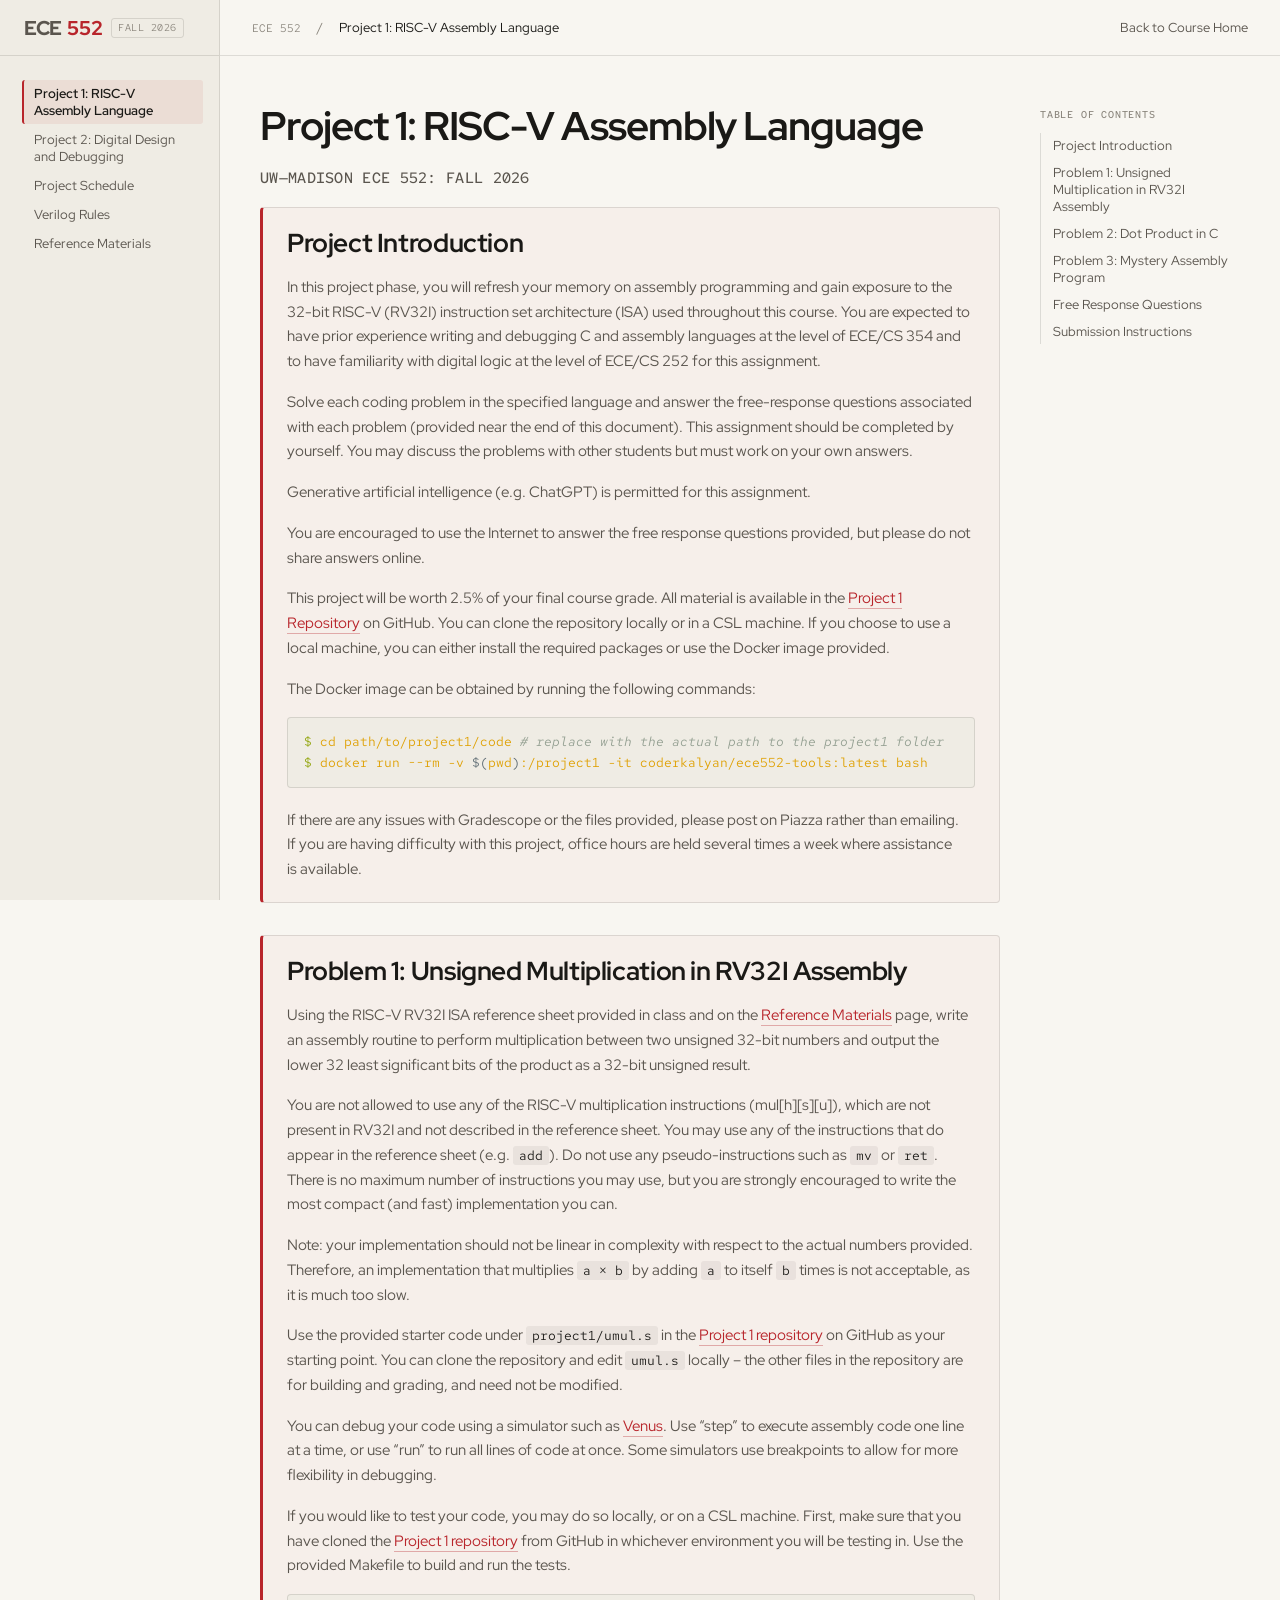
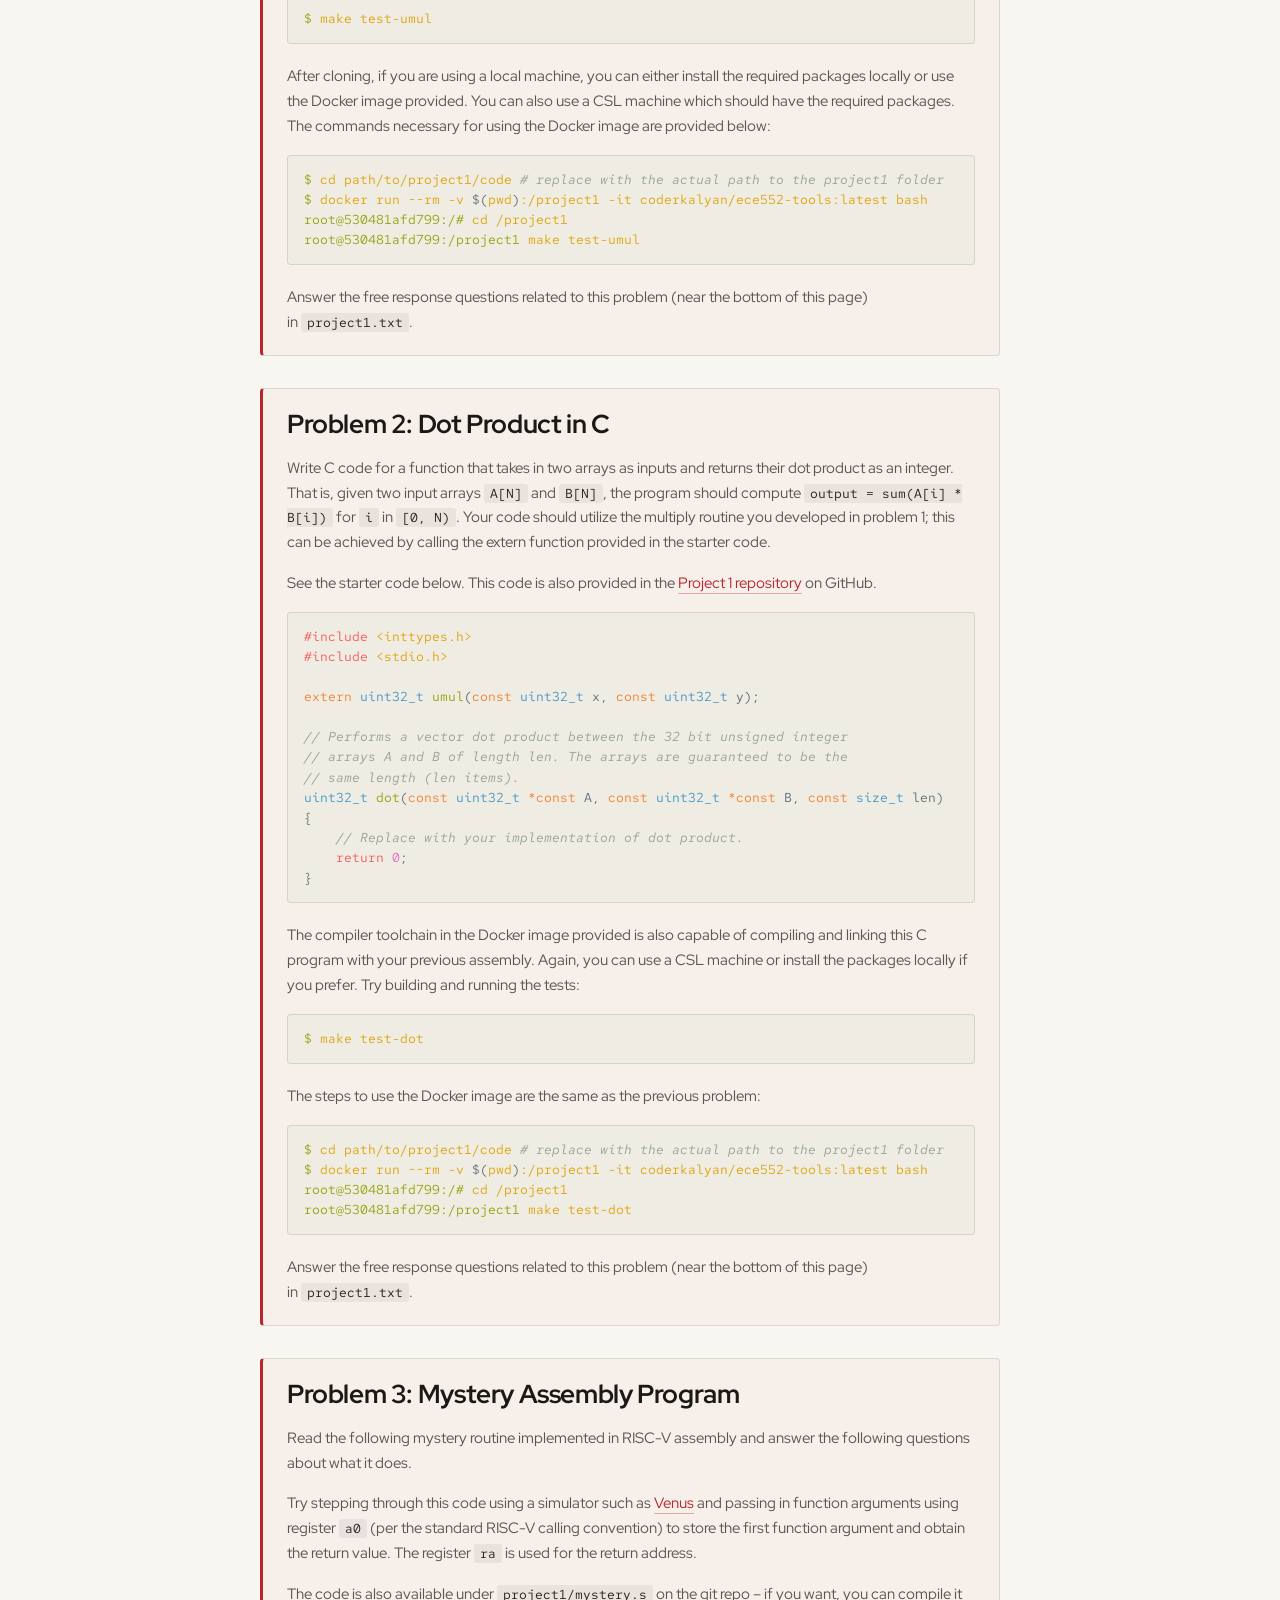
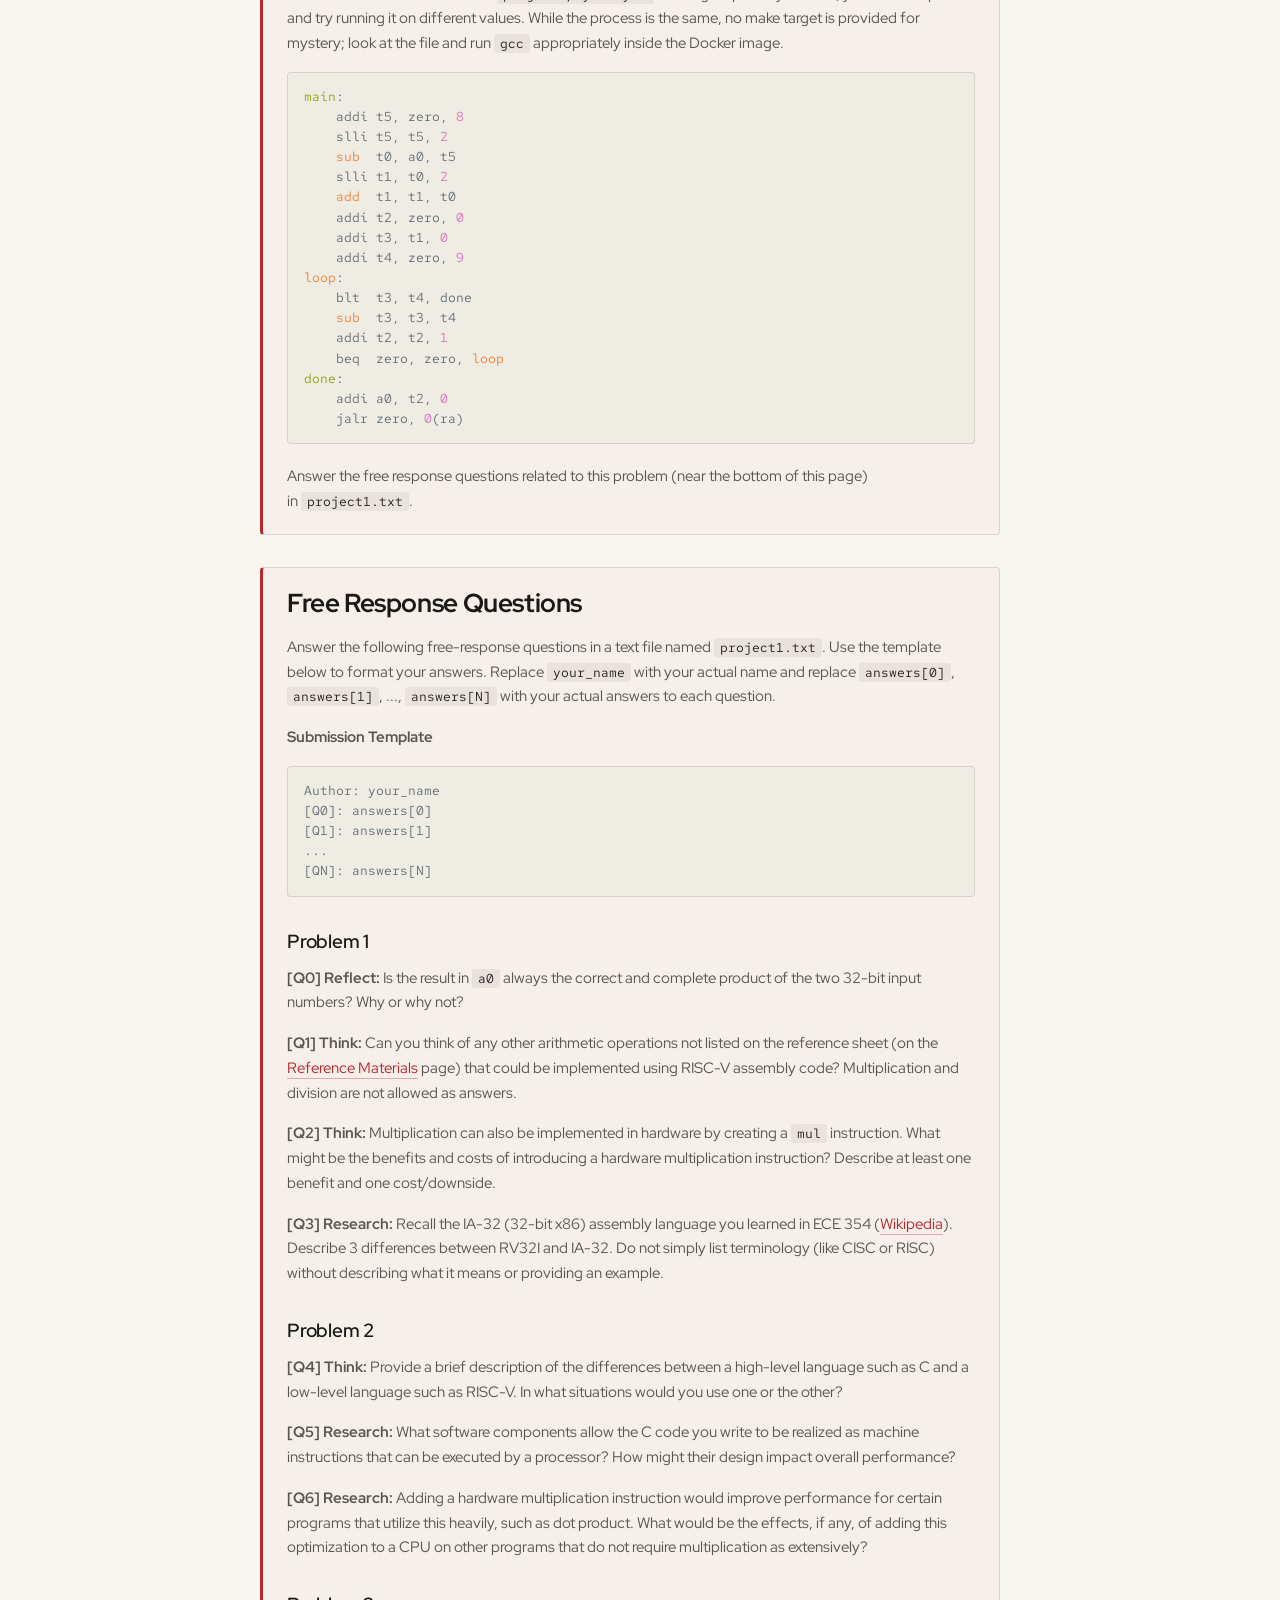
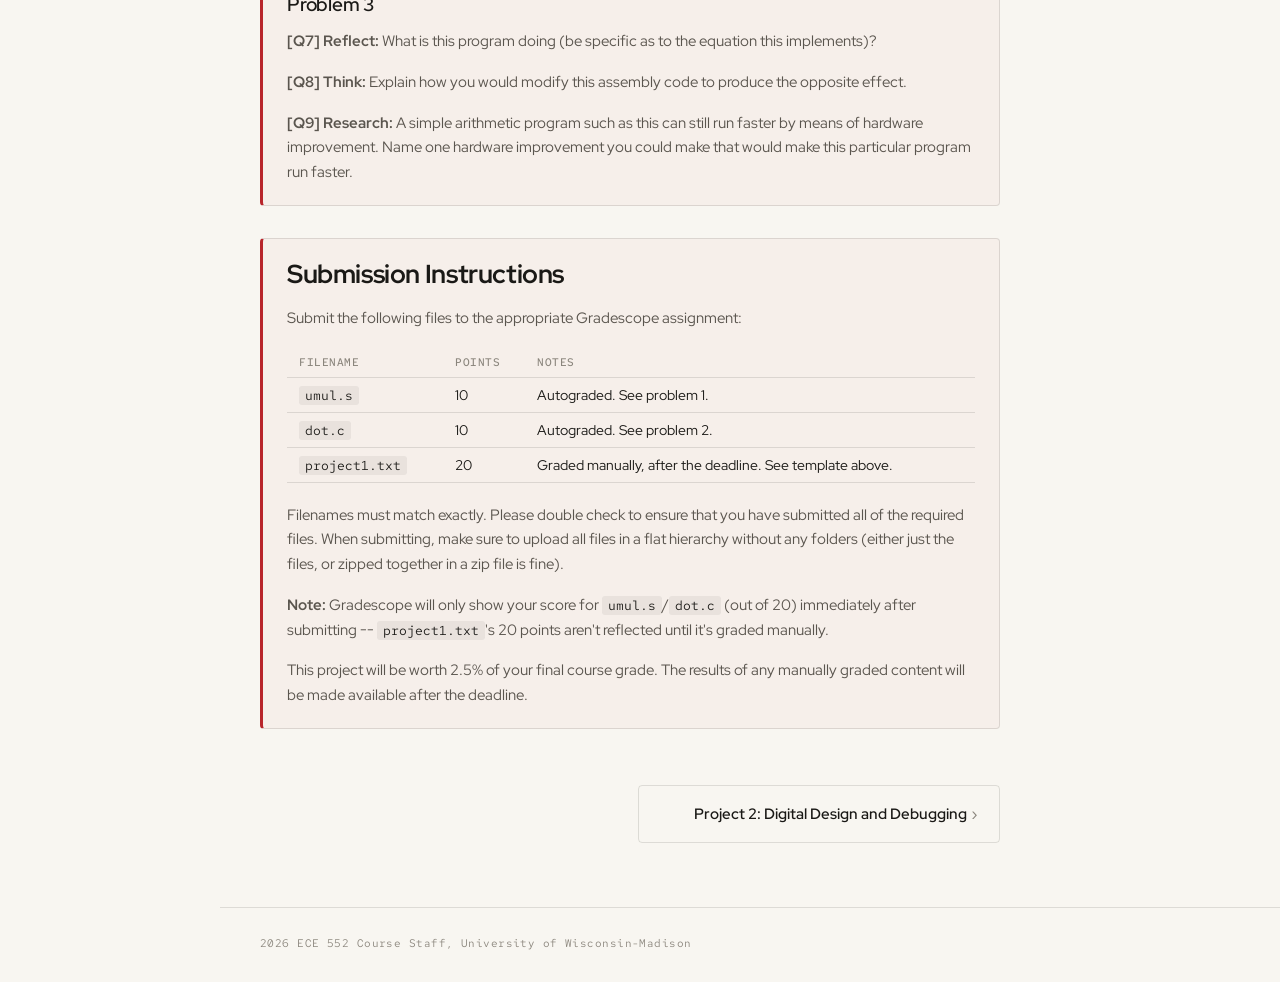
==== project1/index.html @ 8eda38bb "Deploy from riscv32i-arch-course-site@b72f153393881d9b7162bbdcd47a2f769a0eafea" ====
<!doctype html>
<html lang="en">
    <head>
        <meta charset="utf-8">
        <meta name="viewport" content="width=device-width, initial-scale=1.0">
        <title>Project 1: RISC-V Assembly Language</title>
        <link rel="stylesheet" href="/styles/site.css">

        <link rel="preconnect" href="https://fonts.googleapis.com">
        <link rel="preconnect" href="https://fonts.gstatic.com" crossorigin>
        <link href="https://fonts.googleapis.com/css2?family=Red+Hat+Display:ital,wght@0,300;0,400;0,500;0,600;0,700;0,800;1,500;1,600&family=Red+Hat+Mono:wght@300;400;500;600&display=swap" rel="stylesheet">
    </head>

    <body>
        <div class="wa-docs-shell">
            <aside class="wa-docs-rail">
                
                <div class="wa-docs-rail-head">
                    <a class="wa-wordmark" href="/"><span class="wisc">ECE</span><span class="arch">552</span></a>
                    <span class="wa-docs-rail-version">Fall 2026</span>
                </div>

                
                <button type="button" class="wa-docs-disclosure-summary" aria-expanded="false" aria-controls="wa-docs-rail-nav" data-disclosure>
                    <span class="wa-docs-disclosure-label">Project 1: RISC-V Assembly Language</span>
                    <span class="wa-docs-disclosure-icon" aria-hidden="true">+</span>
                </button>

                <nav id="wa-docs-rail-nav" class="wa-docs-rail-nav" aria-label="Project 1: RISC-V Assembly Language" data-mobile-hidden>
                    
                    
                    <a class="wa-docs-rail-link is-active" href="/project1/">Project 1: RISC-V Assembly Language</a>
                    
                    <a class="wa-docs-rail-link" href="/project2/">Project 2: Digital Design and Debugging</a>
                    
                    <a class="wa-docs-rail-link" href="/schedule/">Project Schedule</a>
                    <a class="wa-docs-rail-link" href="/rules/">Verilog Rules</a>
                    <a class="wa-docs-rail-link" href="/html/reference.html">Reference Materials</a>
                </nav>
            </aside>

            <main class="wa-docs-main">
                <div class="wa-docs-topbar">
                    <div class="wa-docs-breadcrumb">
                        
                        <span class="crumb-mono">ECE 552</span>
                        <span class="crumb-sep" aria-hidden="true">/</span>
                        
                        <span class="crumb-cur">Project 1: RISC-V Assembly Language</span>
                    </div>
                    
                    <div class="wa-docs-topbar-right">
                        <a class="wa-docs-topbar-link" href="/">Back to Course Home</a>
                    </div>
                    
                </div>

                <div class="wa-docs-content">
                    <article class="wa-docs-article">
                        
                        <h1 class="wa-docs-h1">Project 1: RISC-V Assembly Language</h1>
                        <p class="wa-docs-page-tag">UW—Madison ECE 552: Fall 2026</p>

                        <div class="instructions-box">
<h2 id="project-introduction" tabindex="-1">Project Introduction</h2>
<p>In this project phase, you will refresh your memory on assembly programming and gain exposure to the 32-bit RISC-V (RV32I) instruction set architecture (ISA) used throughout this course. You are expected to have prior experience writing and debugging C and assembly languages at the level of ECE/CS 354 and to have familiarity with digital logic at the level of ECE/CS 252 for this assignment.</p>
<p>Solve each coding problem in the specified language and answer the free-response questions associated with each problem (provided near the end of this document). This assignment should be completed by yourself. You may discuss the problems with other students but must work on your own answers.</p>
<p>Generative artificial intelligence (e.g. ChatGPT) is permitted for this assignment.</p>
<p>You are encouraged to use the Internet to answer the free response questions provided, but please do not share answers online.</p>
<p>This project will be worth 2.5% of your final course grade. All material is available in the <a href="https://github.com/wiscarch/riscv32i-arch-course-starter-fa26/tree/main/project1">Project 1 Repository</a> on GitHub. You can clone the repository locally or in a CSL machine. If you choose to use a local machine, you can either install the required packages or use the Docker image provided.</p>
<p>The Docker image can be obtained by running the following commands:</p>
<pre class="shiki everforest-light" style="background-color:#efece4;color:#5c6a72" tabindex="0"><code><span class="line"><span style="color:#8DA101">$</span><span style="color:#DFA000"> cd</span><span style="color:#DFA000"> path/to/project1/code</span><span style="color:#939F91;font-style:italic"> # replace with the actual path to the project1 folder</span></span>
<span class="line"><span style="color:#8DA101">$</span><span style="color:#DFA000"> docker</span><span style="color:#DFA000"> run</span><span style="color:#DFA000"> --rm</span><span style="color:#DFA000"> -v</span><span style="color:#5C6A72"> $(</span><span style="color:#DFA000">pwd</span><span style="color:#5C6A72">)</span><span style="color:#DFA000">:/project1</span><span style="color:#DFA000"> -it</span><span style="color:#DFA000"> coderkalyan/ece552-tools:latest</span><span style="color:#DFA000"> bash</span></span>
<span class="line"></span></code></pre>
<p>If there are any issues with Gradescope or the files provided, please post on Piazza rather than emailing. If you are having difficulty with this project, office hours are held several times a week where assistance is available.</p>
</div>
<div class="instructions-box">
<h2 id="problem-1-unsigned-multiplication-in-rv32i-assembly" tabindex="-1">Problem 1: Unsigned Multiplication in RV32I Assembly</h2>
<p>Using the RISC-V RV32I ISA reference sheet provided in class and on the <a href="../html/reference.html">Reference Materials</a> page, write an assembly routine to perform multiplication between two unsigned 32-bit numbers and output the lower 32 least significant bits of the product as a 32-bit unsigned result.</p>
<p>You are not allowed to use any of the RISC-V multiplication instructions (mul[h][s][u]), which are not present in RV32I and not described in the reference sheet. You may use any of the instructions that do appear in the reference sheet (e.g. <code>add</code>). Do not use any pseudo-instructions such as <code>mv</code> or <code>ret</code>. There is no maximum number of instructions you may use, but you are strongly encouraged to write the most compact (and fast) implementation you can.</p>
<p>Note: your implementation should not be linear in complexity with respect to the actual numbers provided. Therefore, an implementation that multiplies <code>a × b</code> by adding <code>a</code> to itself <code>b</code> times is not acceptable, as it is much too slow.</p>
<p>Use the provided starter code under <code>project1/umul.s</code> in the <a href="https://github.com/wiscarch/riscv32i-arch-course-starter-fa26/tree/main/project1">Project 1 repository</a> on GitHub as your starting point. You can clone the repository and edit <code>umul.s</code> locally – the other files in the repository are for building and grading, and need not be modified.</p>
<p>You can debug your code using a simulator such as <a href="https://venus.kvakil.me/">Venus</a>. Use “step” to execute assembly code one line at a time, or use “run” to run all lines of code at once. Some simulators use breakpoints to allow for more flexibility in debugging.</p>
<p>If you would like to test your code, you may do so locally, or on a CSL machine. First, make sure that you have cloned the <a href="https://github.com/wiscarch/riscv32i-arch-course-starter-fa26/tree/main/project1">Project 1 repository</a> from GitHub in whichever environment you will be testing in. Use the provided Makefile to build and run the tests.</p>
<pre class="shiki everforest-light" style="background-color:#efece4;color:#5c6a72" tabindex="0"><code><span class="line"><span style="color:#8DA101">$</span><span style="color:#DFA000"> make</span><span style="color:#DFA000"> test-umul</span></span>
<span class="line"></span></code></pre>
<p>After cloning, if you are using a local machine, you can either install the required packages locally or use the Docker image provided. You can also use a CSL machine which should have the required packages. The commands necessary for using the Docker image are provided below:</p>
<pre class="shiki everforest-light" style="background-color:#efece4;color:#5c6a72" tabindex="0"><code><span class="line"><span style="color:#8DA101">$</span><span style="color:#DFA000"> cd</span><span style="color:#DFA000"> path/to/project1/code</span><span style="color:#939F91;font-style:italic"> # replace with the actual path to the project1 folder</span></span>
<span class="line"><span style="color:#8DA101">$</span><span style="color:#DFA000"> docker</span><span style="color:#DFA000"> run</span><span style="color:#DFA000"> --rm</span><span style="color:#DFA000"> -v</span><span style="color:#5C6A72"> $(</span><span style="color:#DFA000">pwd</span><span style="color:#5C6A72">)</span><span style="color:#DFA000">:/project1</span><span style="color:#DFA000"> -it</span><span style="color:#DFA000"> coderkalyan/ece552-tools:latest</span><span style="color:#DFA000"> bash</span></span>
<span class="line"><span style="color:#8DA101">root@530481afd799:/#</span><span style="color:#DFA000"> cd</span><span style="color:#DFA000"> /project1</span></span>
<span class="line"><span style="color:#8DA101">root@530481afd799:/project1</span><span style="color:#DFA000"> make</span><span style="color:#DFA000"> test-umul</span></span>
<span class="line"></span></code></pre>
<p>Answer the free response questions related to this problem (near the bottom of this page) in <code>project1.txt</code>.</p>
</div>
<div class="instructions-box">
<h2 id="problem-2-dot-product-in-c" tabindex="-1">Problem 2: Dot Product in C</h2>
<p>Write C code for a function that takes in two arrays as inputs and returns their dot product as an integer. That is, given two input arrays <code>A[N]</code> and <code>B[N]</code>, the program should compute <code>output = sum(A[i] * B[i])</code> for <code>i</code> in <code>[0, N)</code>. Your code should utilize the multiply routine you developed in problem 1; this can be achieved by calling the extern function provided in the starter code.</p>
<p>See the starter code below. This code is also provided in the <a href="https://github.com/wiscarch/riscv32i-arch-course-starter-fa26/tree/main/project1">Project 1 repository</a> on GitHub.</p>
<pre class="shiki everforest-light" style="background-color:#efece4;color:#5c6a72" tabindex="0"><code><span class="line"><span style="color:#F85552">#include</span><span style="color:#DFA000"> &#x3C;inttypes.h></span></span>
<span class="line"><span style="color:#F85552">#include</span><span style="color:#DFA000"> &#x3C;stdio.h></span></span>
<span class="line"></span>
<span class="line"><span style="color:#F57D26">extern</span><span style="color:#3A94C5"> uint32_t</span><span style="color:#8DA101"> umul</span><span style="color:#5C6A72">(</span><span style="color:#F57D26">const</span><span style="color:#3A94C5"> uint32_t</span><span style="color:#5C6A72"> x, </span><span style="color:#F57D26">const</span><span style="color:#3A94C5"> uint32_t</span><span style="color:#5C6A72"> y);</span></span>
<span class="line"></span>
<span class="line"><span style="color:#939F91;font-style:italic">// Performs a vector dot product between the 32 bit unsigned integer</span></span>
<span class="line"><span style="color:#939F91;font-style:italic">// arrays A and B of length len. The arrays are guaranteed to be the</span></span>
<span class="line"><span style="color:#939F91;font-style:italic">// same length (len items).</span></span>
<span class="line"><span style="color:#3A94C5">uint32_t</span><span style="color:#8DA101"> dot</span><span style="color:#5C6A72">(</span><span style="color:#F57D26">const</span><span style="color:#3A94C5"> uint32_t</span><span style="color:#F57D26"> *const</span><span style="color:#5C6A72"> A, </span><span style="color:#F57D26">const</span><span style="color:#3A94C5"> uint32_t</span><span style="color:#F57D26"> *const</span><span style="color:#5C6A72"> B, </span><span style="color:#F57D26">const</span><span style="color:#3A94C5"> size_t</span><span style="color:#5C6A72"> len)</span></span>
<span class="line"><span style="color:#5C6A72">{</span></span>
<span class="line"><span style="color:#939F91;font-style:italic">    // Replace with your implementation of dot product.</span></span>
<span class="line"><span style="color:#F85552">    return</span><span style="color:#DF69BA"> 0</span><span style="color:#5C6A72">;</span></span>
<span class="line"><span style="color:#5C6A72">}</span></span>
<span class="line"></span></code></pre>
<p>The compiler toolchain in the Docker image provided is also capable of compiling and linking this C program with your previous assembly. Again, you can use a CSL machine or install the packages locally if you prefer. Try building and running the tests:</p>
<pre class="shiki everforest-light" style="background-color:#efece4;color:#5c6a72" tabindex="0"><code><span class="line"><span style="color:#8DA101">$</span><span style="color:#DFA000"> make</span><span style="color:#DFA000"> test-dot</span></span>
<span class="line"></span></code></pre>
<p>The steps to use the Docker image are the same as the previous problem:</p>
<pre class="shiki everforest-light" style="background-color:#efece4;color:#5c6a72" tabindex="0"><code><span class="line"><span style="color:#8DA101">$</span><span style="color:#DFA000"> cd</span><span style="color:#DFA000"> path/to/project1/code</span><span style="color:#939F91;font-style:italic"> # replace with the actual path to the project1 folder</span></span>
<span class="line"><span style="color:#8DA101">$</span><span style="color:#DFA000"> docker</span><span style="color:#DFA000"> run</span><span style="color:#DFA000"> --rm</span><span style="color:#DFA000"> -v</span><span style="color:#5C6A72"> $(</span><span style="color:#DFA000">pwd</span><span style="color:#5C6A72">)</span><span style="color:#DFA000">:/project1</span><span style="color:#DFA000"> -it</span><span style="color:#DFA000"> coderkalyan/ece552-tools:latest</span><span style="color:#DFA000"> bash</span></span>
<span class="line"><span style="color:#8DA101">root@530481afd799:/#</span><span style="color:#DFA000"> cd</span><span style="color:#DFA000"> /project1</span></span>
<span class="line"><span style="color:#8DA101">root@530481afd799:/project1</span><span style="color:#DFA000"> make</span><span style="color:#DFA000"> test-dot</span></span>
<span class="line"></span></code></pre>
<p>Answer the free response questions related to this problem (near the bottom of this page) in <code>project1.txt</code>.</p>
</div>
<div class="instructions-box">
<h2 id="problem-3-mystery-assembly-program" tabindex="-1">Problem 3: Mystery Assembly Program</h2>
<p>Read the following mystery routine implemented in RISC-V assembly and answer the following questions about what it does.</p>
<p>Try stepping through this code using a simulator such as <a href="https://venus.kvakil.me/">Venus</a> and passing in function arguments using register <code>a0</code> (per the standard RISC-V calling convention) to store the first function argument and obtain the return value. The register <code>ra</code> is used for the return address.</p>
<p>The code is also available under <code>project1/mystery.s</code> on the git repo – if you want, you can compile it and try running it on different values. While the process is the same, no make target is provided for mystery; look at the file and run <code>gcc</code> appropriately inside the Docker image.</p>
<pre class="shiki everforest-light" style="background-color:#efece4;color:#5c6a72" tabindex="0"><code><span class="line"><span style="color:#8DA101">main</span><span style="color:#5C6A72">:</span></span>
<span class="line"><span style="color:#5C6A72">    addi t5, zero, </span><span style="color:#DF69BA">8</span></span>
<span class="line"><span style="color:#5C6A72">    slli t5, t5, </span><span style="color:#DF69BA">2</span></span>
<span class="line"><span style="color:#F57D26">    sub</span><span style="color:#5C6A72">  t0, a0, t5</span></span>
<span class="line"><span style="color:#5C6A72">    slli t1, t0, </span><span style="color:#DF69BA">2</span></span>
<span class="line"><span style="color:#F57D26">    add</span><span style="color:#5C6A72">  t1, t1, t0</span></span>
<span class="line"><span style="color:#5C6A72">    addi t2, zero, </span><span style="color:#DF69BA">0</span></span>
<span class="line"><span style="color:#5C6A72">    addi t3, t1, </span><span style="color:#DF69BA">0</span></span>
<span class="line"><span style="color:#5C6A72">    addi t4, zero, </span><span style="color:#DF69BA">9</span></span>
<span class="line"><span style="color:#F57D26">loop</span><span style="color:#5C6A72">:</span></span>
<span class="line"><span style="color:#5C6A72">    blt  t3, t4, done</span></span>
<span class="line"><span style="color:#F57D26">    sub</span><span style="color:#5C6A72">  t3, t3, t4</span></span>
<span class="line"><span style="color:#5C6A72">    addi t2, t2, </span><span style="color:#DF69BA">1</span></span>
<span class="line"><span style="color:#5C6A72">    beq  zero, zero, </span><span style="color:#F57D26">loop</span></span>
<span class="line"><span style="color:#8DA101">done</span><span style="color:#5C6A72">:</span></span>
<span class="line"><span style="color:#5C6A72">    addi a0, t2, </span><span style="color:#DF69BA">0</span></span>
<span class="line"><span style="color:#5C6A72">    jalr zero, </span><span style="color:#DF69BA">0</span><span style="color:#5C6A72">(ra)</span></span>
<span class="line"></span></code></pre>
<p>Answer the free response questions related to this problem (near the bottom of this page) in <code>project1.txt</code>.</p>
</div>
<div class="instructions-box">
<h2 id="free-response-questions" tabindex="-1">Free Response Questions</h2>
<p>Answer the following free-response questions in a text file named <code>project1.txt</code>. Use the template below to format your answers. Replace <code>your_name</code> with your actual name and replace <code>answers[0]</code>, <code>answers[1]</code>, ..., <code>answers[N]</code> with your actual answers to each question.</p>
<p><strong>Submission Template</strong></p>
<pre class="shiki everforest-light" style="background-color:#efece4;color:#5c6a72" tabindex="0"><code><span class="line"><span>Author: your_name</span></span>
<span class="line"><span>[Q0]: answers[0]</span></span>
<span class="line"><span>[Q1]: answers[1]</span></span>
<span class="line"><span>...</span></span>
<span class="line"><span>[QN]: answers[N]</span></span>
<span class="line"><span></span></span></code></pre>
<h3 id="problem-1" tabindex="-1">Problem 1</h3>
<p><strong>[Q0] Reflect:</strong> Is the result in <code>a0</code> always the correct and complete product of the two 32-bit input numbers? Why or why not?</p>
<p><strong>[Q1] Think:</strong> Can you think of any other arithmetic operations not listed on the reference sheet (on the <a href="../html/reference.html">Reference Materials</a> page) that could be implemented using RISC-V assembly code? Multiplication and division are not allowed as answers.</p>
<p><strong>[Q2] Think:</strong> Multiplication can also be implemented in hardware by creating a <code>mul</code> instruction. What might be the benefits and costs of introducing a hardware multiplication instruction? Describe at least one benefit and one cost/downside.</p>
<p><strong>[Q3] Research:</strong> Recall the IA-32 (32-bit x86) assembly language you learned in ECE 354 (<a href="https://en.wikipedia.org/wiki/IA-32">Wikipedia</a>). Describe 3 differences between RV32I and IA-32. Do not simply list terminology (like CISC or RISC) without describing what it means or providing an example.</p>
<h3 id="problem-2" tabindex="-1">Problem 2</h3>
<p><strong>[Q4] Think:</strong> Provide a brief description of the differences between a high-level language such as C and a low-level language such as RISC-V. In what situations would you use one or the other?</p>
<p><strong>[Q5] Research:</strong> What software components allow the C code you write to be realized as machine instructions that can be executed by a processor? How might their design impact overall performance?</p>
<p><strong>[Q6] Research:</strong> Adding a hardware multiplication instruction would improve performance for certain programs that utilize this heavily, such as dot product. What would be the effects, if any, of adding this optimization to a CPU on other programs that do not require multiplication as extensively?</p>
<h3 id="problem-3" tabindex="-1">Problem 3</h3>
<p><strong>[Q7] Reflect:</strong> What is this program doing (be specific as to the equation this implements)?</p>
<p><strong>[Q8] Think:</strong> Explain how you would modify this assembly code to produce the opposite effect.</p>
<p><strong>[Q9] Research:</strong> A simple arithmetic program such as this can still run faster by means of hardware improvement. Name one hardware improvement you could make that would make this particular program run faster.</p>
</div>
<div class="instructions-box">
<h2 id="submission-instructions" tabindex="-1">Submission Instructions</h2>
<p>Submit the following files to the appropriate Gradescope assignment:</p>
<div class="table-scroll"><table>
<thead>
<tr>
<th>Filename</th>
<th>Points</th>
<th>Notes</th>
</tr>
</thead>
<tbody>
<tr>
<td><code>umul.s</code></td>
<td>10</td>
<td>Autograded. See problem 1.</td>
</tr>
<tr>
<td><code>dot.c</code></td>
<td>10</td>
<td>Autograded. See problem 2.</td>
</tr>
<tr>
<td><code>project1.txt</code></td>
<td>20</td>
<td>Graded manually, after the deadline. See template above.</td>
</tr>
</tbody>
</table>
</div><p>Filenames must match exactly. Please double check to ensure that you have submitted all of the required files. When submitting, make sure to upload all files in a flat hierarchy without any folders (either just the files, or zipped together in a zip file is fine).</p>
<p><strong>Note:</strong> Gradescope will only show your score for <code>umul.s</code>/<code>dot.c</code> (out of 20) immediately after submitting -- <code>project1.txt</code>'s 20 points aren't reflected until it's graded manually.</p>
<p>This project will be worth 2.5% of your final course grade. The results of any manually graded content will be made available after the deadline.</p>
</div>


                        
                        <nav class="wa-docs-prev-next">
                            
                            
                            <a class="next" href="/project2/">Project 2: Digital Design and Debugging <span class="arrow" aria-hidden="true">&rsaquo;</span></a>
                            
                        </nav>
                        
                    </article>

                    
                    <nav class="wa-docs-toc" aria-label="Table of Contents">
                        <div class="h">Table of Contents</div>
                        <ul class="wa-docs-toc-list">
                            
                            
                            <li><a href="#project-introduction">Project Introduction</a></li>
                            
                            
                            
                            <li><a href="#problem-1-unsigned-multiplication-in-rv32i-assembly">Problem 1: Unsigned Multiplication in RV32I Assembly</a></li>
                            
                            
                            
                            <li><a href="#problem-2-dot-product-in-c">Problem 2: Dot Product in C</a></li>
                            
                            
                            
                            <li><a href="#problem-3-mystery-assembly-program">Problem 3: Mystery Assembly Program</a></li>
                            
                            
                            
                            <li>
                                <details>
                                    <summary><a href="#free-response-questions">Free Response Questions</a></summary>
                                    <ul class="wa-docs-toc-sublist">
                                    
                                        <li><a href="#problem-1">Problem 1</a></li>
                                    
                                        <li><a href="#problem-2">Problem 2</a></li>
                                    
                                        <li><a href="#problem-3">Problem 3</a></li>
                                    
                                    </ul>
                                </details>
                            </li>
                            
                            
                            
                            <li><a href="#submission-instructions">Submission Instructions</a></li>
                            
                            
                        </ul>
                    </nav>
                    
                </div>

                <footer class="wa-docs-footer">
                    <p>2026 ECE 552 Course Staff, University of Wisconsin-Madison</p>
                </footer>
            </main>
        </div>

        
        <script>
            (function () {
                var btn = document.querySelector('[data-disclosure]');
                var nav = document.getElementById('wa-docs-rail-nav');
                if (!btn || !nav) return;
                btn.addEventListener('click', function () {
                    var hidden = nav.hasAttribute('data-mobile-hidden');
                    if (hidden) {
                        nav.removeAttribute('data-mobile-hidden');
                    } else {
                        nav.setAttribute('data-mobile-hidden', '');
                    }
                    btn.setAttribute('aria-expanded', hidden ? 'true' : 'false');
                    btn.querySelector('.wa-docs-disclosure-icon').textContent = hidden ? '×' : '+';
                });
            })();
        </script>
    </body>
</html>
---- styles/site.css ----
/*
 * The ECE 552 site's stylesheet. Hand-written and shipped as-is: it is
 * passthrough-copied by eleventy.config.js, so there is no CSS build step
 * and no generated file to keep in sync.
 *
 * The design is a documentation shell -- sticky left rail of page links, a
 * breadcrumb topbar, a measured article column, and a sticky "on this page"
 * table of contents -- over a warm paper/ink palette with a Wisconsin red
 * accent. Structure is carried by hairlines and the type scale; there are
 * deliberately no cards, shadows or fills beyond the callout tints.
 *
 * Class vocabulary is shared with the markup in _includes/project.njk. Three
 * class names are not ours to rename: .instructions-box (emitted by
 * markdown-it-container for `::: instructions-box` blocks), .table-scroll
 * (emitted by the table renderer override in eleventy.config.js) and .line
 * (emitted by Shiki).
 */

/* ── design tokens ───────────────────────────────────────────── */
:root {
  --red: #b8252b;

  --ink: #1a1916;
  --ink-mute: #5a554e;
  --ink-faint: #8a857c;
  --paper: #f8f6f1;
  --paper-2: #efece4;
  --rule: rgba(26, 25, 22, 0.12);
  --rule-strong: rgba(26, 25, 22, 0.22);

  --red-tint: rgba(184, 37, 43, 0.03);
  --red-wash: rgba(184, 37, 43, 0.08);
  --red-edge: rgba(184, 37, 43, 0.35);
  --code-fill: rgba(26, 25, 22, 0.06);

  --sans: "Red Hat Display", system-ui, -apple-system, BlinkMacSystemFont, sans-serif;
  --mono: "Red Hat Mono", ui-monospace, SFMono-Regular, Menlo, monospace;

  /* Shared height of the two boxes that make up the page's header band:
     the rail's wordmark head and the main column's breadcrumb topbar. Both
     are min-height: var(--head-h) with box-sizing: border-box, so their
     bottom hairlines land on the same pixel row and read as one unbroken
     rule across the page. Neither box may set vertical padding large
     enough to grow past it. */
  --head-h: 56px;
}

* { box-sizing: border-box; }

html, body { margin: 0; padding: 0; min-height: 100%; }
html { scroll-behavior: smooth; }

body {
  background: var(--paper);
  color: var(--ink);
  font-family: var(--sans);
  -webkit-font-smoothing: antialiased;
  overflow-x: hidden;
}

a { color: inherit; }

/* ── wordmark ────────────────────────────────────────────────── */
.wa-wordmark {
  font-family: var(--sans);
  font-weight: 800;
  font-size: 20px;
  letter-spacing: -0.02em;
  line-height: 1;
  display: inline-flex;
  align-items: baseline;
  gap: 0.28em;
  text-decoration: none;
}
.wa-wordmark > .wisc { color: var(--ink-mute); }
.wa-wordmark > .arch { color: var(--red); }

/* ── docs shell ──────────────────────────────────────────────── */
.wa-docs-shell {
  width: 100%;
  min-height: 100vh;
  background: var(--paper);
  color: var(--ink);
  display: flex;
}

/* left rail */
.wa-docs-rail {
  width: 240px;
  flex-shrink: 0;
  background: var(--paper-2);
  border-right: 1px solid var(--rule);
  /* No padding-top: the rail head is the first child and has to start at
     y=0 so its bottom hairline lines up with the topbar's. */
  padding: 0 0 60px;
  position: sticky;
  top: 0;
  /* align-self keeps this a sticky box of its own rather than a stretched
     flex item, so its height has to be stated: without min-height the
     panel and its right hairline stop after the last nav link. Pinned at
     top: 0 with min == max == 100vh, it covers the viewport at every
     scroll position and scrolls internally when the nav outgrows it. */
  align-self: flex-start;
  min-height: 100vh;
  max-height: 100vh;
  overflow-y: auto;
}
.wa-docs-rail-head {
  display: flex;
  align-items: center;
  gap: 9px;
  min-height: var(--head-h);
  padding: 0 24px;
  border-bottom: 1px solid var(--rule);
  margin-bottom: 24px;
}
/* Term badge, inline to the right of the wordmark rather than stacked
   under it -- stacking is what made the rail head twice the topbar's
   height. A hairline outline, no fill: the same structure-by-rules
   treatment as the rest of the shell. 10px text on a 1 line-height plus
   4px/1px of padding and border makes it exactly 20px tall, matching the
   wordmark's own line box, so the row centres cleanly. */
.wa-docs-rail-version {
  font-family: var(--mono);
  font-size: 10px;
  line-height: 1;
  color: var(--ink-faint);
  letter-spacing: 0.05em;
  text-transform: uppercase;
  white-space: nowrap;
  padding: 4px 6px;
  border: 1px solid var(--rule);
  border-radius: 3px;
}
.wa-docs-rail-nav { padding: 0 16px 0 22px; }
.wa-docs-rail-link {
  display: block;
  padding: 5px 10px;
  border-radius: 3px;
  font-size: 13px;
  color: var(--ink-mute);
  margin-bottom: 2px;
  border-left: 2px solid transparent;
  text-decoration: none;
}
.wa-docs-rail-link:hover,
.wa-docs-rail-link:focus-visible { color: var(--ink); outline: none; }
.wa-docs-rail-link.is-active {
  color: var(--ink);
  background: var(--red-wash);
  border-left-color: var(--red);
  font-weight: 600;
}

/* main column */
.wa-docs-main { flex: 1; min-width: 0; display: flex; flex-direction: column; }

/* top bar */
.wa-docs-topbar {
  display: flex;
  align-items: center;
  justify-content: space-between;
  gap: 16px;
  /* Height comes from --head-h, not from padding, so it stays locked to
     the rail head; the 8px is only a floor for a breadcrumb that wraps. */
  min-height: var(--head-h);
  padding: 8px 48px;
  border-bottom: 1px solid var(--rule);
  font-size: 13px;
  position: sticky;
  top: 0;
  background: var(--paper);
  z-index: 10;
}
.wa-docs-breadcrumb {
  display: flex;
  align-items: center;
  gap: 16px;
  min-width: 0;
  color: var(--ink-mute);
}
.wa-docs-breadcrumb .crumb-mono {
  font-family: var(--mono);
  font-size: 11px;
  color: var(--ink-faint);
  white-space: nowrap;
}
.wa-docs-breadcrumb .crumb-sep { color: var(--ink-faint); }
.wa-docs-breadcrumb .crumb-cur {
  color: var(--ink);
  overflow: hidden;
  text-overflow: ellipsis;
  white-space: nowrap;
}

.wa-docs-topbar-right {
  display: flex;
  gap: 14px;
  align-items: center;
}
.wa-docs-topbar-link {
  color: var(--ink-mute);
  text-decoration: none;
  font-size: 13px;
  white-space: nowrap;
}
.wa-docs-topbar-link:hover,
.wa-docs-topbar-link:focus-visible { color: var(--ink); outline: none; }

/* two-col content */
.wa-docs-content {
  flex: 1;
  display: grid;
  grid-template-columns: minmax(0, 1fr) 200px;
  gap: 48px;
  padding: 56px 56px 80px;
}
.wa-docs-content.is-single-column { grid-template-columns: minmax(0, 1fr); }

/* 900px, not the 760px this started at. The pages are instruction-format
   diagrams, opcode tables and SystemVerilog listings rather than prose, and
   760px forced most of them to scroll. The fixed chrome around the article
   is 600px (240 rail + 2x56 page padding + 48 gap + 200 contents), so the
   cap only binds from ~1500px up; at 1440x900 the column simply fills the
   840px that are left, and at 1728 it settles at 900 with the slack going
   to the right margin. Above 900 the 44px h1 starts to look small against
   its own measure and body text passes ~120 characters a line. */
.wa-docs-article {
  min-width: 0;
  max-width: 900px;
}

/* page header */
.wa-docs-page-tag {
  font-family: var(--mono);
  font-size: 11px;
  font-weight: 500;
  letter-spacing: 0.02em;
  text-transform: uppercase;
  color: var(--red);
  margin: 0 0 36px;
}

.wa-docs-h1 {
  font-size: 44px;
  font-weight: 700;
  letter-spacing: -0.025em;
  line-height: 1.1;
  margin: 0 0 18px;
  text-wrap: balance;
}

/* draft banner -- project pages whose front matter is still draft: true.
   Sticks under the topbar so it stays visible while reading. */
.draft-banner {
  position: sticky;
  top: 0;
  z-index: 9;
  margin: 0 0 32px;
  padding: 10px 16px;
  border-radius: 2px;
  background: var(--red);
  color: var(--paper);
  font-family: var(--mono);
  font-size: 11px;
  font-weight: 600;
  letter-spacing: 0.12em;
  text-transform: uppercase;
  text-align: center;
}

/* ── markdown content inside .wa-docs-article ───────────────── */
.wa-docs-article h2 {
  font-size: 26px;
  font-weight: 700;
  margin: 48px 0 16px;
  letter-spacing: -0.015em;
  line-height: 1.2;
  padding-bottom: 10px;
  border-bottom: 1px solid var(--rule);
  color: var(--ink);
  scroll-margin-top: 88px;
  text-wrap: balance;
}
.wa-docs-article h3 {
  font-size: 19px;
  font-weight: 600;
  margin: 32px 0 12px;
  letter-spacing: -0.01em;
  color: var(--ink);
  scroll-margin-top: 88px;
  text-wrap: balance;
}
.wa-docs-article h4 {
  font-size: 15px;
  font-weight: 600;
  margin: 24px 0 10px;
  color: var(--ink);
  scroll-margin-top: 88px;
}
.wa-docs-article p {
  font-size: 15px;
  line-height: 1.65;
  color: var(--ink-mute);
  margin: 0 0 16px;
  text-wrap: pretty;
}
.wa-docs-article a {
  color: var(--red);
  text-decoration: none;
  border-bottom: 1px solid var(--red-edge);
}
.wa-docs-article a:hover,
.wa-docs-article a:focus-visible { border-bottom-color: var(--red); outline: none; }
.wa-docs-article ul,
.wa-docs-article ol {
  font-size: 15px;
  line-height: 1.65;
  color: var(--ink-mute);
  margin: 0 0 16px;
  padding-left: 24px;
}
.wa-docs-article li { margin-bottom: 6px; }
.wa-docs-article li > p { margin: 0 0 8px; }
.wa-docs-article code {
  font-family: var(--mono);
  font-size: 13px;
  background: var(--code-fill);
  padding: 1px 6px;
  border-radius: 3px;
  color: var(--ink);
}
.wa-docs-article blockquote {
  border-left: 3px solid var(--red);
  padding: 4px 16px;
  margin: 0 0 16px;
  color: var(--ink-mute);
  background: var(--red-tint);
}
/* Shiki writes its own token colors inline; the theme's background is
   remapped to --paper-2 in eleventy.config.js so this frame matches. */
.wa-docs-article pre {
  font-family: var(--mono);
  font-size: 13px;
  background: var(--paper-2);
  border: 1px solid var(--rule);
  border-radius: 4px;
  padding: 14px 16px;
  margin: 0 0 20px;
  overflow-x: auto;
  line-height: 1.55;
}
.wa-docs-article pre code {
  background: none;
  padding: 0;
  border-radius: 0;
  font-size: inherit;
  color: inherit;
}
/* Wide tables scroll inside the measure rather than widening the page. */
.table-scroll {
  margin: 0 0 20px;
  overflow-x: auto;
  overflow-y: hidden;
}
.wa-docs-article table {
  border-collapse: collapse;
  width: 100%;
  font-size: 14px;
  margin: 0;
}
.wa-docs-article th,
.wa-docs-article td {
  text-align: left;
  padding: 8px 12px;
  border-bottom: 1px solid var(--rule);
  vertical-align: top;
}
.wa-docs-article th {
  font-family: var(--mono);
  font-size: 11px;
  text-transform: uppercase;
  letter-spacing: 0.05em;
  color: var(--ink-faint);
  font-weight: 500;
  white-space: nowrap;
}
.wa-docs-article img {
  max-width: 100%;
  height: auto;
  border-radius: 4px;
  border: 1px solid var(--rule);
}
.wa-docs-article hr {
  border: 0;
  border-top: 1px solid var(--rule);
  margin: 32px 0;
}

/* instructions-box container (::: instructions-box) */
.wa-docs-article .instructions-box {
  border: 1px solid var(--rule);
  border-left: 3px solid var(--red);
  border-radius: 4px;
  padding: 20px 24px 4px;
  background: var(--red-tint);
  margin: 0 0 32px;
}
.wa-docs-article .instructions-box > h2:first-child,
.wa-docs-article .instructions-box > h3:first-child {
  margin-top: 0;
  border-bottom: none;
  padding-bottom: 0;
}

/* ── homepage page list ─────────────────────────────────────── */
/* These live inside .wa-docs-article, so every rule that has to beat the
   article's generic red link styling is scoped to it. */
.wa-docs-article .wa-docs-quicklinks {
  border: 1px solid var(--rule);
  border-radius: 4px;
  overflow: hidden;
  margin-top: 8px;
}
.wa-docs-article .wa-docs-quicklinks-row {
  display: grid;
  grid-template-columns: minmax(0, 1fr) 24px;
  gap: 16px;
  align-items: center;
  padding: 13px 20px;
  text-decoration: none;
  border: 0;
  border-bottom: 1px solid var(--rule);
  background: var(--paper);
  font-size: 14px;
  color: var(--ink);
}
.wa-docs-article .wa-docs-quicklinks-row:nth-child(even) { background: rgba(26, 25, 22, 0.012); }
.wa-docs-article .wa-docs-quicklinks-row:last-child { border-bottom: none; }
.wa-docs-article .wa-docs-quicklinks-row:hover,
.wa-docs-article .wa-docs-quicklinks-row:focus-visible {
  background: var(--red-wash);
  color: var(--red);
  outline: none;
}
.wa-docs-article .wa-docs-quicklinks-row .label { font-weight: 500; }
.wa-docs-article .wa-docs-quicklinks-row .arrow { color: var(--ink-faint); text-align: right; }
.wa-docs-article .wa-docs-quicklinks-row:hover .arrow,
.wa-docs-article .wa-docs-quicklinks-row:focus-visible .arrow { color: var(--red); }

/* ── reference-material rows ────────────────────────────────── */
.wa-docs-article .download-link {
  margin: 0;
  font-size: 15px;
  font-weight: 500;
}
.wa-docs-article .download-link a {
  display: block;
  padding: 12px 0;
  border: 0;
  border-bottom: 1px solid var(--rule);
  color: var(--ink);
}
.wa-docs-article .download-link:last-child a { border-bottom: none; }
.wa-docs-article .download-link a:hover,
.wa-docs-article .download-link a:focus-visible { color: var(--red); }

/* ── prev / next pager ──────────────────────────────────────── */
.wa-docs-article .wa-docs-prev-next {
  display: grid;
  grid-template-columns: 1fr 1fr;
  gap: 16px;
  margin-top: 56px;
}
.wa-docs-article .wa-docs-prev-next a {
  display: block;
  padding: 18px 20px;
  border: 1px solid var(--rule);
  border-radius: 4px;
  text-decoration: none;
  color: var(--ink);
  font-size: 15px;
  font-weight: 600;
}
.wa-docs-article .wa-docs-prev-next a:hover,
.wa-docs-article .wa-docs-prev-next a:focus-visible { border-color: var(--rule-strong); outline: none; }
.wa-docs-article .wa-docs-prev-next .next { text-align: right; grid-column: 2; }
.wa-docs-article .wa-docs-prev-next .arrow {
  font-family: var(--mono);
  font-weight: 500;
  color: var(--ink-faint);
}

/* ── on-this-page table of contents ─────────────────────────── */
.wa-docs-toc {
  position: sticky;
  top: 80px;
  align-self: flex-start;
  padding-top: 4px;
}
.wa-docs-toc .h {
  font-family: var(--mono);
  font-size: 10px;
  font-weight: 500;
  color: var(--ink-faint);
  letter-spacing: 0.08em;
  text-transform: uppercase;
  margin-bottom: 12px;
}
.wa-docs-toc-list {
  display: flex;
  flex-direction: column;
  gap: 2px;
  list-style: none;
  margin: 0;
  padding: 0 0 0 12px;
  border-left: 1px solid var(--rule);
}
.wa-docs-toc-list > li { margin: 0; }
.wa-docs-toc-list a {
  display: block;
  font-size: 12.5px;
  color: var(--ink-mute);
  text-decoration: none;
  padding: 4px 0;
}
.wa-docs-toc-list a:hover,
.wa-docs-toc-list a:focus-visible { color: var(--ink); outline: none; }
.wa-docs-toc-list details { margin: 0; }
.wa-docs-toc-list details > summary {
  list-style: none;
  cursor: pointer;
  display: block;
  padding: 4px 0;
  font-size: 12.5px;
  color: var(--ink-mute);
}
.wa-docs-toc-list details > summary::-webkit-details-marker { display: none; }
.wa-docs-toc-list details > summary a {
  display: inline;
  padding: 0;
  color: inherit;
  text-decoration: none;
}
.wa-docs-toc-sublist {
  list-style: none;
  padding: 0 0 0 12px;
  margin: 4px 0 8px;
  border-left: 1px solid var(--rule);
}
.wa-docs-toc-sublist li { margin: 0; }
.wa-docs-toc-sublist a {
  display: block;
  padding: 3px 0 3px 8px;
  font-size: 12px;
  color: var(--ink-faint);
}

/* ── footer ─────────────────────────────────────────────────── */
.wa-docs-footer {
  padding: 32px 56px 36px;
  border-top: 1px solid var(--rule);
  font-family: var(--mono);
  font-size: 11px;
  color: var(--ink-faint);
  letter-spacing: 0.04em;
}
.wa-docs-footer p { margin: 0; }

/* mobile nav disclosure button -- hidden by default (desktop) */
.wa-docs-disclosure-summary {
  display: none;
  appearance: none;
  background: transparent;
  border: 0;
  width: 100%;
  text-align: left;
  font: inherit;
  color: inherit;
  cursor: pointer;
}

/* ── responsive ─────────────────────────────────────────────── */
/* The narrow-desktop tier trades chrome for column: a 20px-narrower rail
   and tighter page padding buy the article ~60px back. It used to start at
   1100px, which was fine while the article was capped at 760px -- below
   that the cap never bound and the tier only affected margins. With a
   900px cap the article is space-limited all the way up to ~1500px, so the
   trade is worth making sooner. 1280px is where the roomy desktop chrome
   (600px of it) would otherwise squeeze the column under ~680px, which is
   about the narrowest the wider opcode tables read at. */
@media (max-width: 1280px) {
  .wa-docs-rail { width: 220px; }
  .wa-docs-topbar { padding: 8px 32px; }
  .wa-docs-content { padding: 48px 40px 64px; gap: 40px; }
  .wa-docs-h1 { font-size: 40px; }
  .wa-docs-footer { padding: 28px 40px 32px; }
}

@media (max-width: 860px) {
  .wa-docs-shell { flex-direction: column; }
  .wa-docs-rail {
    width: 100%;
    min-height: 0;
    max-height: none;
    position: relative;
    top: auto;
    border-right: none;
    border-bottom: 1px solid var(--rule);
    padding: 0 0 24px;
    overflow-y: visible;
  }
  .wa-docs-rail-head { padding: 0 28px; margin-bottom: 18px; }
  .wa-docs-rail-nav { padding: 8px 16px 16px 28px; }

  .wa-docs-topbar { padding: 8px 28px; }

  .wa-docs-content,
  .wa-docs-content.is-single-column {
    grid-template-columns: 1fr;
    padding: 40px 28px 56px;
    gap: 32px;
  }
  .wa-docs-article { max-width: 100%; }
  .wa-docs-toc { display: none; }
  .wa-docs-h1 { font-size: 36px; }
  .wa-docs-article .wa-docs-prev-next { grid-template-columns: 1fr; }
  .wa-docs-article .wa-docs-prev-next .next { text-align: left; grid-column: 1; }
  .wa-docs-footer { padding: 24px 28px; }

  /* show disclosure button on mobile */
  .wa-docs-disclosure-summary {
    display: flex;
    align-items: center;
    justify-content: space-between;
    gap: 12px;
    padding: 14px 28px;
    margin: 0;
    font-family: var(--mono);
    font-size: 11px;
    font-weight: 500;
    color: rgba(26, 25, 22, 0.55);
    letter-spacing: 0.08em;
    text-transform: uppercase;
    border-top: 1px solid rgba(26, 25, 22, 0.08);
  }
  .wa-docs-disclosure-label {
    overflow: hidden;
    text-overflow: ellipsis;
    white-space: nowrap;
  }
  .wa-docs-disclosure-icon {
    font-size: 18px;
    line-height: 1;
    font-weight: 300;
    color: rgba(26, 25, 22, 0.45);
  }
  .wa-docs-rail-nav[data-mobile-hidden] { display: none; }
}

@media (max-width: 560px) {
  /* Phone viewports get a shorter header band; the rail head and the
     topbar are stacked here, so 56px twice is a lot of chrome to scroll
     past. 48px still clears the 20px wordmark and its badge. */
  :root { --head-h: 48px; }
  .wa-docs-rail-head { padding: 0 18px; }
  .wa-docs-rail-nav { padding: 8px 12px 12px 18px; }
  .wa-docs-disclosure-summary { padding: 14px 18px; }
  .wa-docs-topbar { padding: 8px 18px; gap: 10px; }
  .wa-docs-topbar-link { font-size: 12px; }
  .wa-docs-content,
  .wa-docs-content.is-single-column { padding: 32px 18px 48px; gap: 24px; }
  .wa-docs-h1 { font-size: 30px; margin-bottom: 14px; }
  .wa-docs-article .instructions-box { padding: 16px 18px 4px; }
  .wa-docs-article .wa-docs-quicklinks-row { padding: 14px 16px; }
  .wa-docs-footer { padding: 20px 18px; font-size: 10.5px; }
}
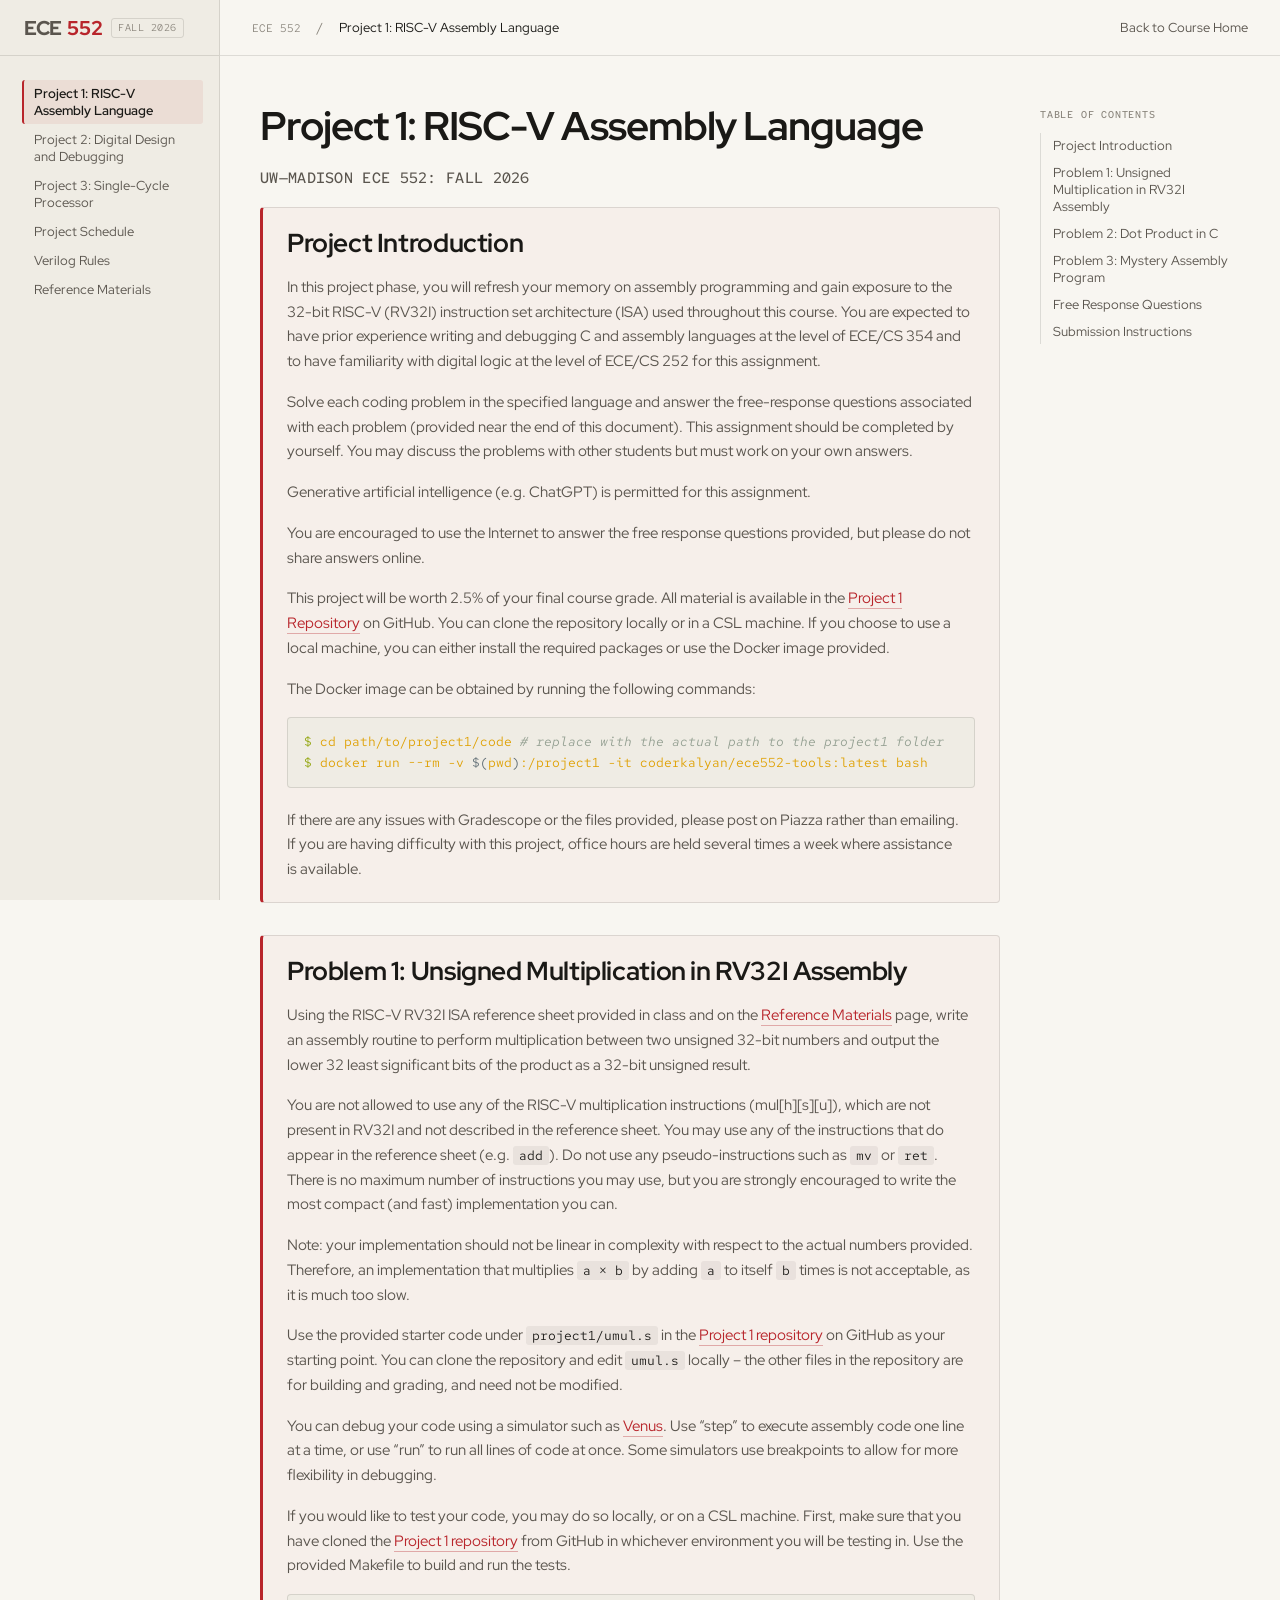
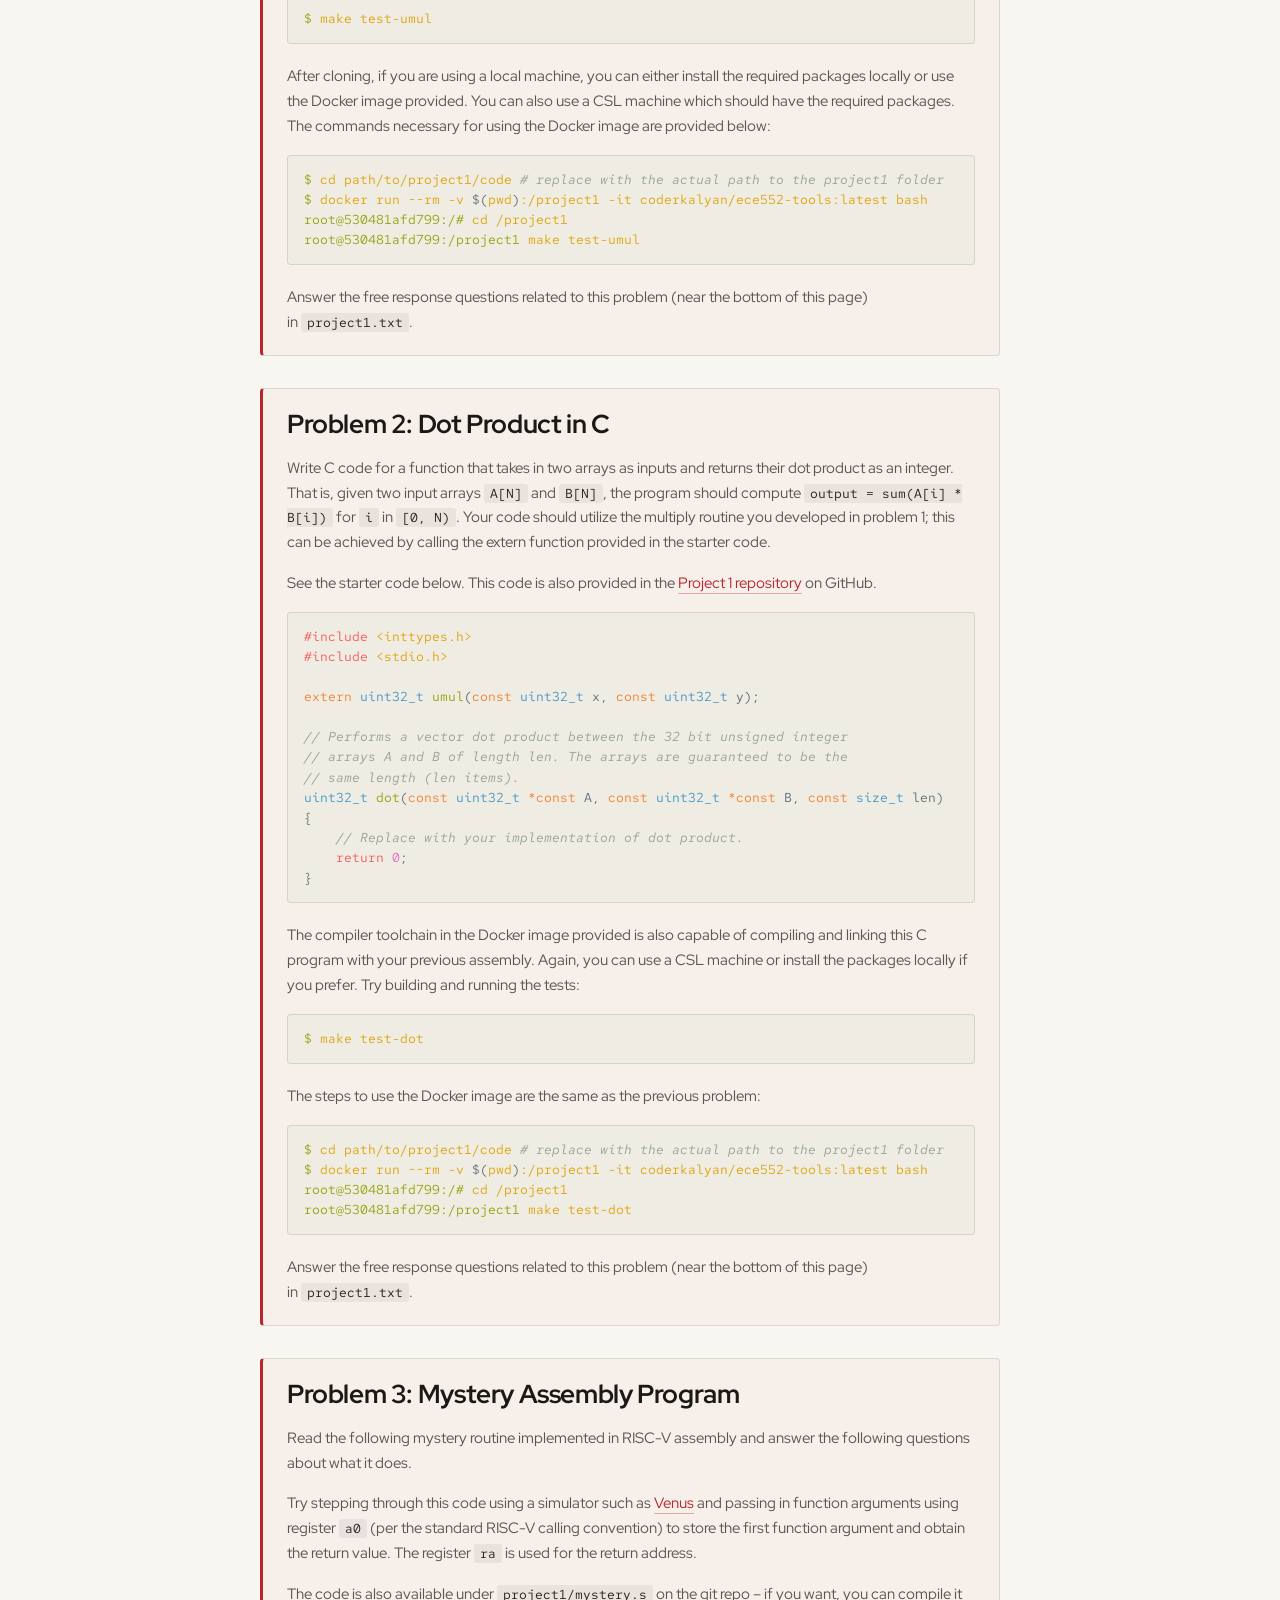
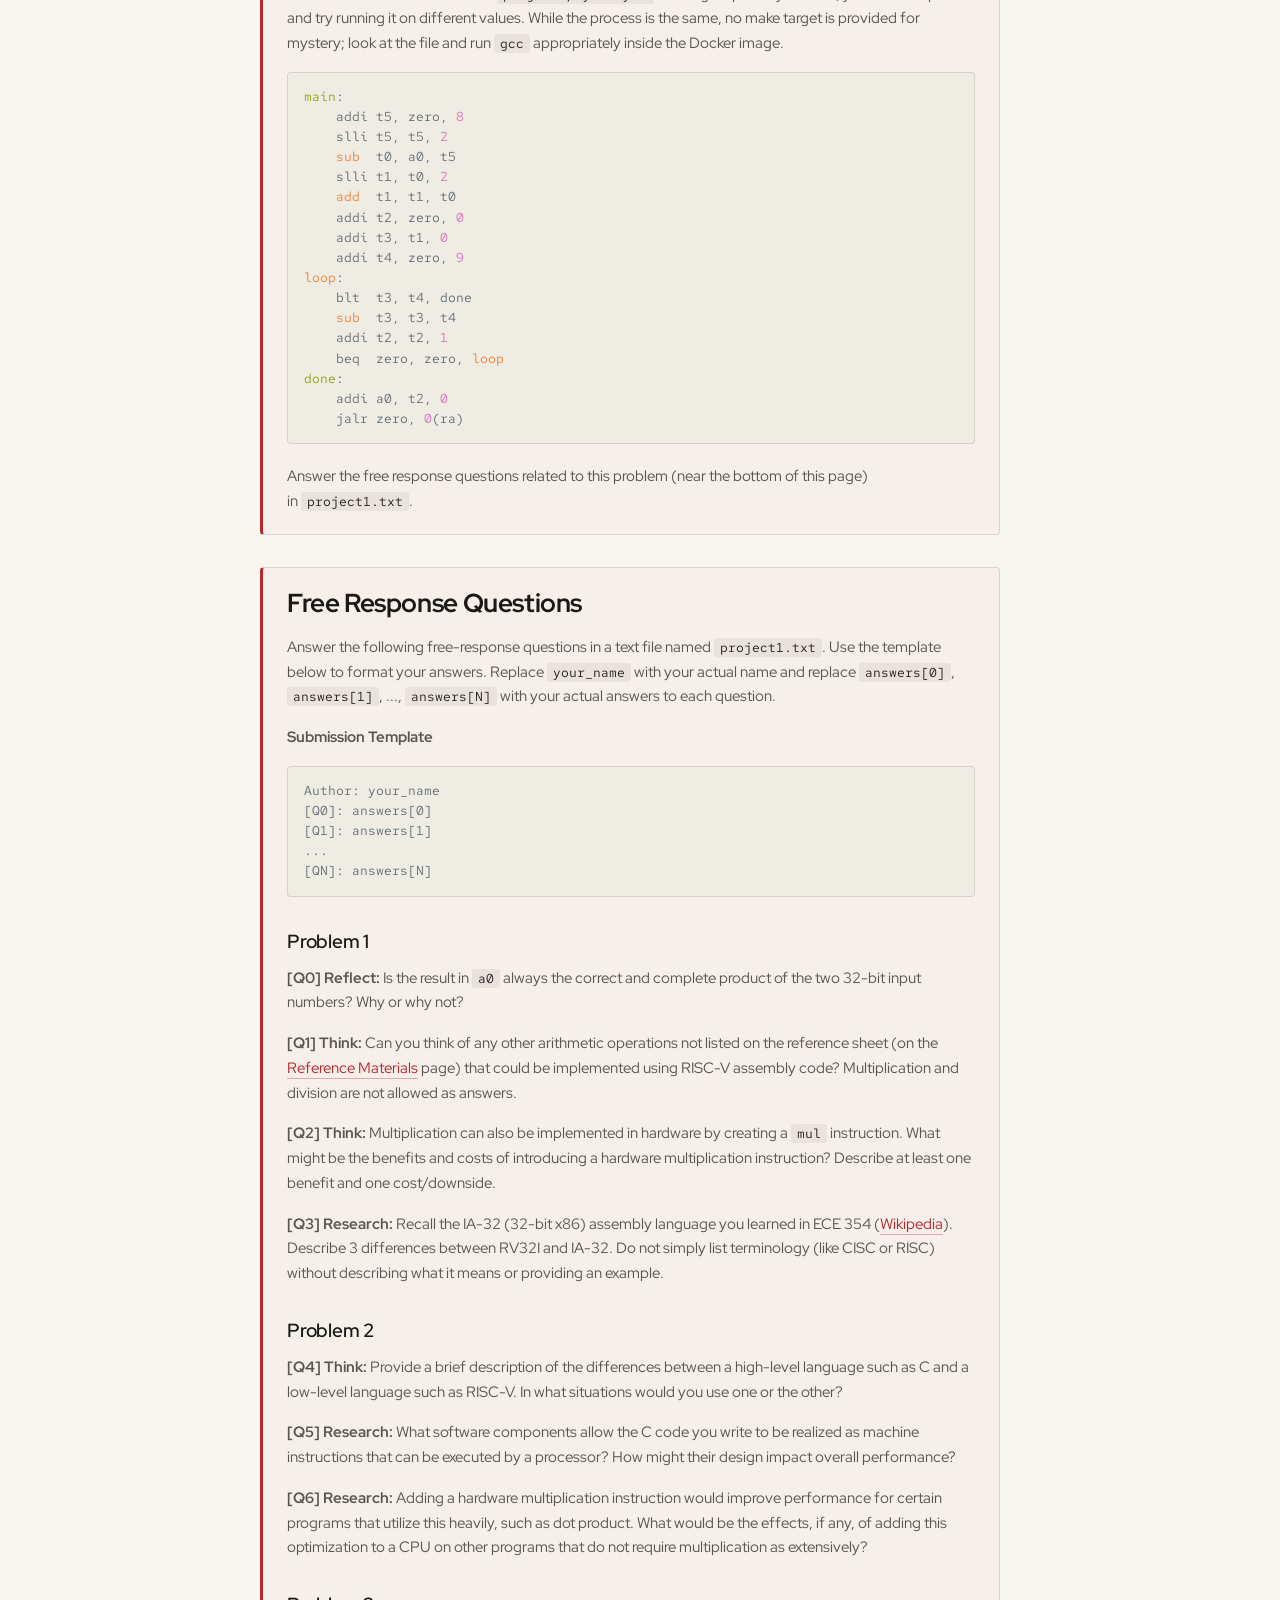
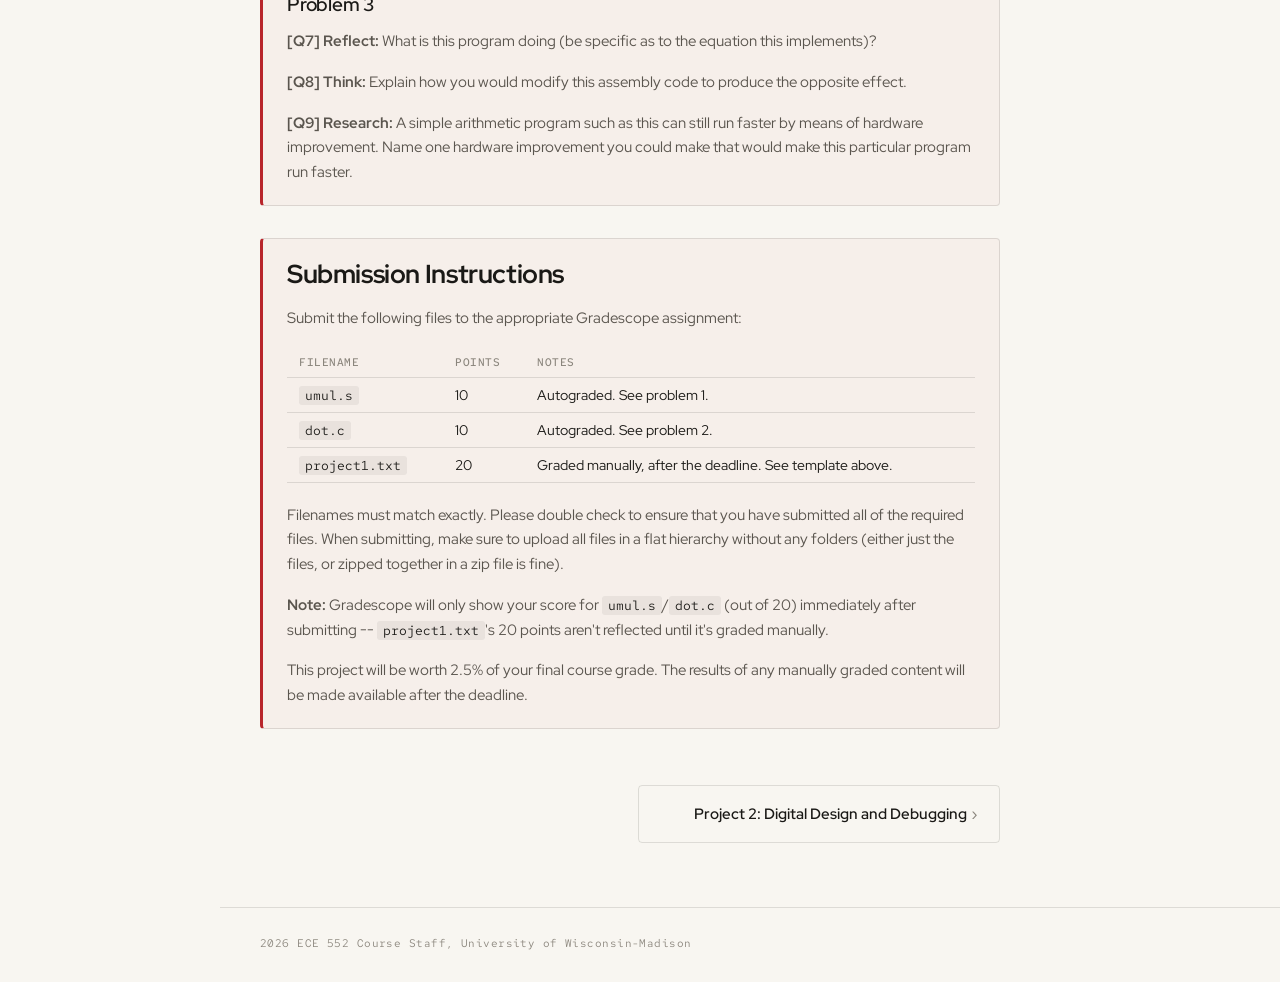
==== commit f9e332a5: "Deploy from riscv32i-arch-course-site@7d14f218cf69f2383c5db7f2ab33e2f9c0ee6821" ====
--- a/project1/index.html
+++ b/project1/index.html
@@ -36,6 +36,8 @@
                     <a class="wa-docs-rail-link is-active" href="/project1/">Project 1: RISC-V Assembly Language</a>
                     
                     <a class="wa-docs-rail-link" href="/project2/">Project 2: Digital Design and Debugging</a>
+                    
+                    <a class="wa-docs-rail-link" href="/project3/">Project 3: Single-Cycle Processor</a>
                     
                     <a class="wa-docs-rail-link" href="/schedule/">Project Schedule</a>
                     <a class="wa-docs-rail-link" href="/rules/">Verilog Rules</a>
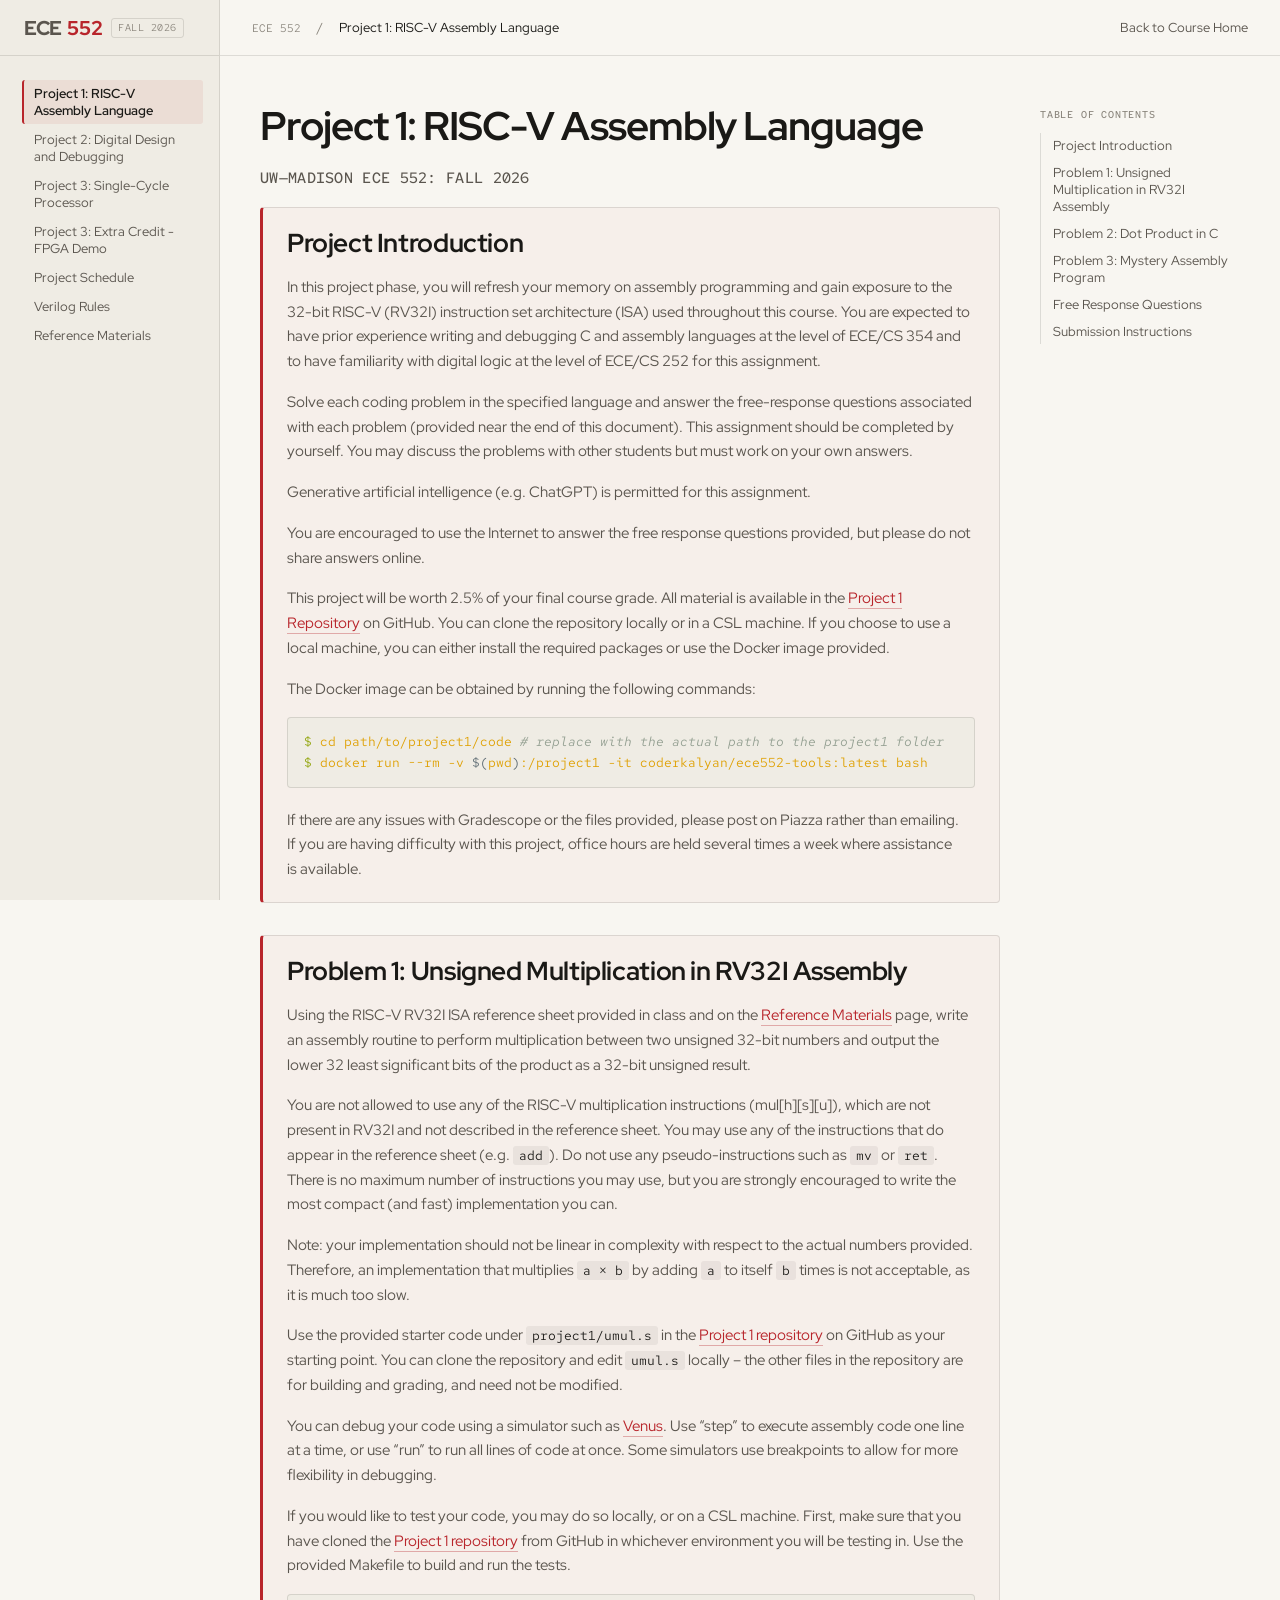
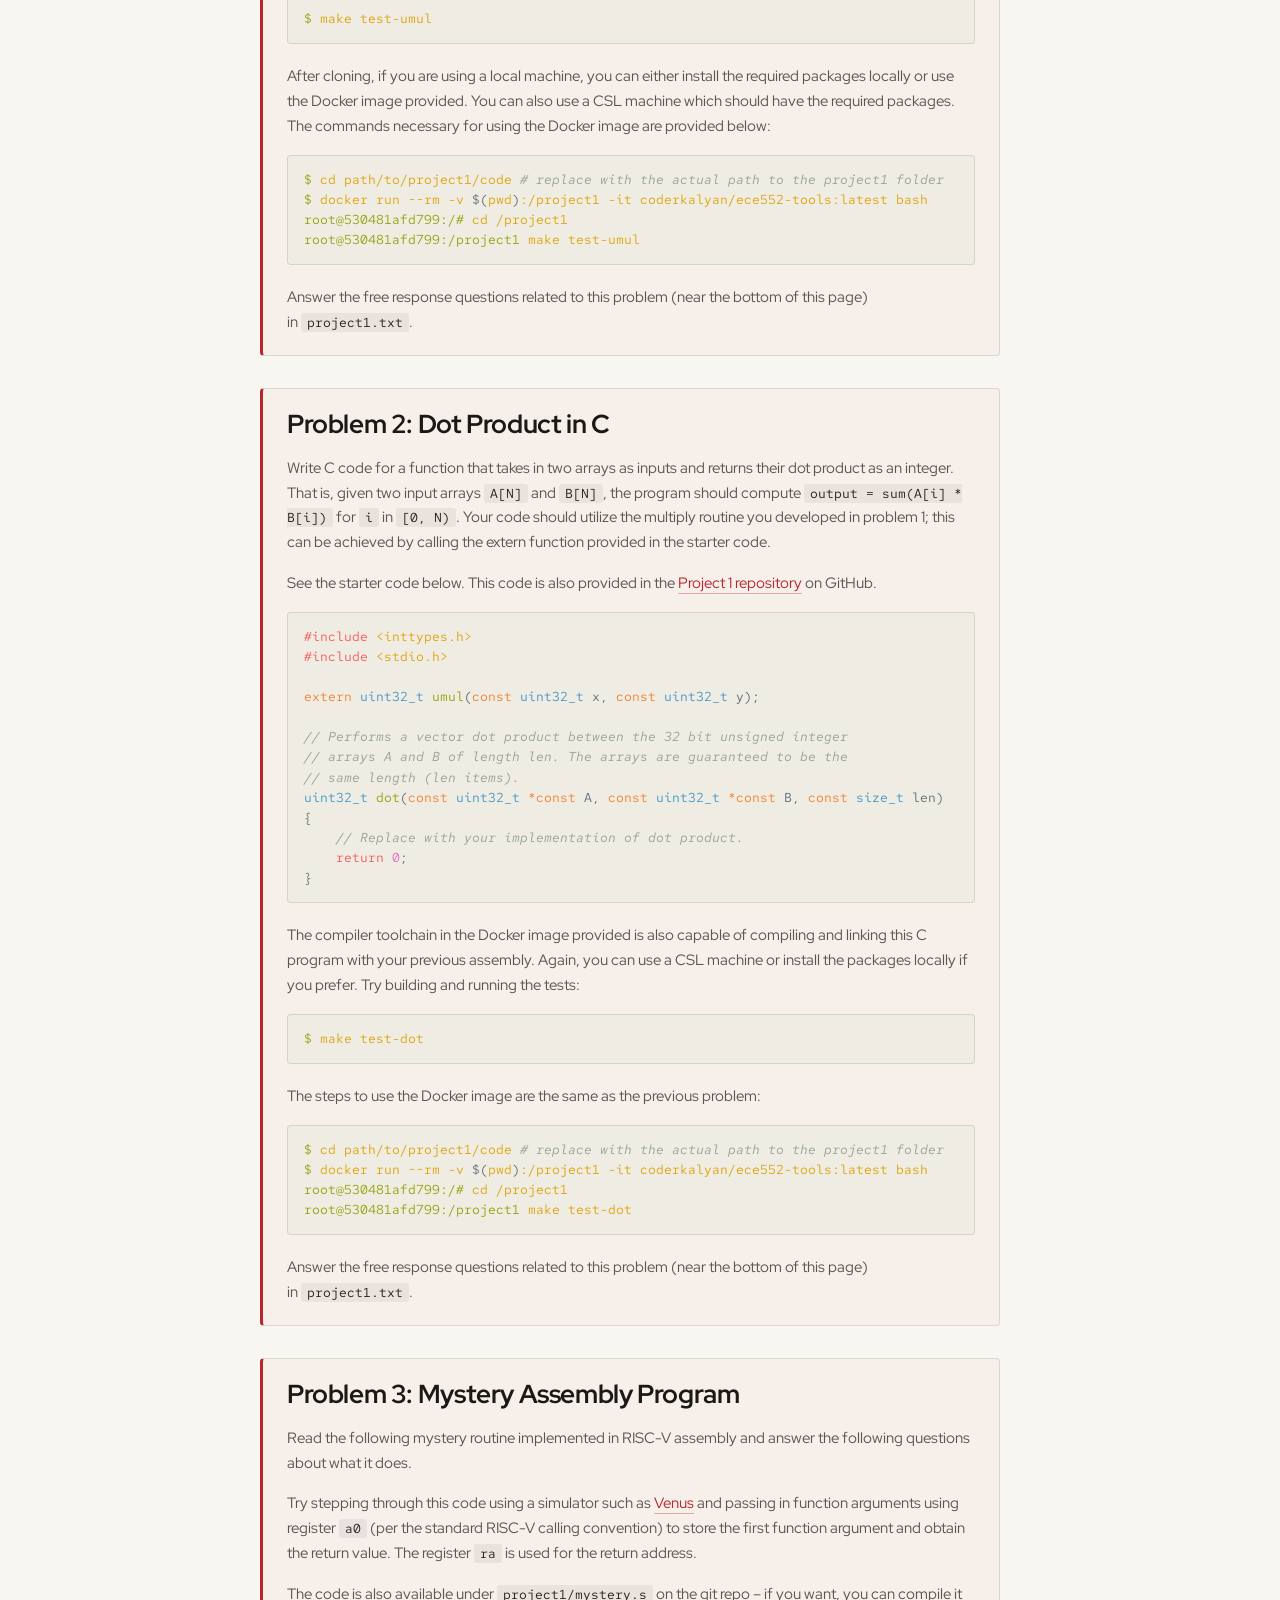
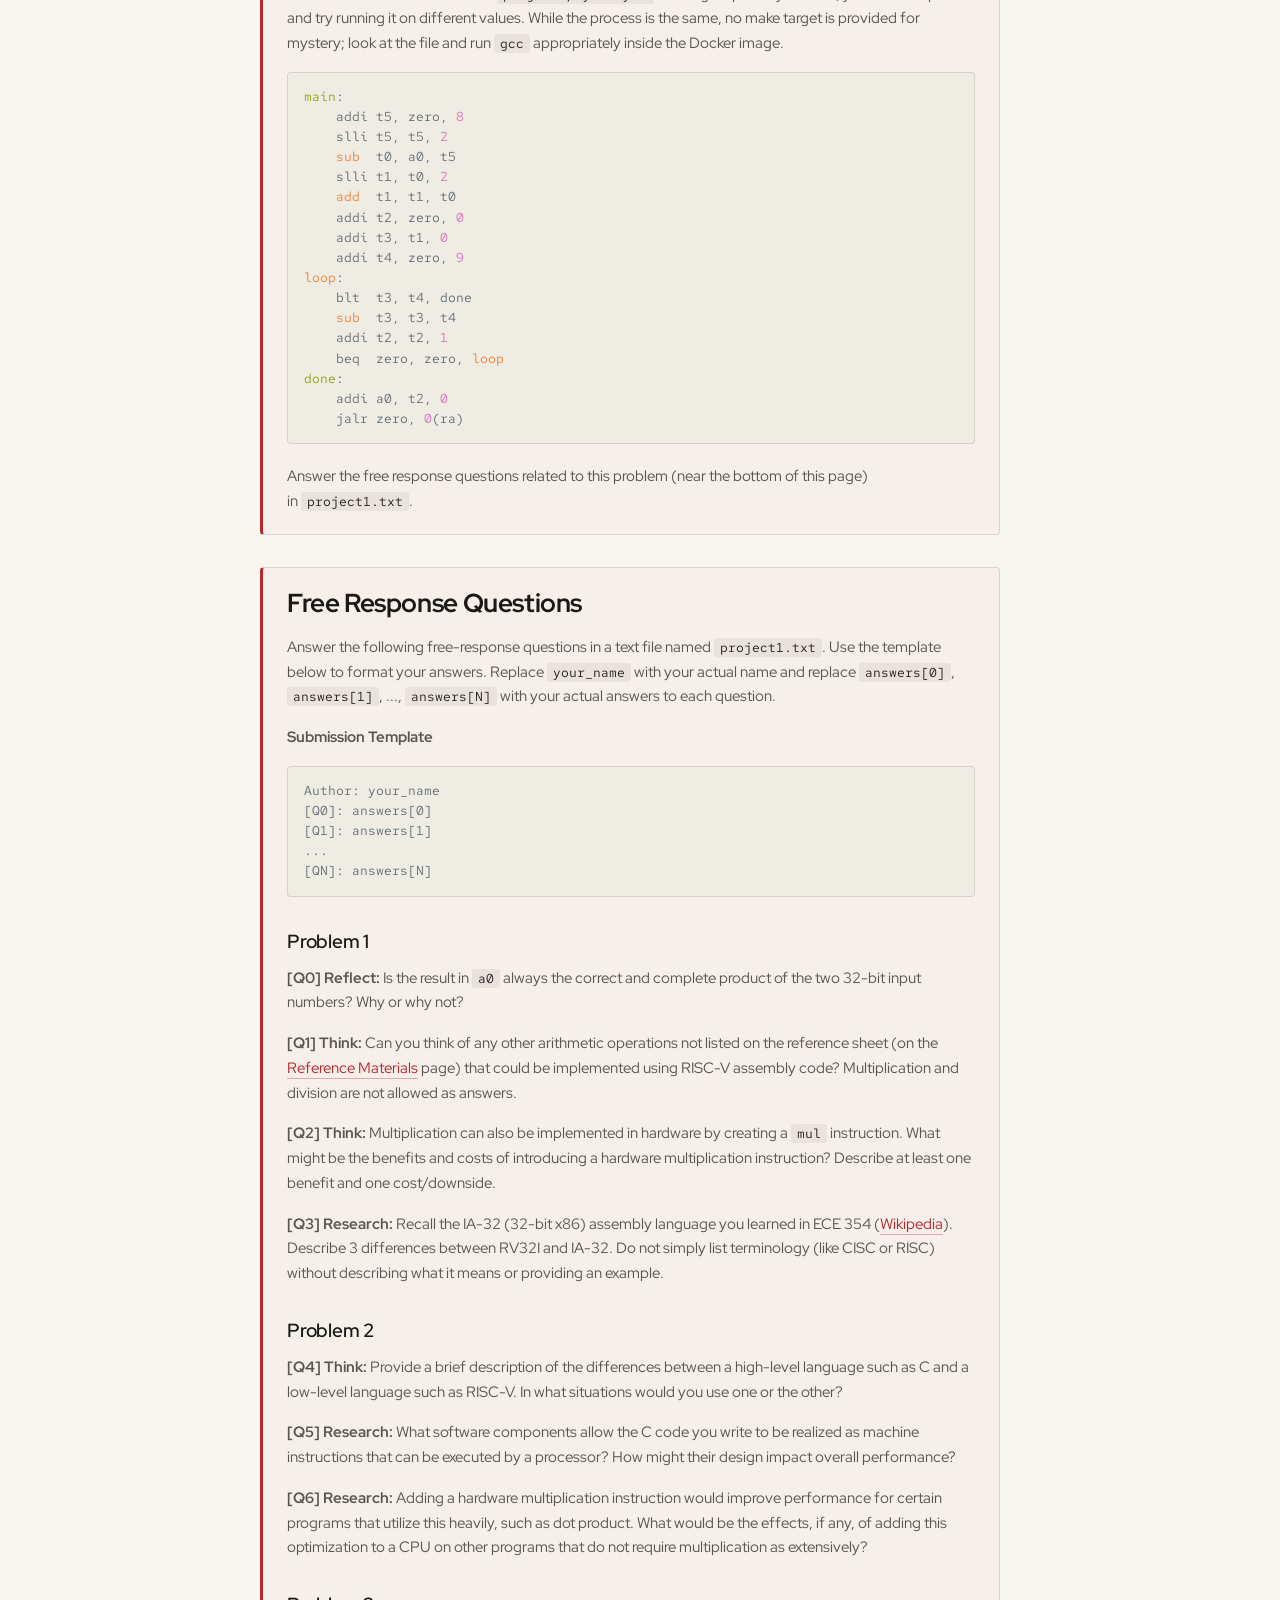
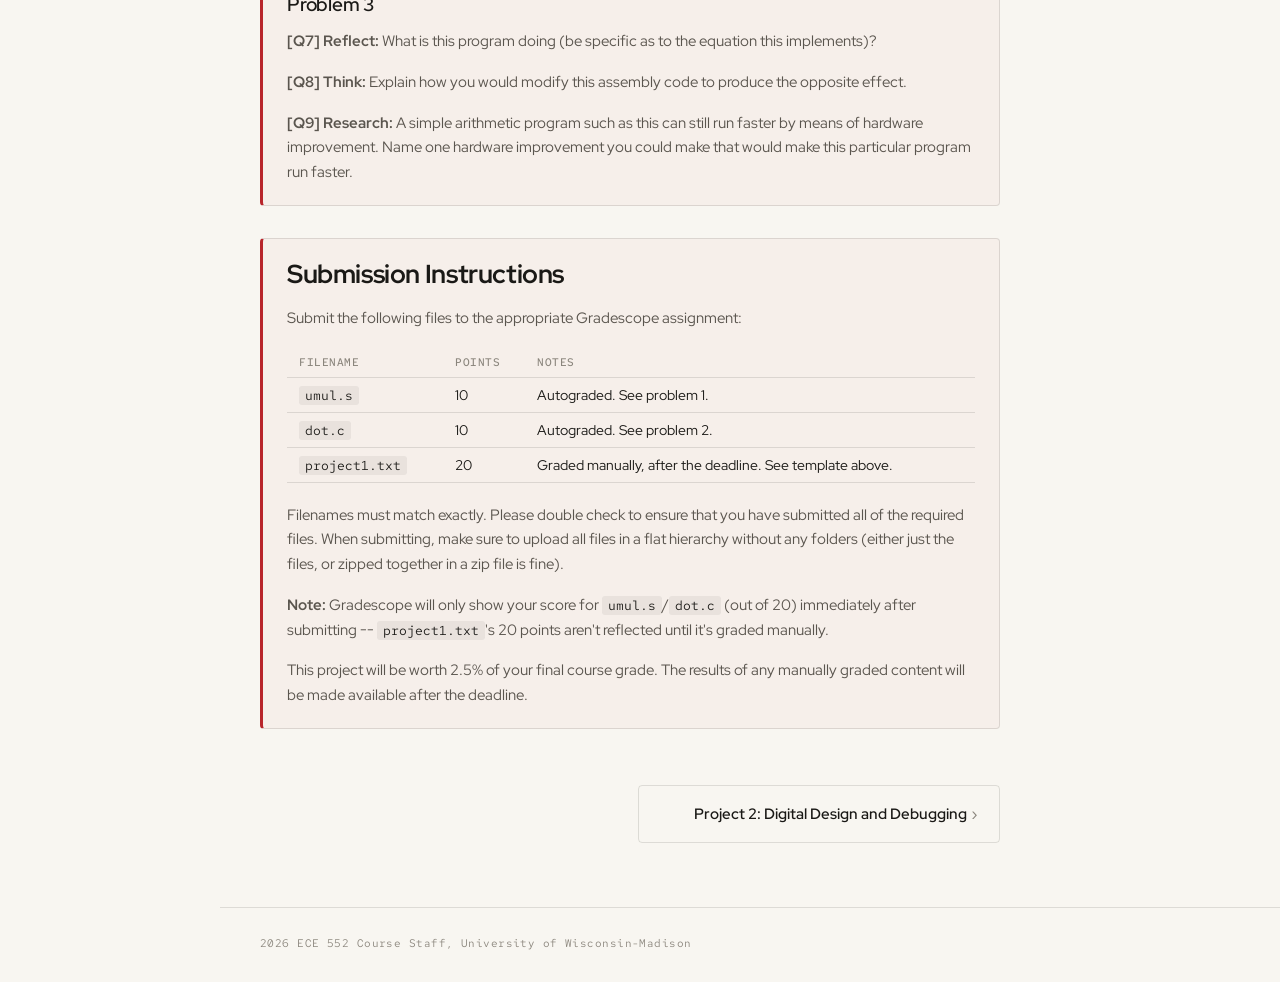
==== commit 9c42331a: "Deploy from riscv32i-arch-course-site@a34adff5537d3bffc76de00ffdca94da51eb260a" ====
--- a/project1/index.html
+++ b/project1/index.html
@@ -38,6 +38,8 @@
                     <a class="wa-docs-rail-link" href="/project2/">Project 2: Digital Design and Debugging</a>
                     
                     <a class="wa-docs-rail-link" href="/project3/">Project 3: Single-Cycle Processor</a>
+                    
+                    <a class="wa-docs-rail-link" href="/project3_ec/">Project 3: Extra Credit - FPGA Demo</a>
                     
                     <a class="wa-docs-rail-link" href="/schedule/">Project Schedule</a>
                     <a class="wa-docs-rail-link" href="/rules/">Verilog Rules</a>
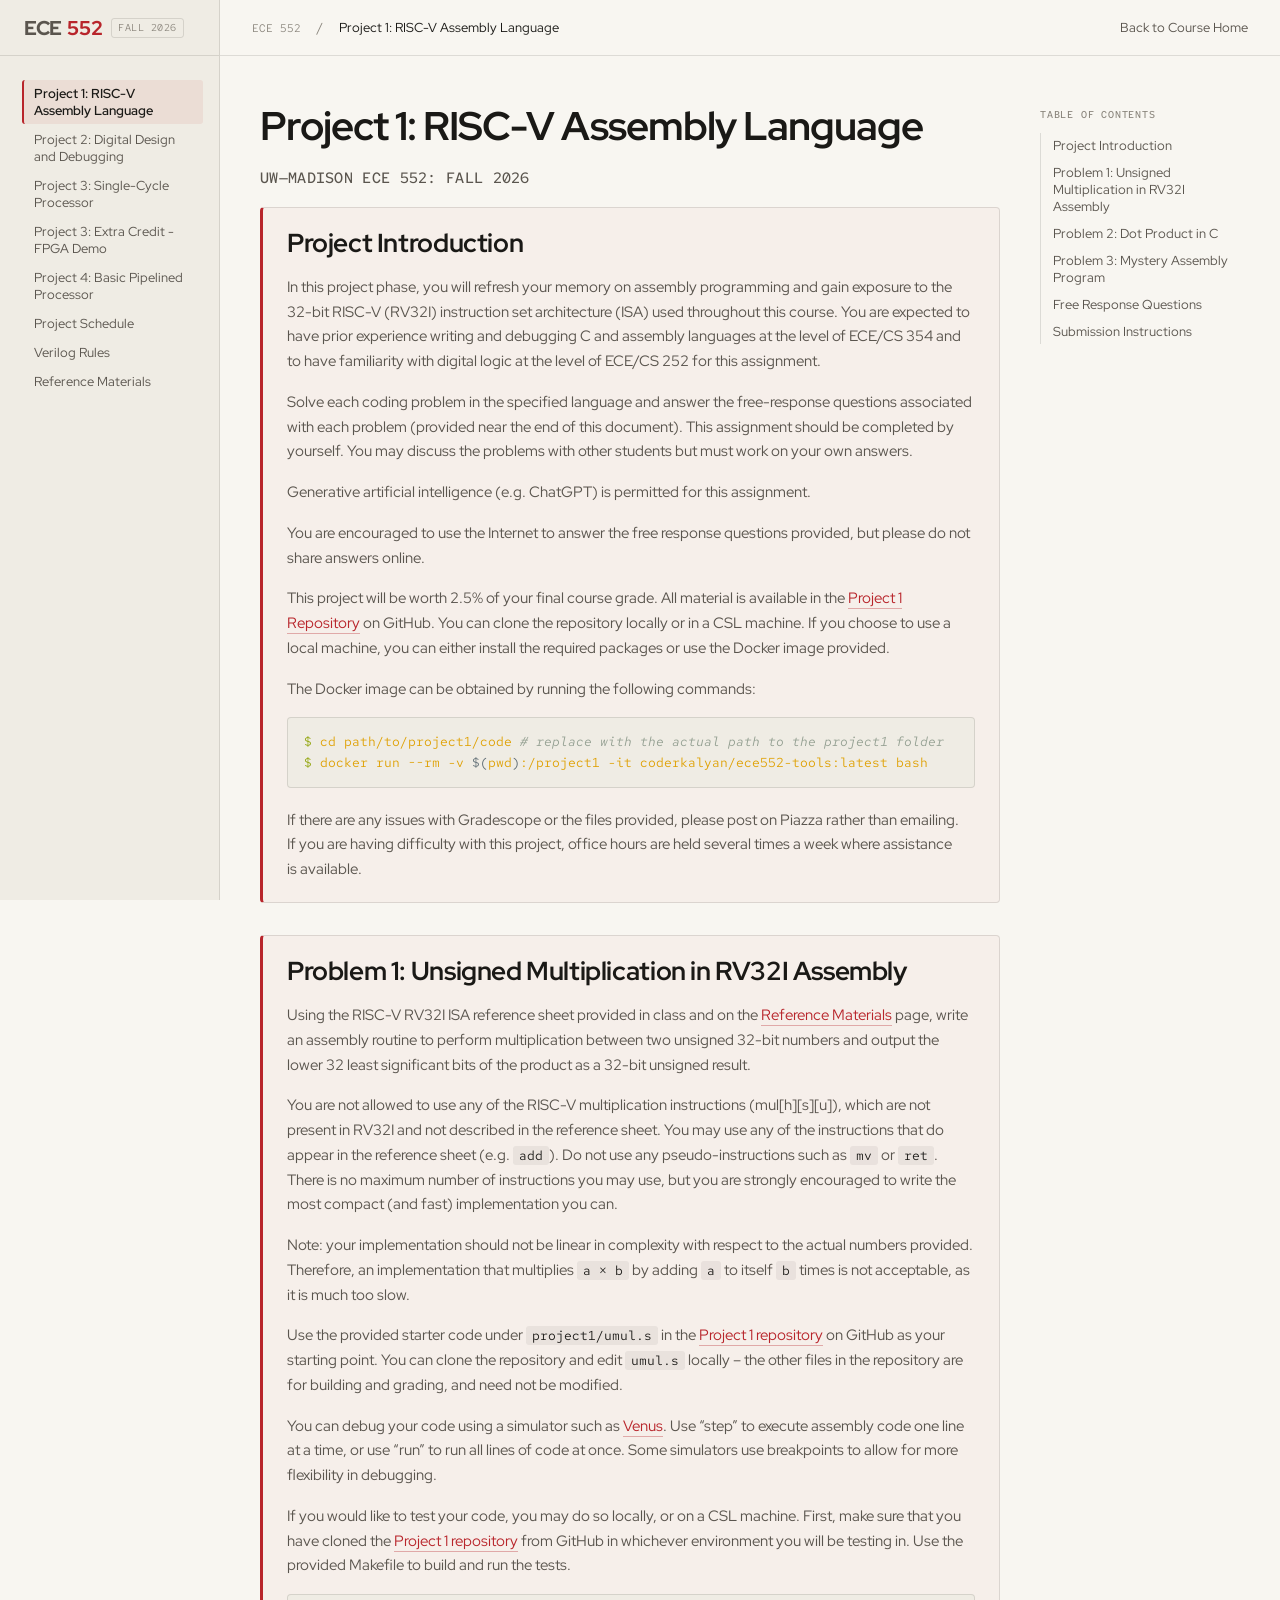
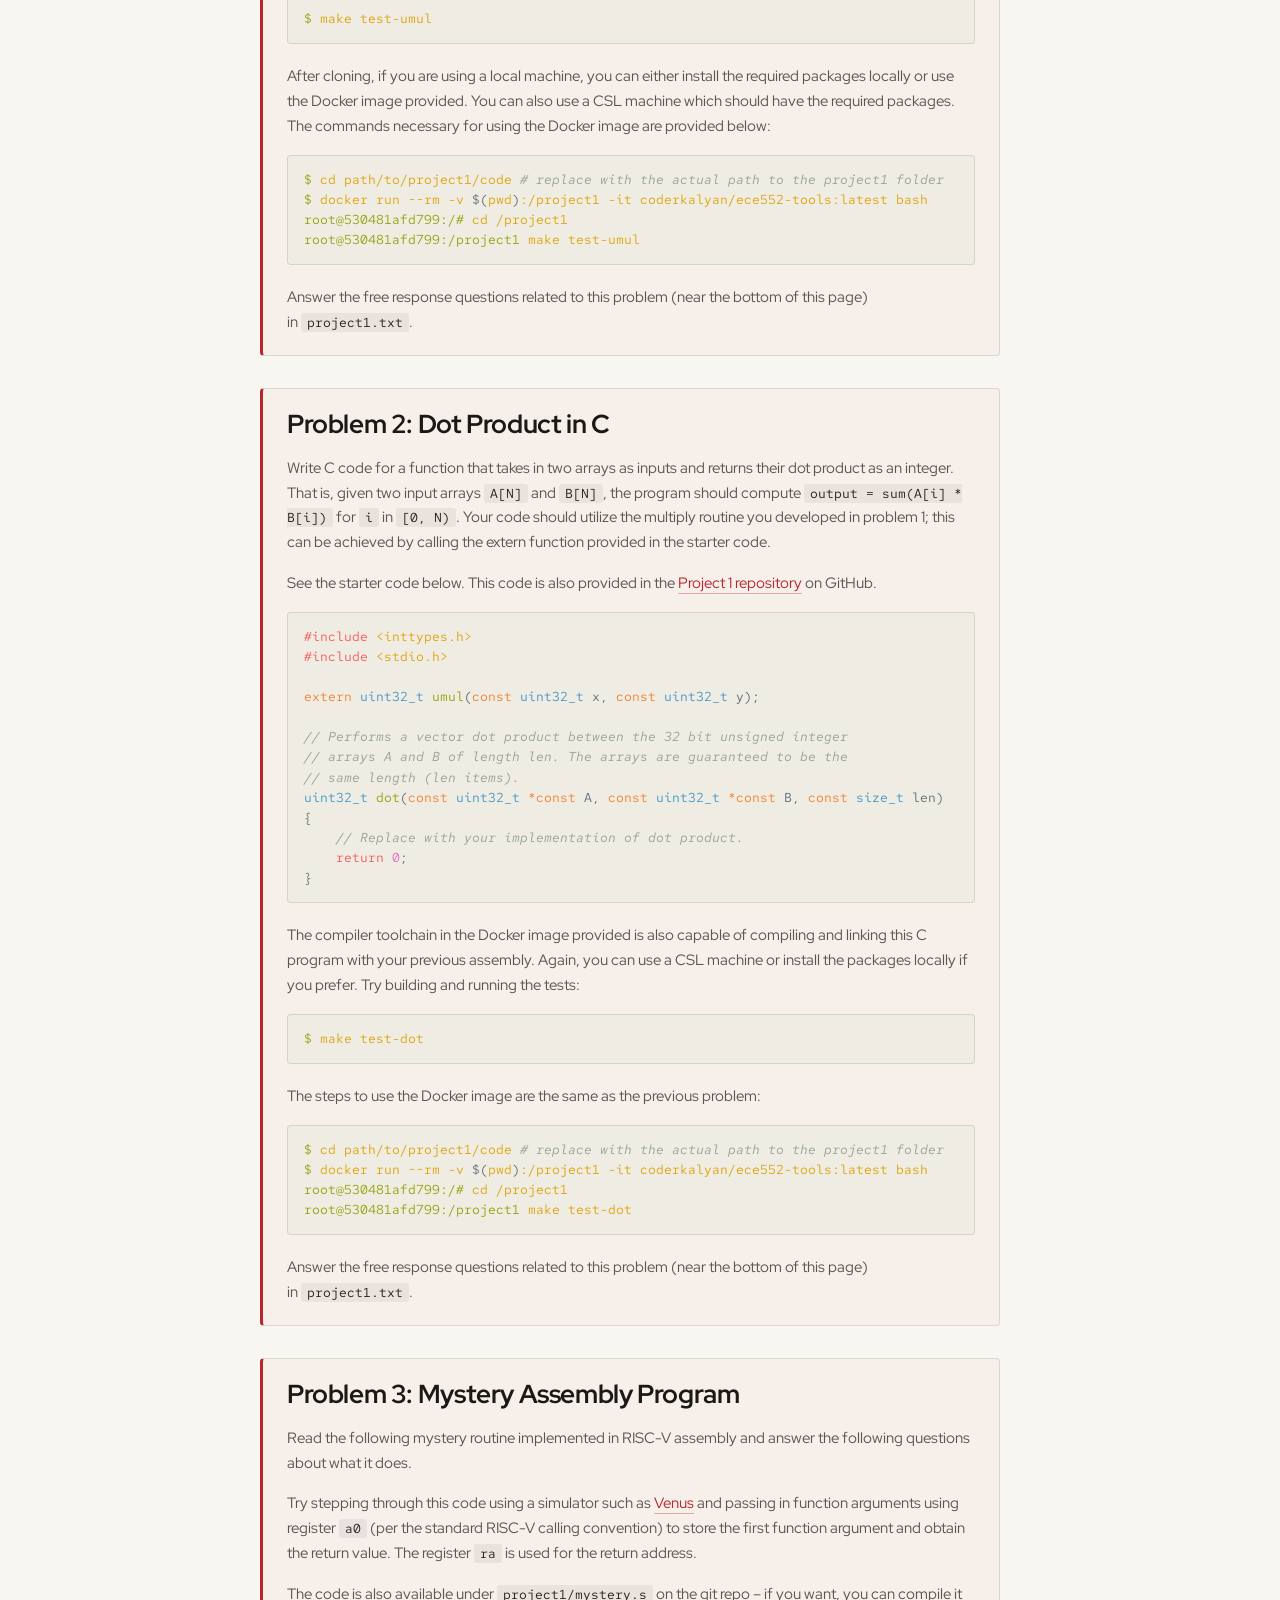
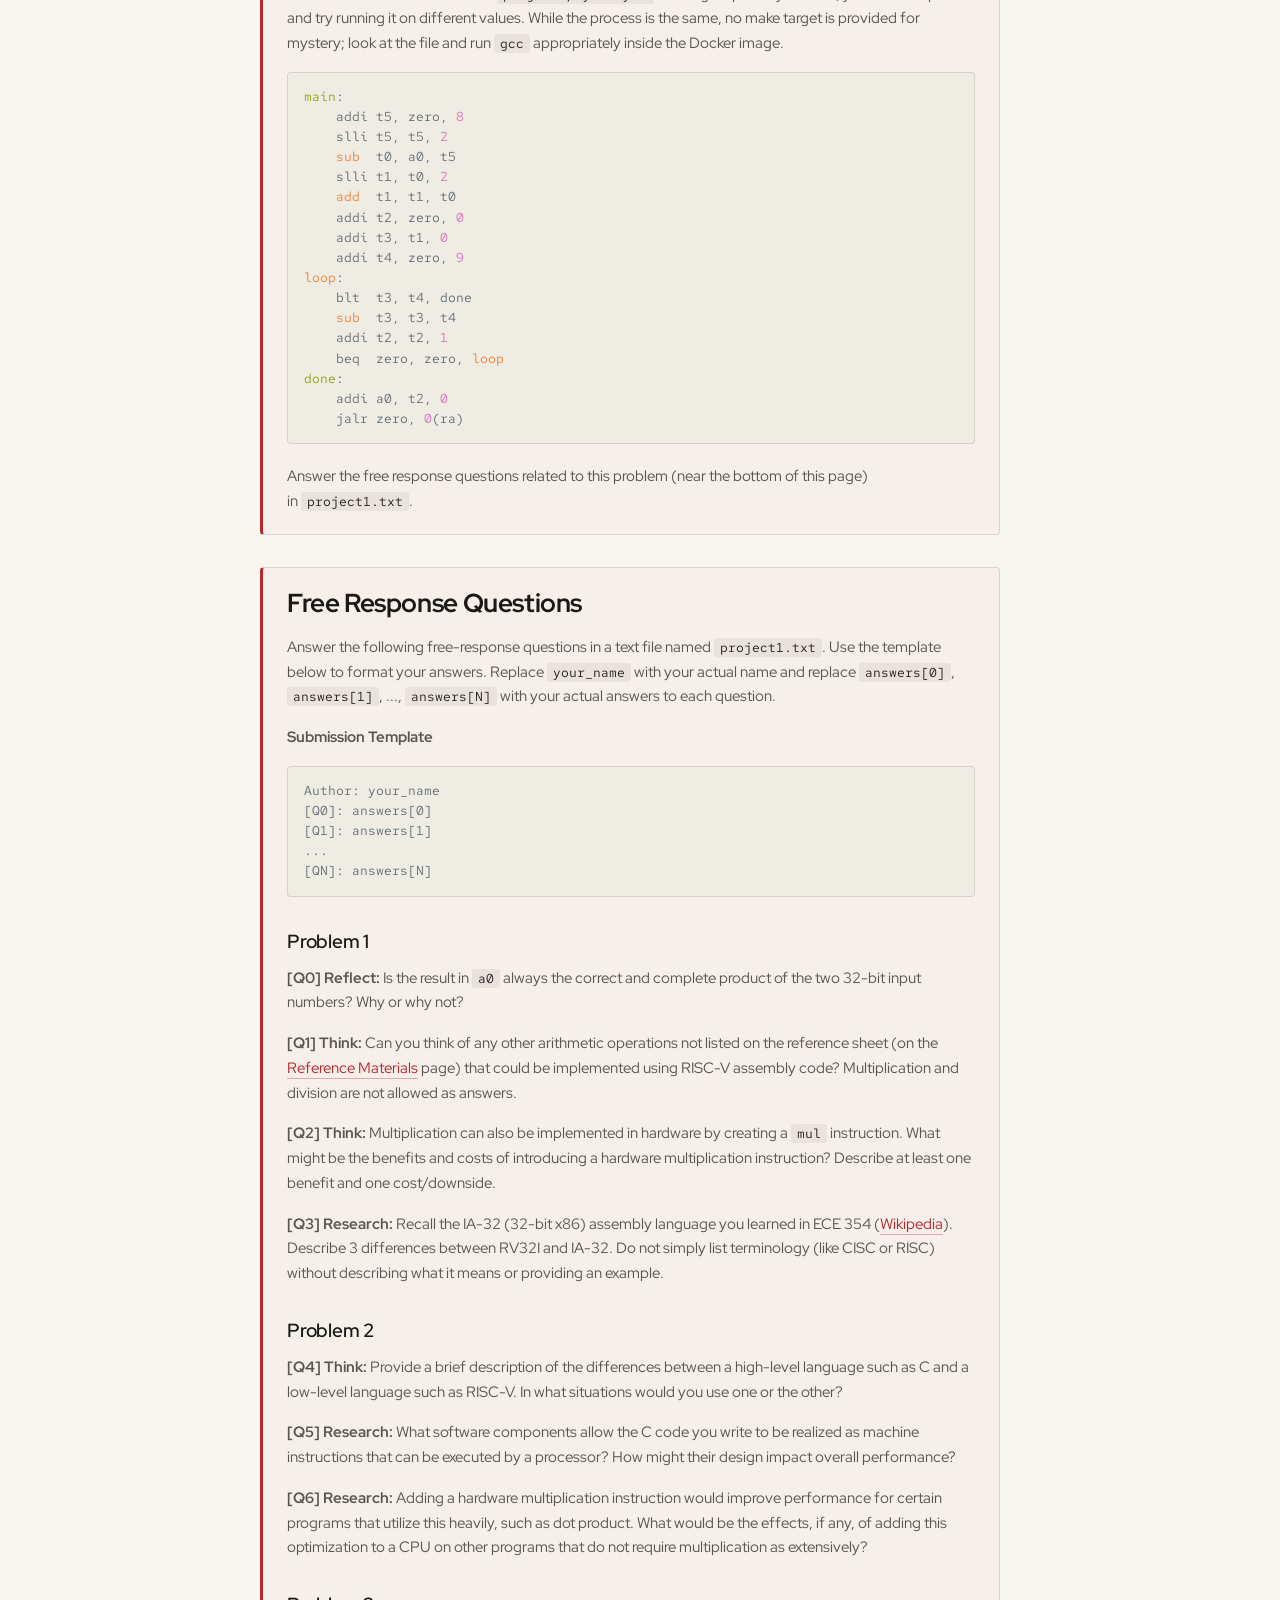
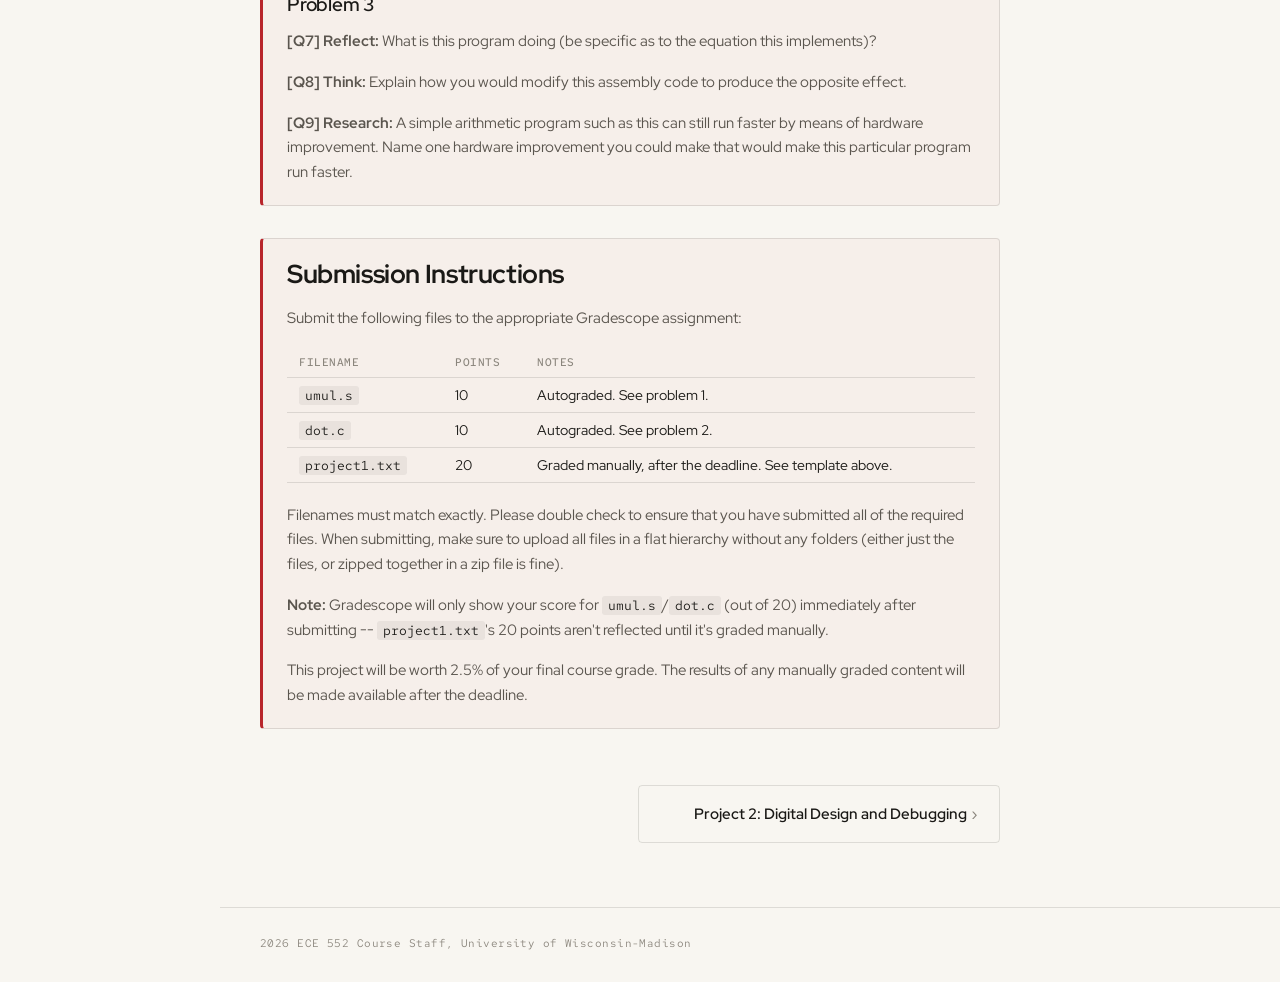
==== commit ad74f2d8: "Deploy from riscv32i-arch-course-site@7c40dd8fc6c7a0332bf5b7bd4dd234f27e5fb69e" ====
--- a/project1/index.html
+++ b/project1/index.html
@@ -40,6 +40,8 @@
                     <a class="wa-docs-rail-link" href="/project3/">Project 3: Single-Cycle Processor</a>
                     
                     <a class="wa-docs-rail-link" href="/project3_ec/">Project 3: Extra Credit - FPGA Demo</a>
+                    
+                    <a class="wa-docs-rail-link" href="/project4/">Project 4: Basic Pipelined Processor</a>
                     
                     <a class="wa-docs-rail-link" href="/schedule/">Project Schedule</a>
                     <a class="wa-docs-rail-link" href="/rules/">Verilog Rules</a>
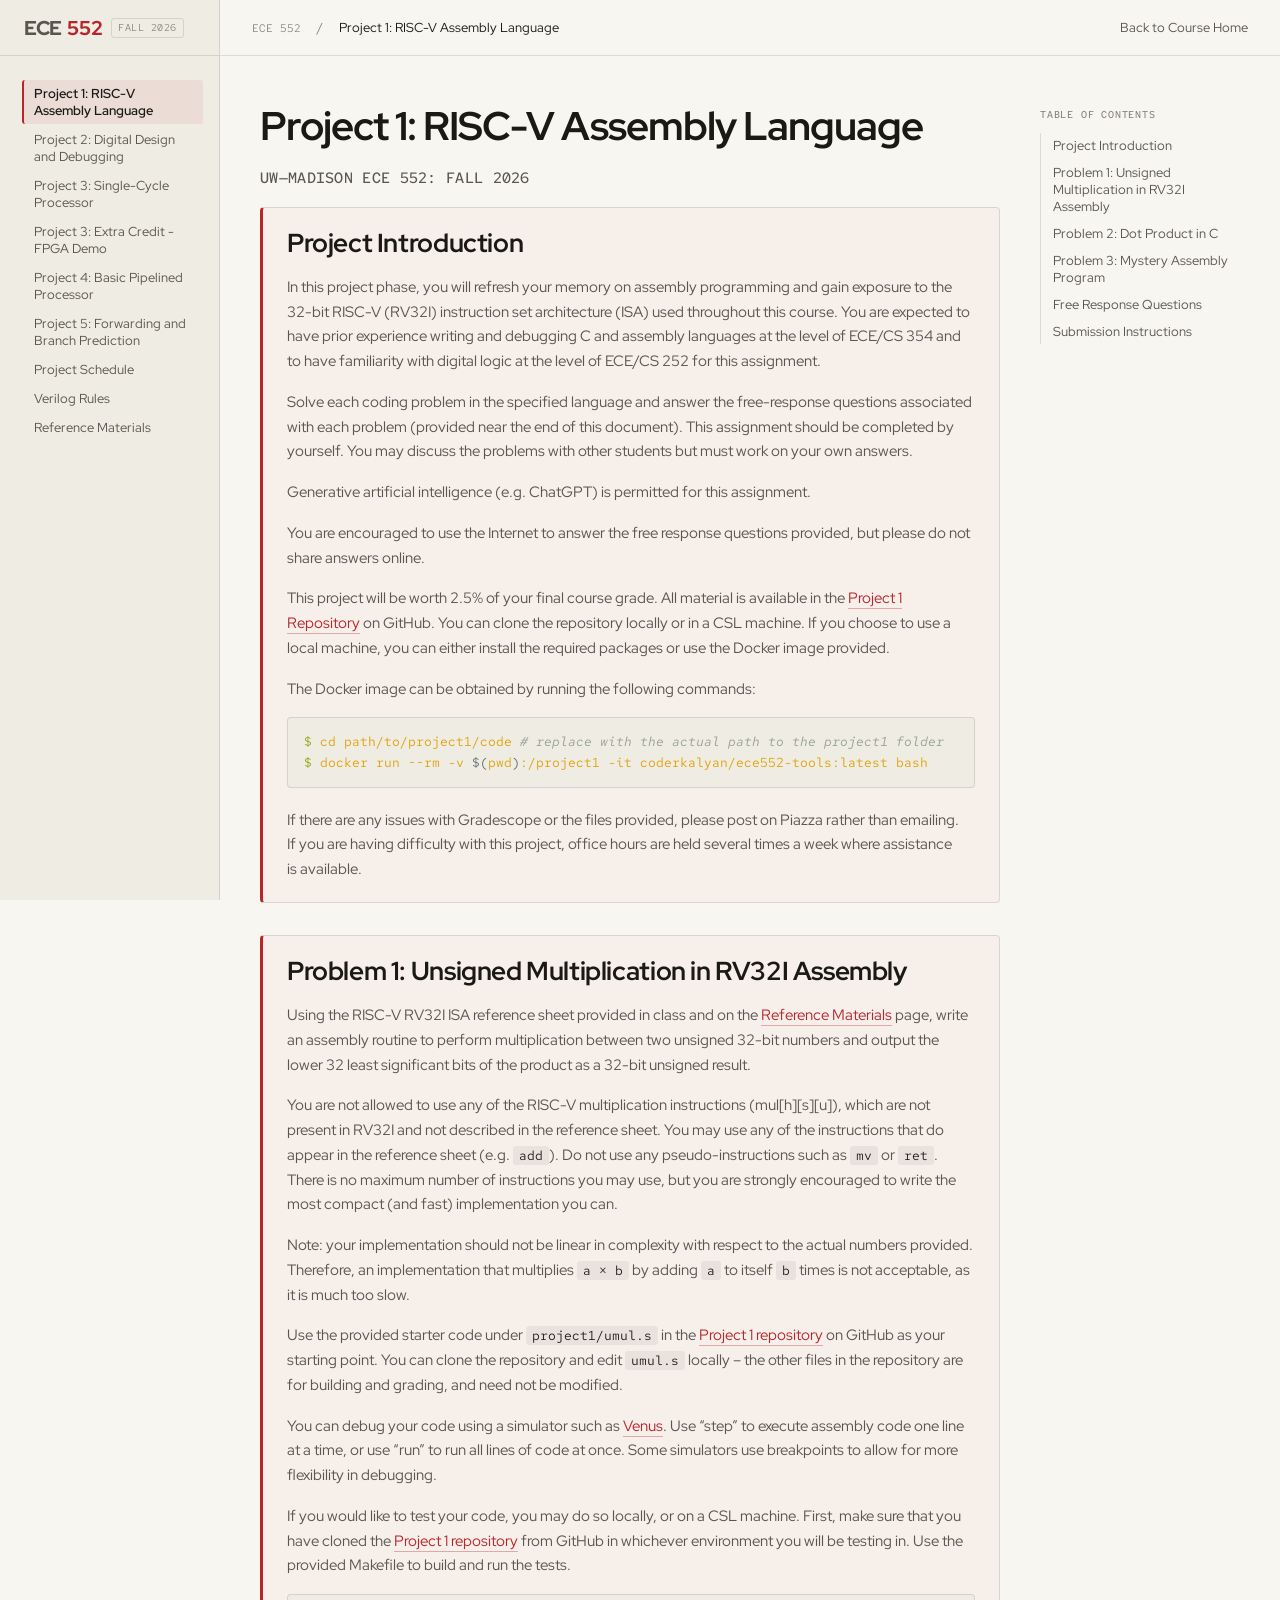
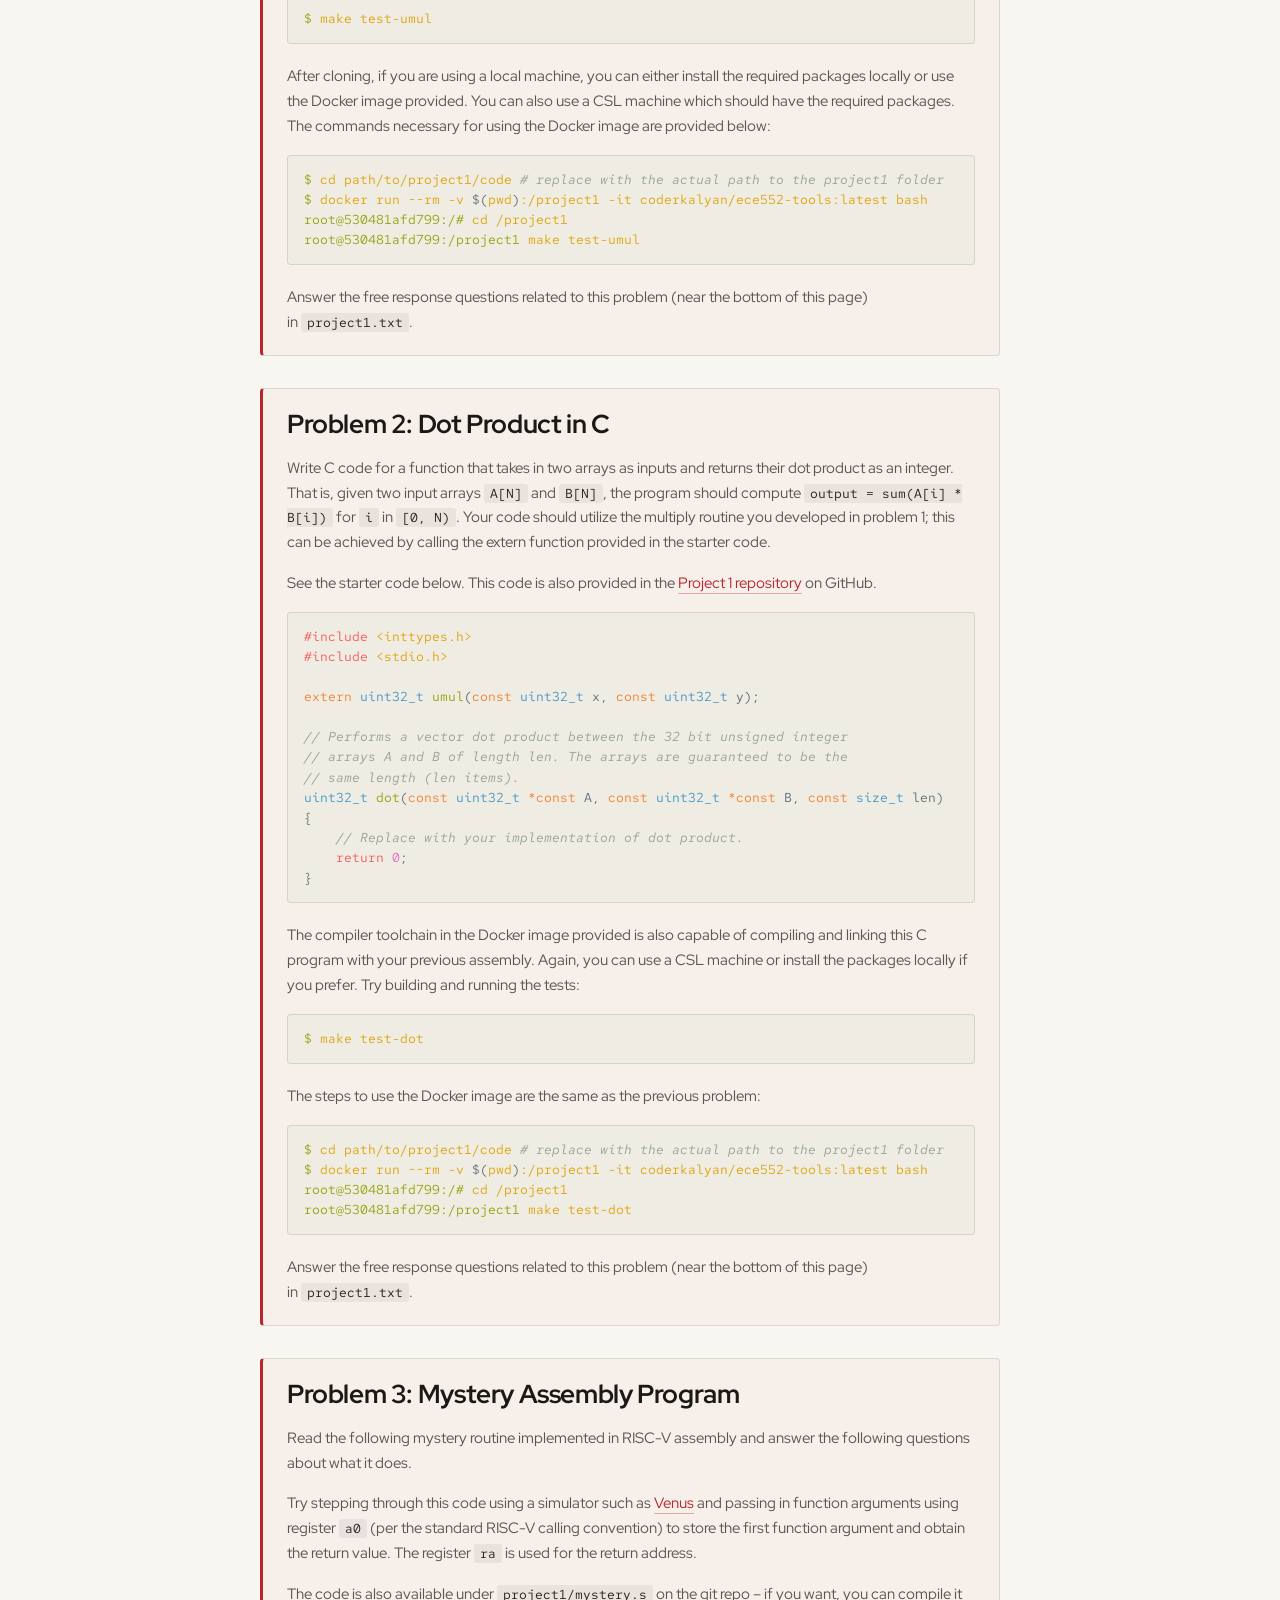
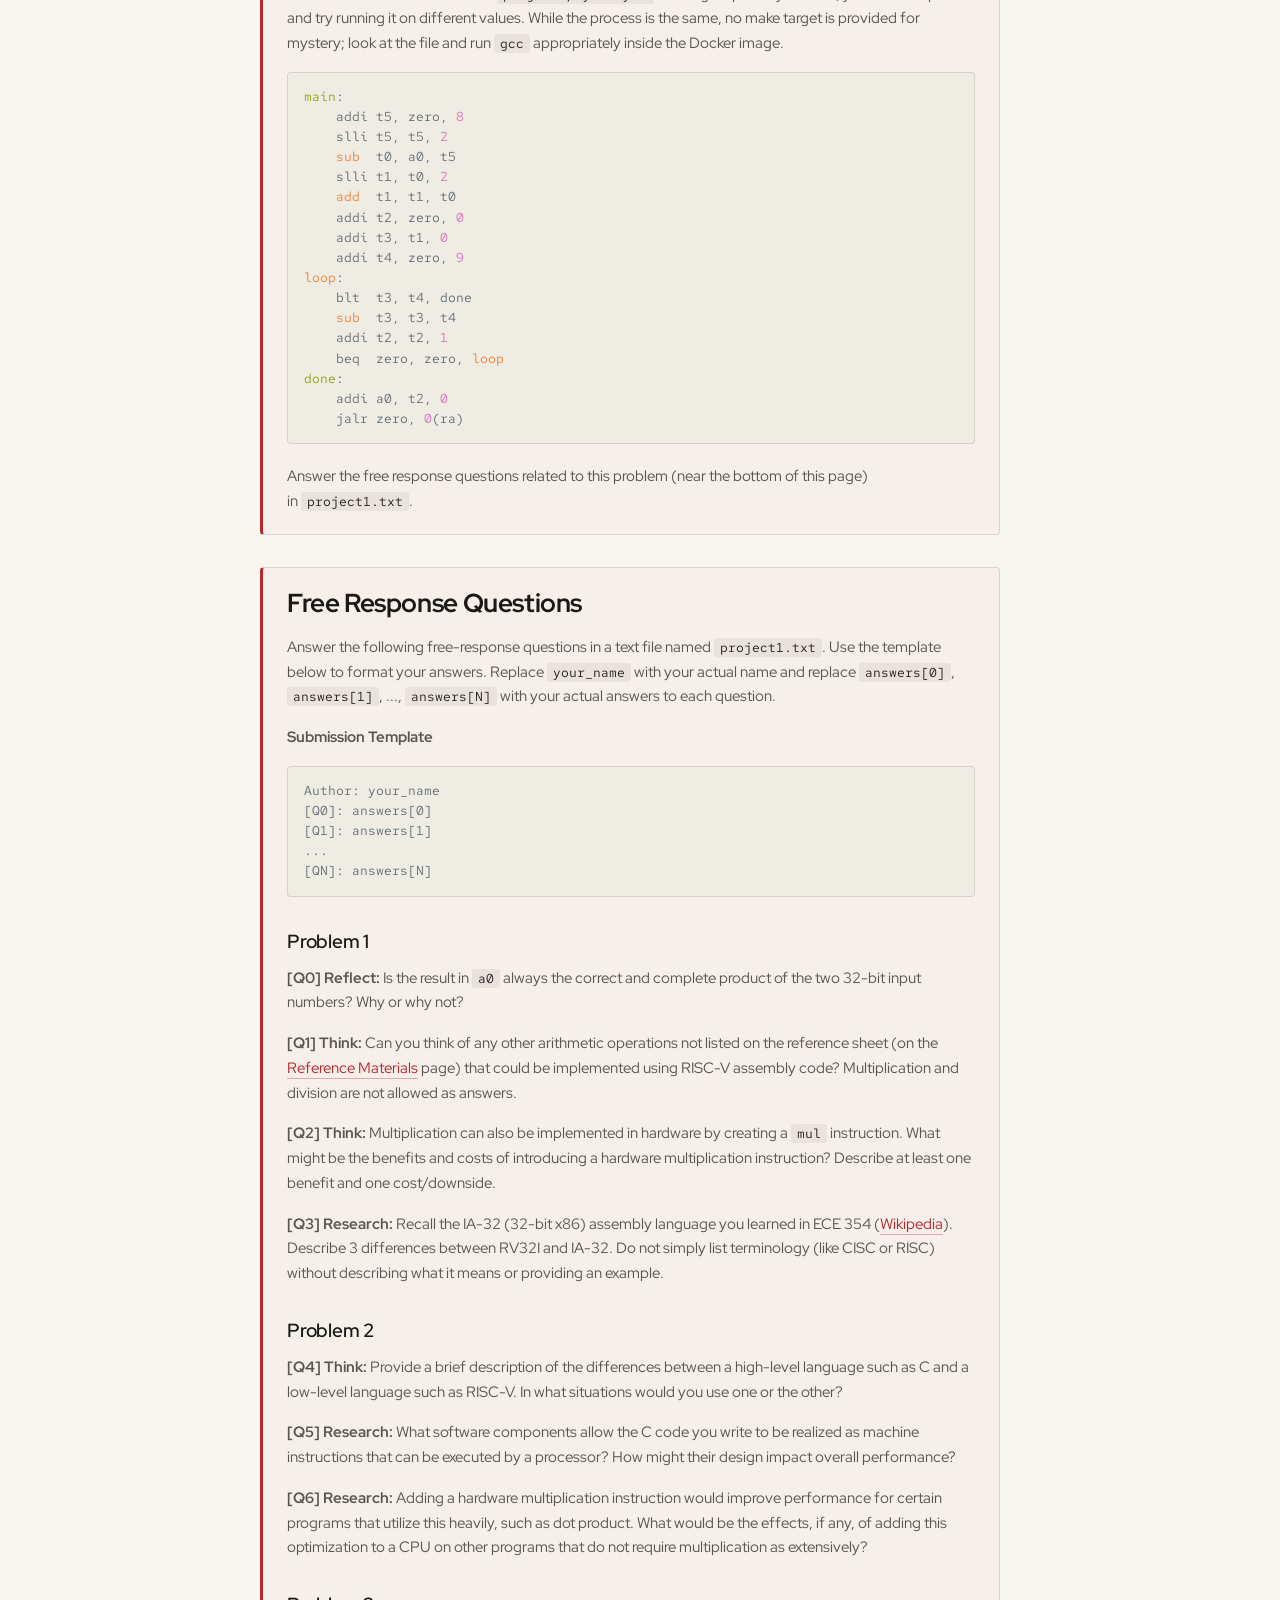
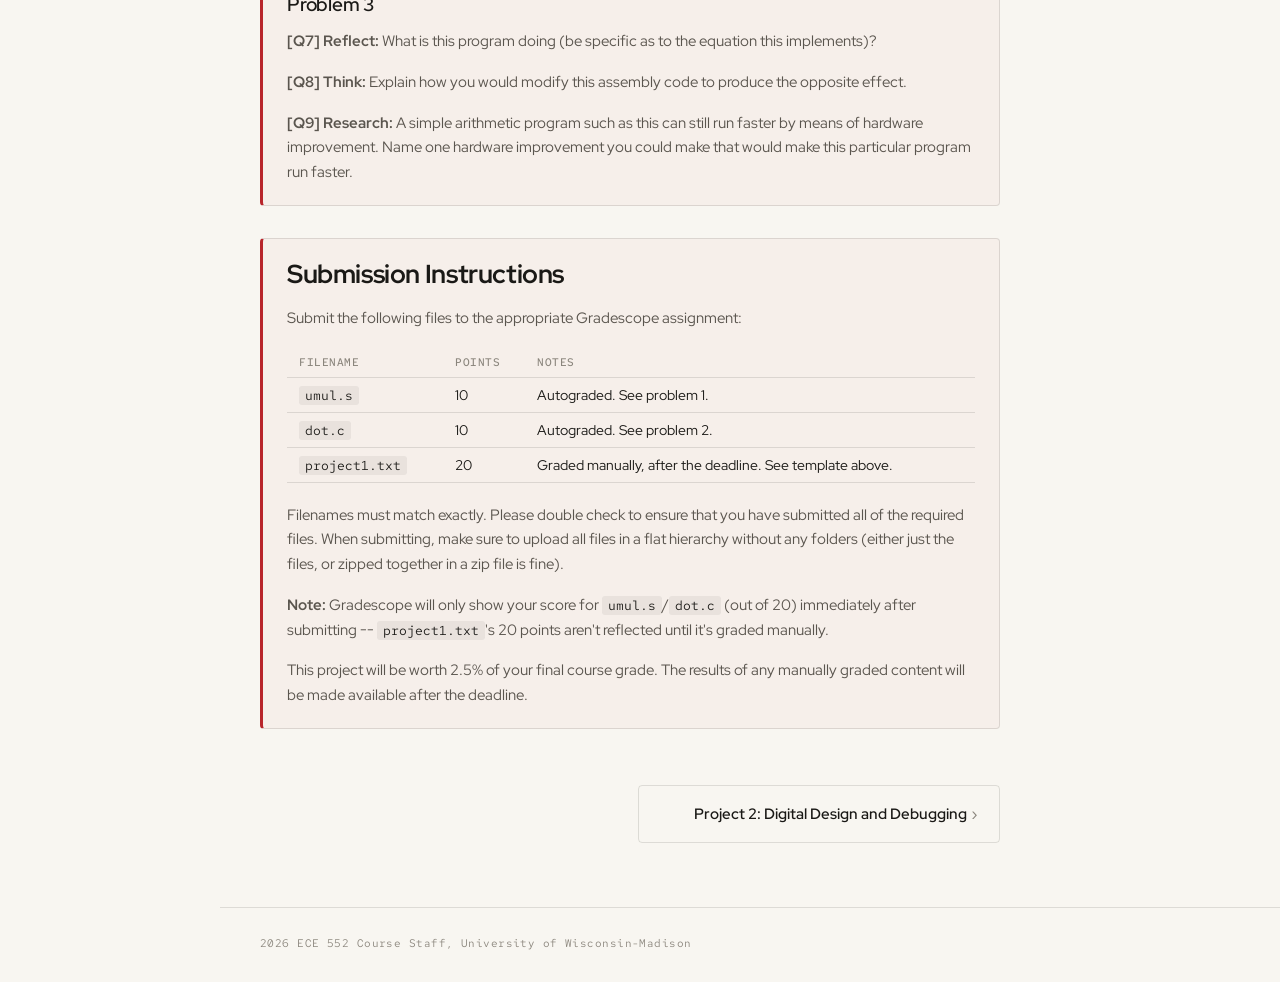
==== commit 1724a100: "Deploy from riscv32i-arch-course-site@39702c43999186aa553a76874ecd9acee77c3485" ====
--- a/project1/index.html
+++ b/project1/index.html
@@ -42,6 +42,8 @@
                     <a class="wa-docs-rail-link" href="/project3_ec/">Project 3: Extra Credit - FPGA Demo</a>
                     
                     <a class="wa-docs-rail-link" href="/project4/">Project 4: Basic Pipelined Processor</a>
+                    
+                    <a class="wa-docs-rail-link" href="/project5/">Project 5: Forwarding and Branch Prediction</a>
                     
                     <a class="wa-docs-rail-link" href="/schedule/">Project Schedule</a>
                     <a class="wa-docs-rail-link" href="/rules/">Verilog Rules</a>
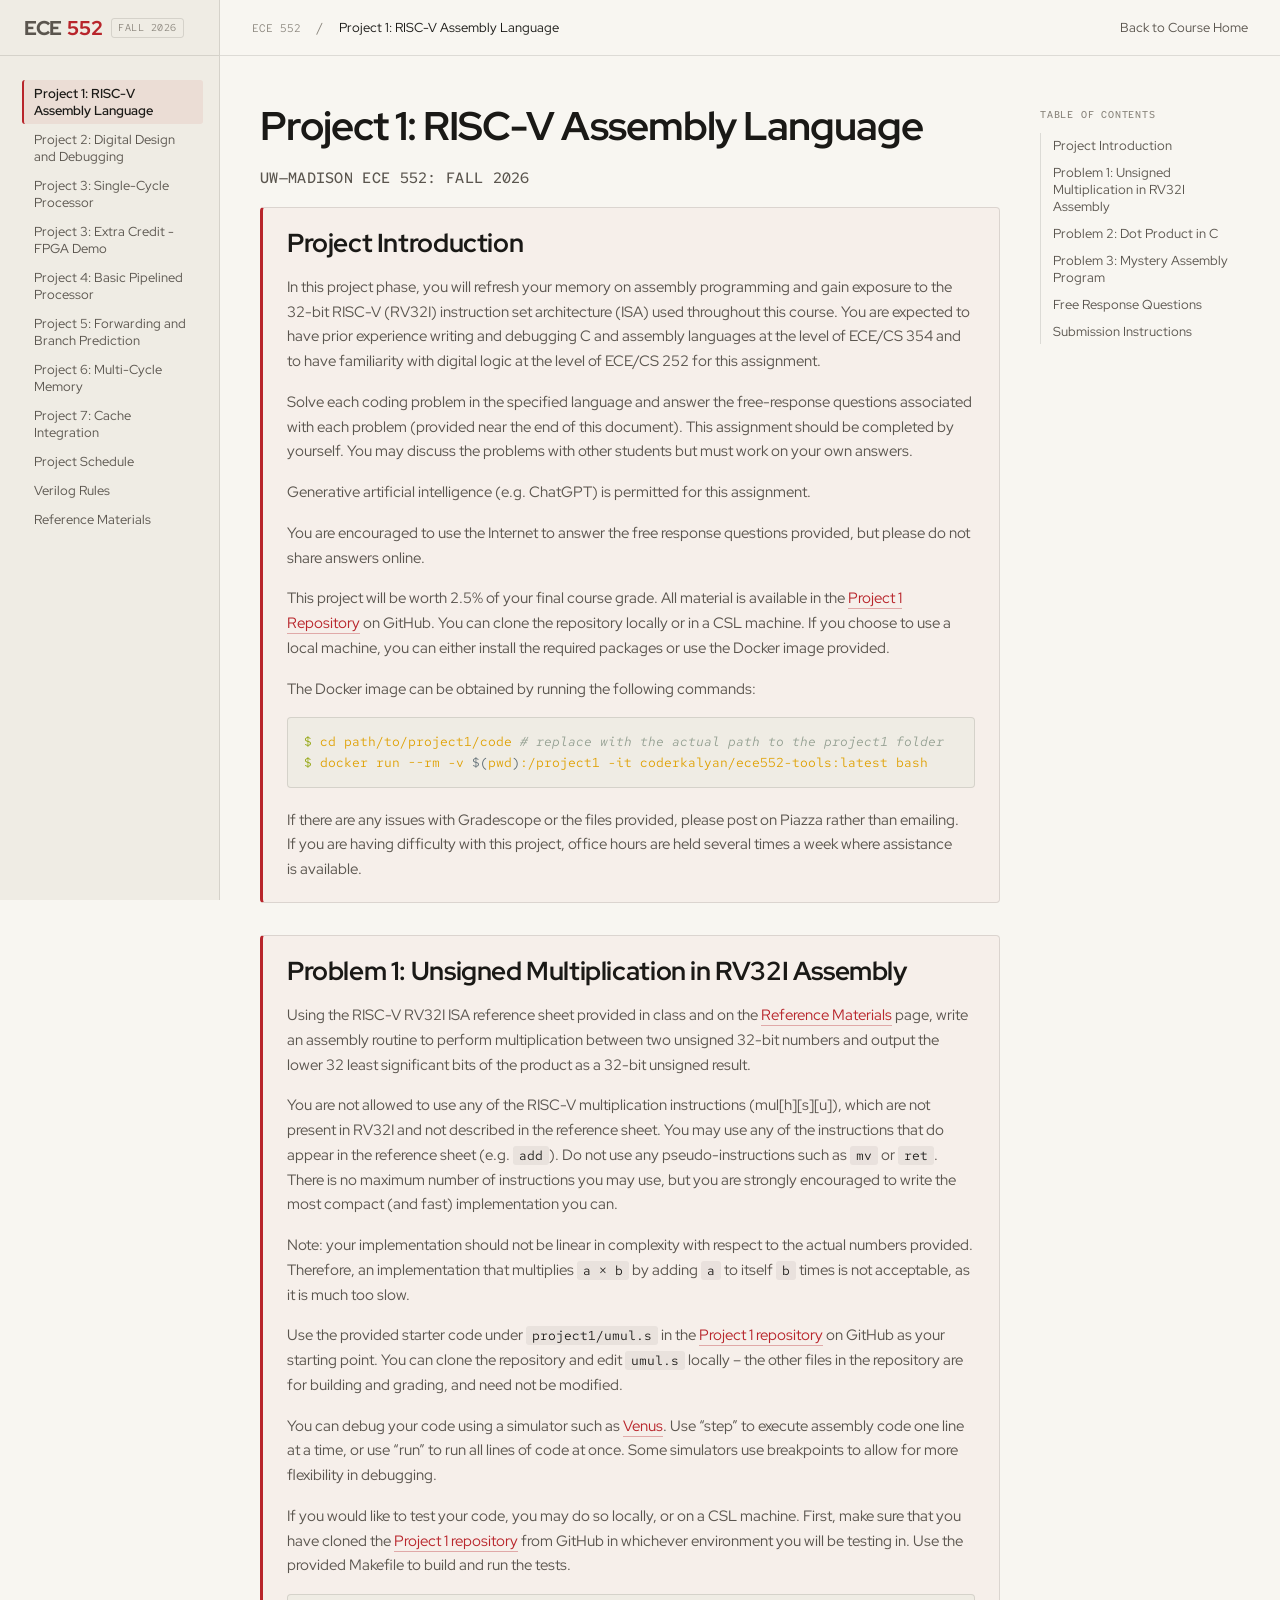
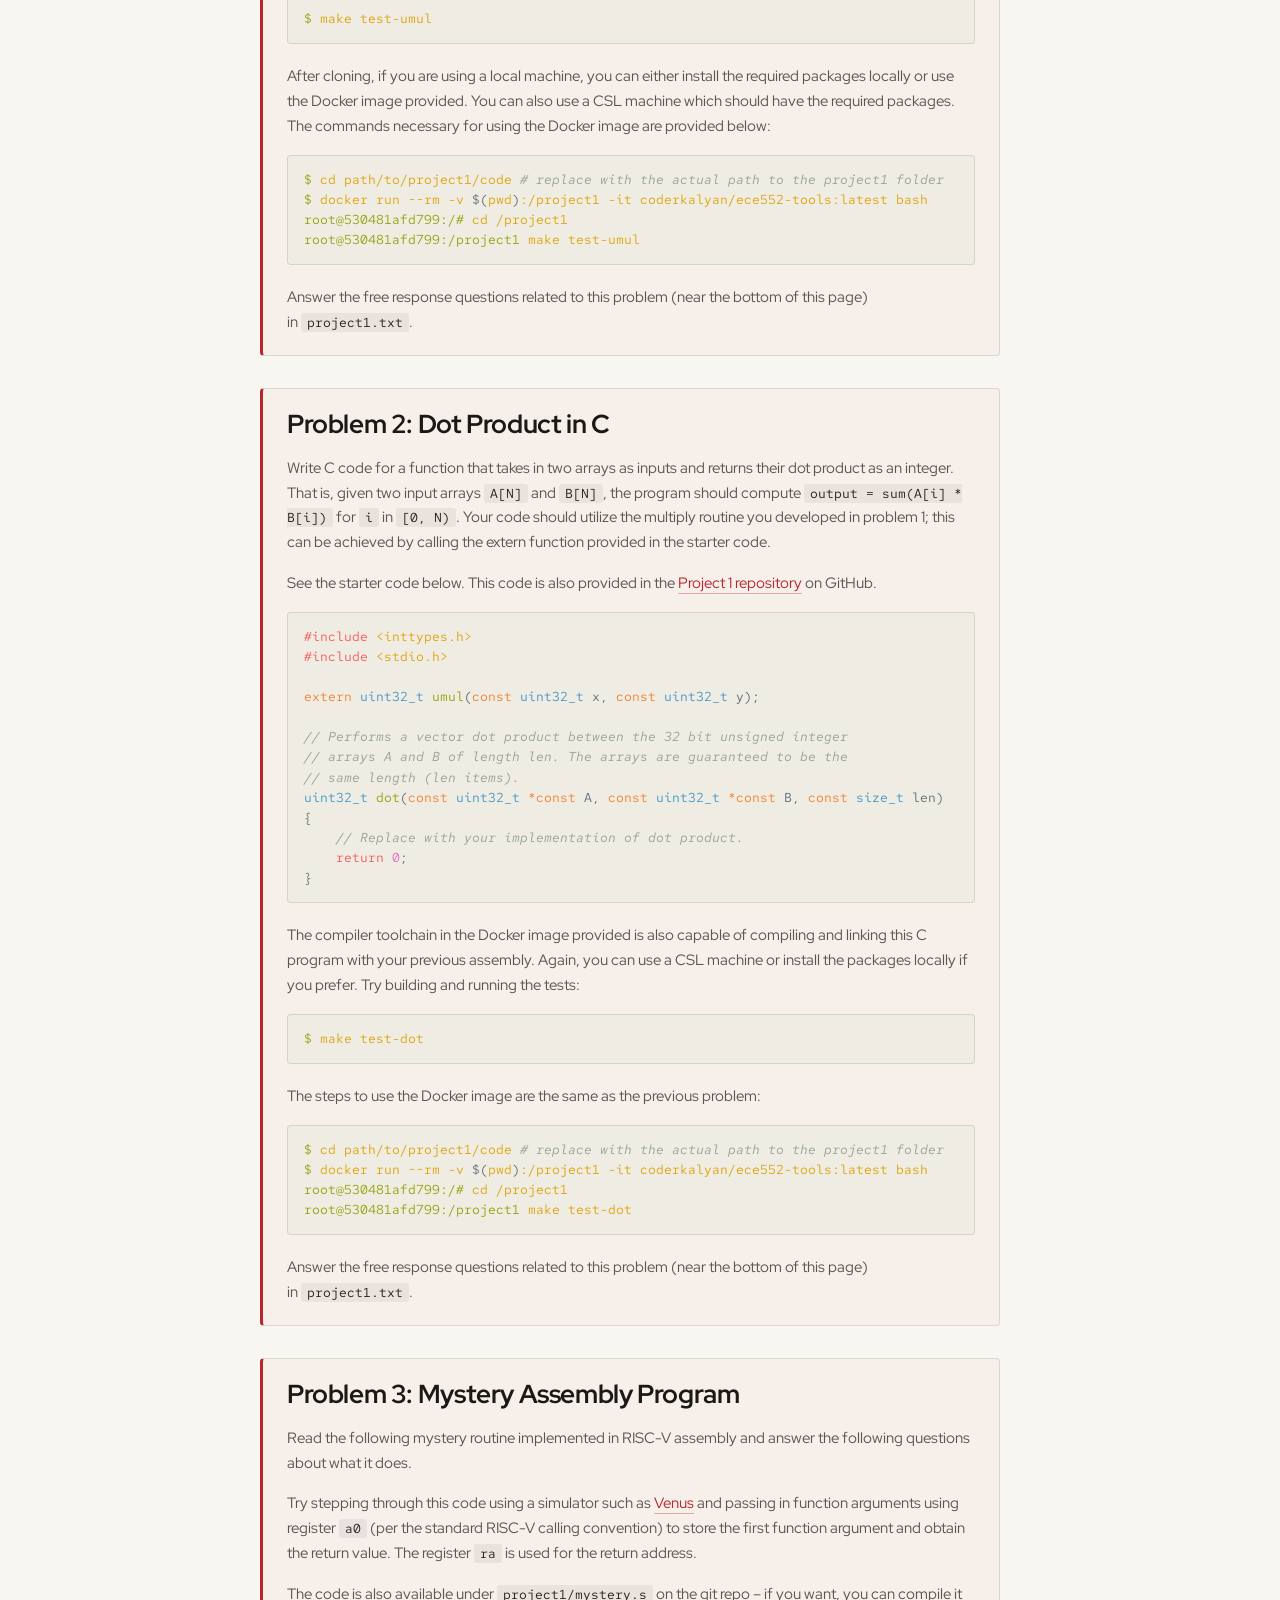
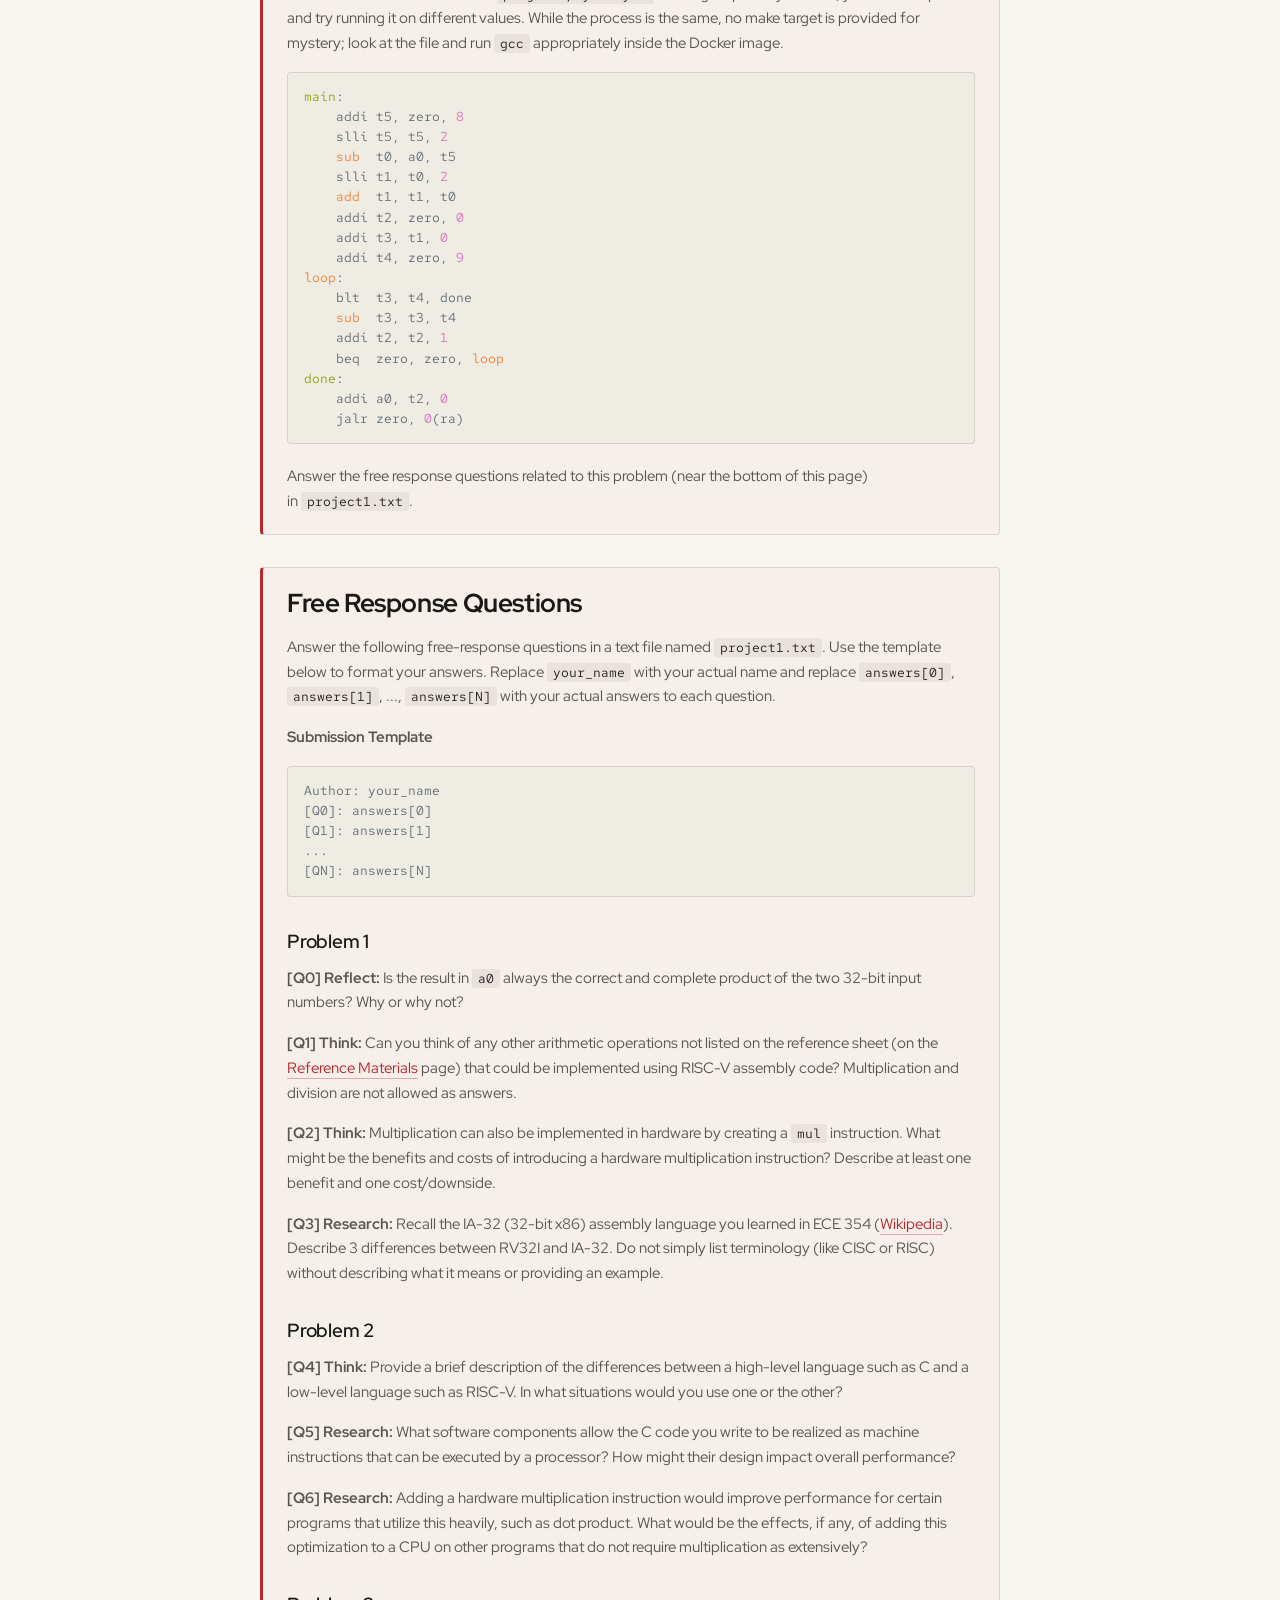
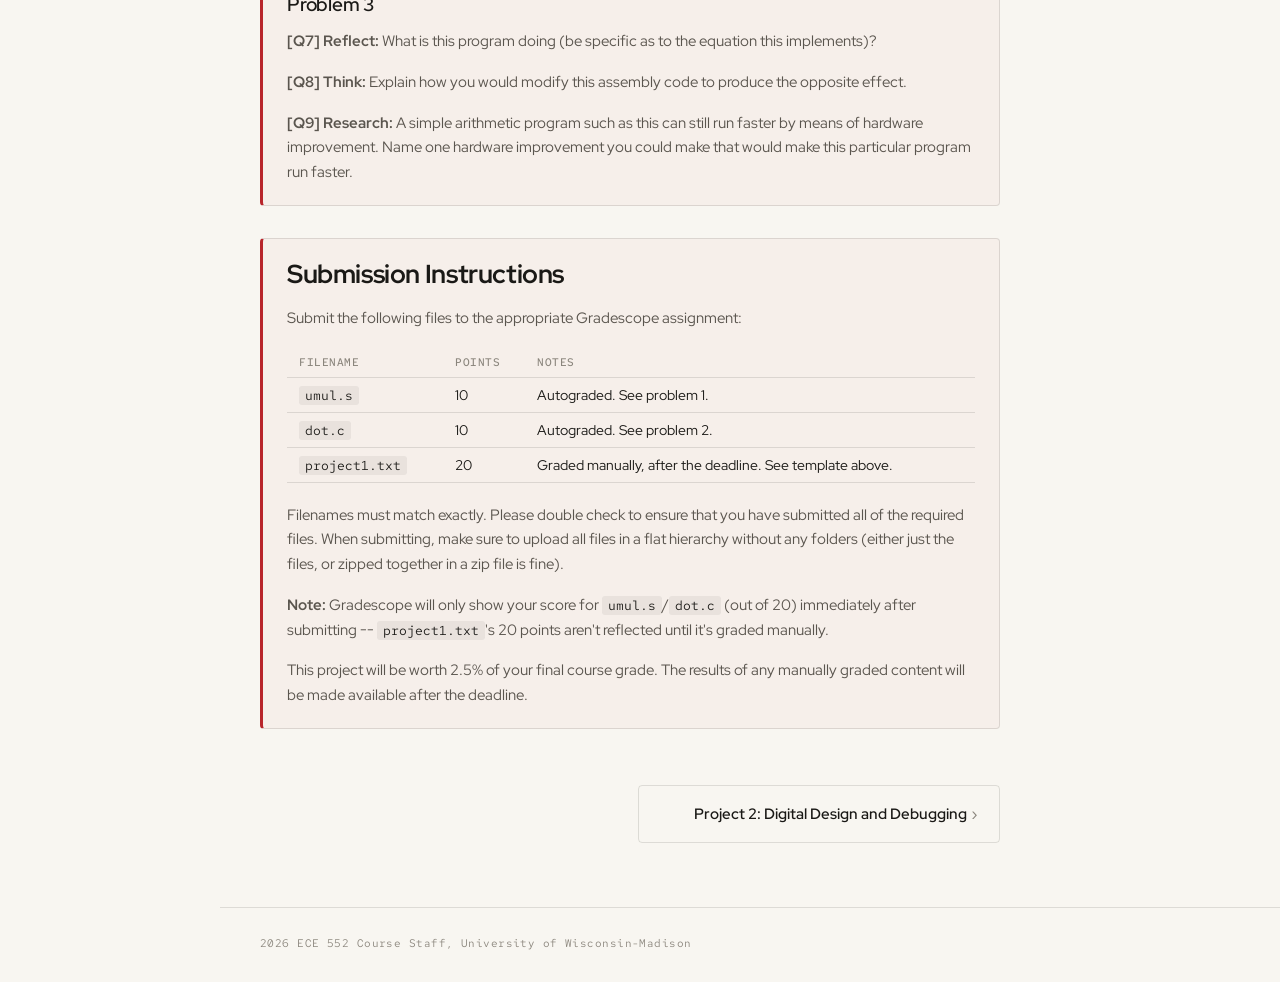
==== commit 1a0e0f62: "Deploy from riscv32i-arch-course-site@433fcac3fbbcf64a669ff3a7e1808d342a9a7e60" ====
--- a/project1/index.html
+++ b/project1/index.html
@@ -44,6 +44,10 @@
                     <a class="wa-docs-rail-link" href="/project4/">Project 4: Basic Pipelined Processor</a>
                     
                     <a class="wa-docs-rail-link" href="/project5/">Project 5: Forwarding and Branch Prediction</a>
+                    
+                    <a class="wa-docs-rail-link" href="/project6/">Project 6: Multi-Cycle Memory</a>
+                    
+                    <a class="wa-docs-rail-link" href="/project7/">Project 7: Cache Integration</a>
                     
                     <a class="wa-docs-rail-link" href="/schedule/">Project Schedule</a>
                     <a class="wa-docs-rail-link" href="/rules/">Verilog Rules</a>
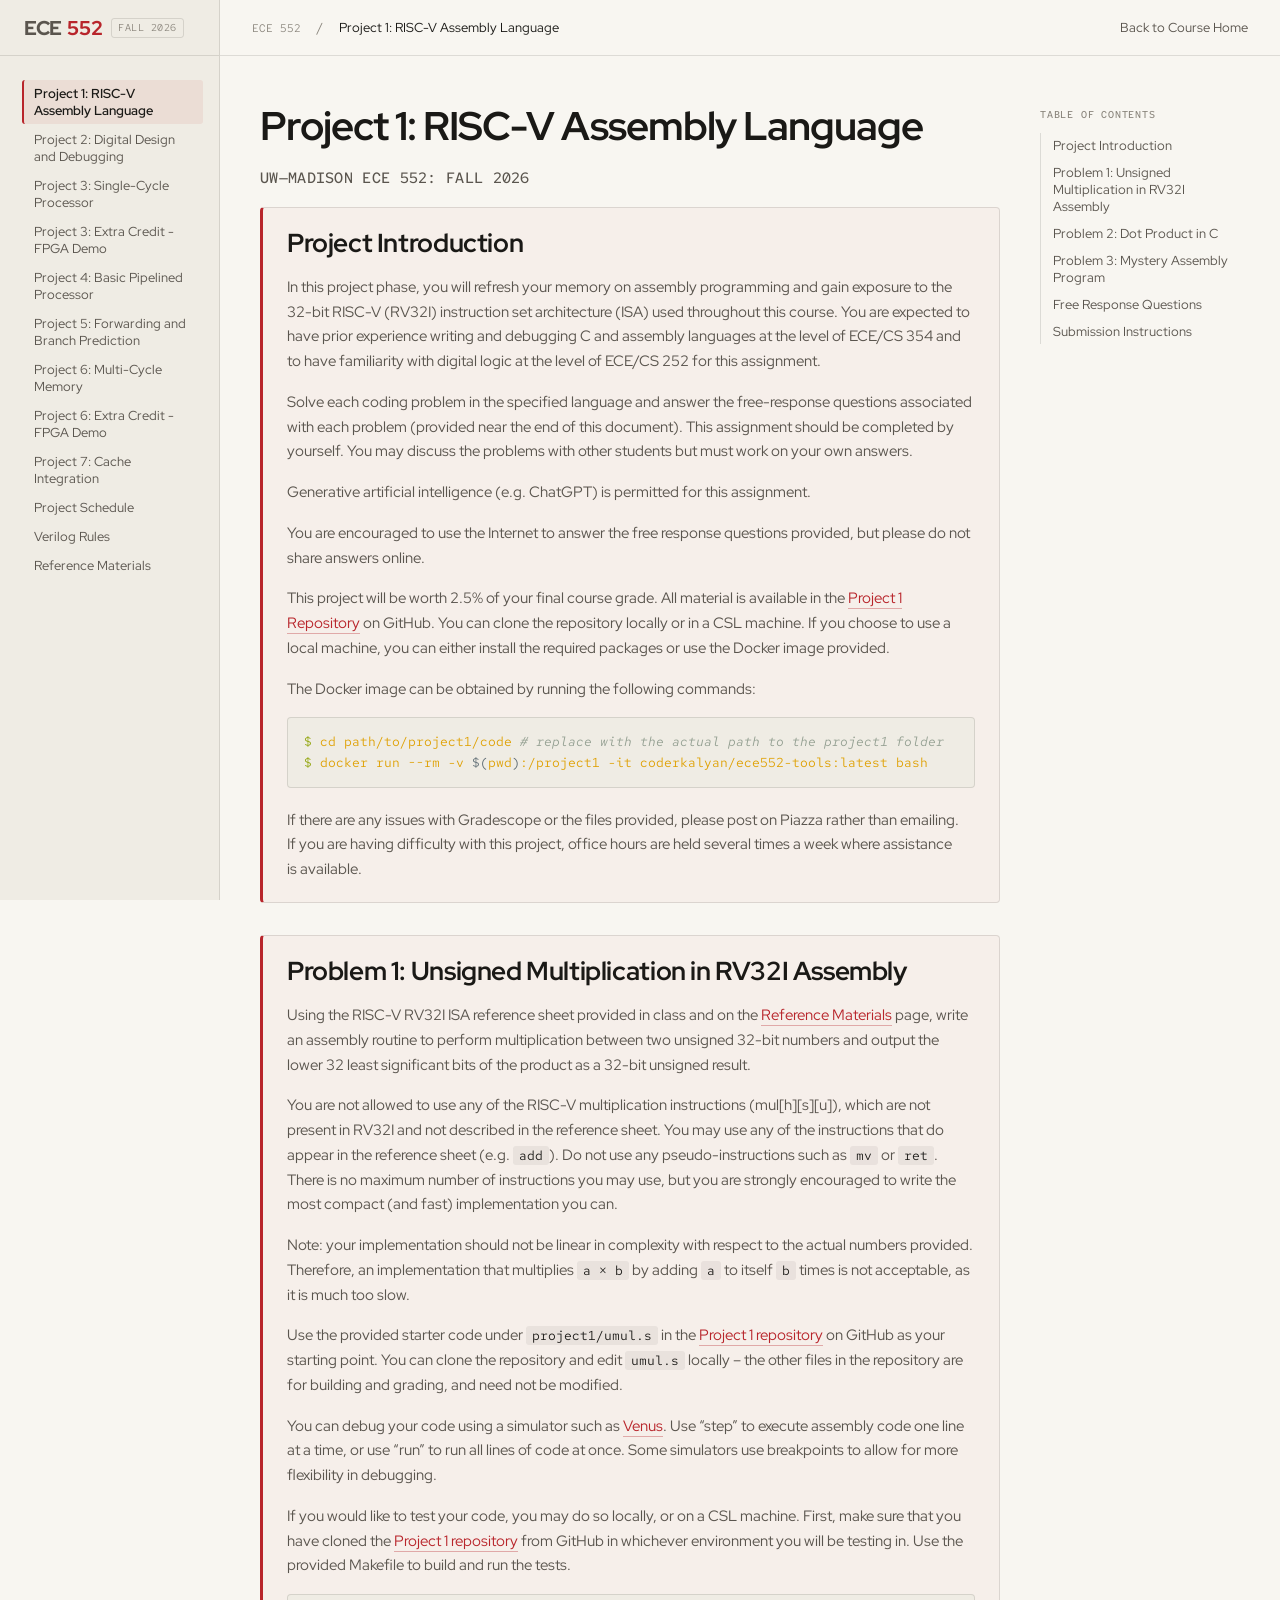
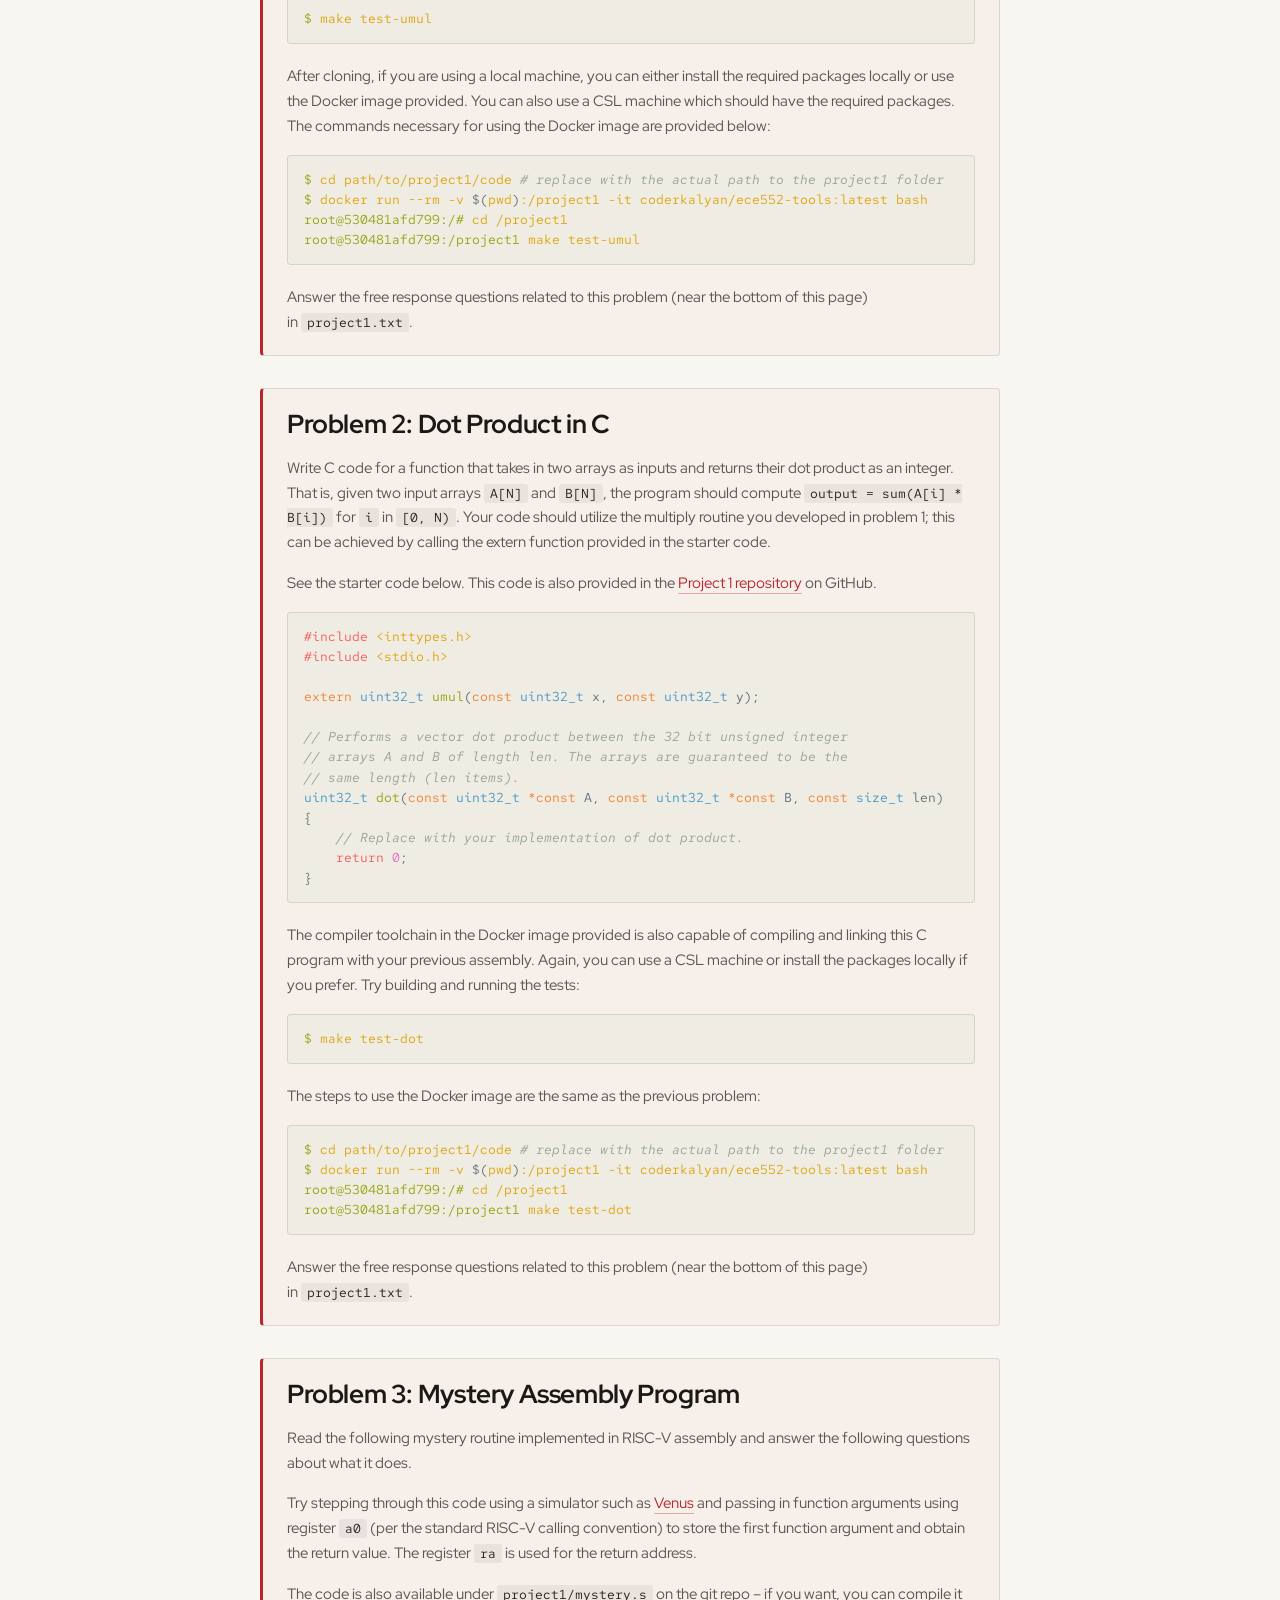
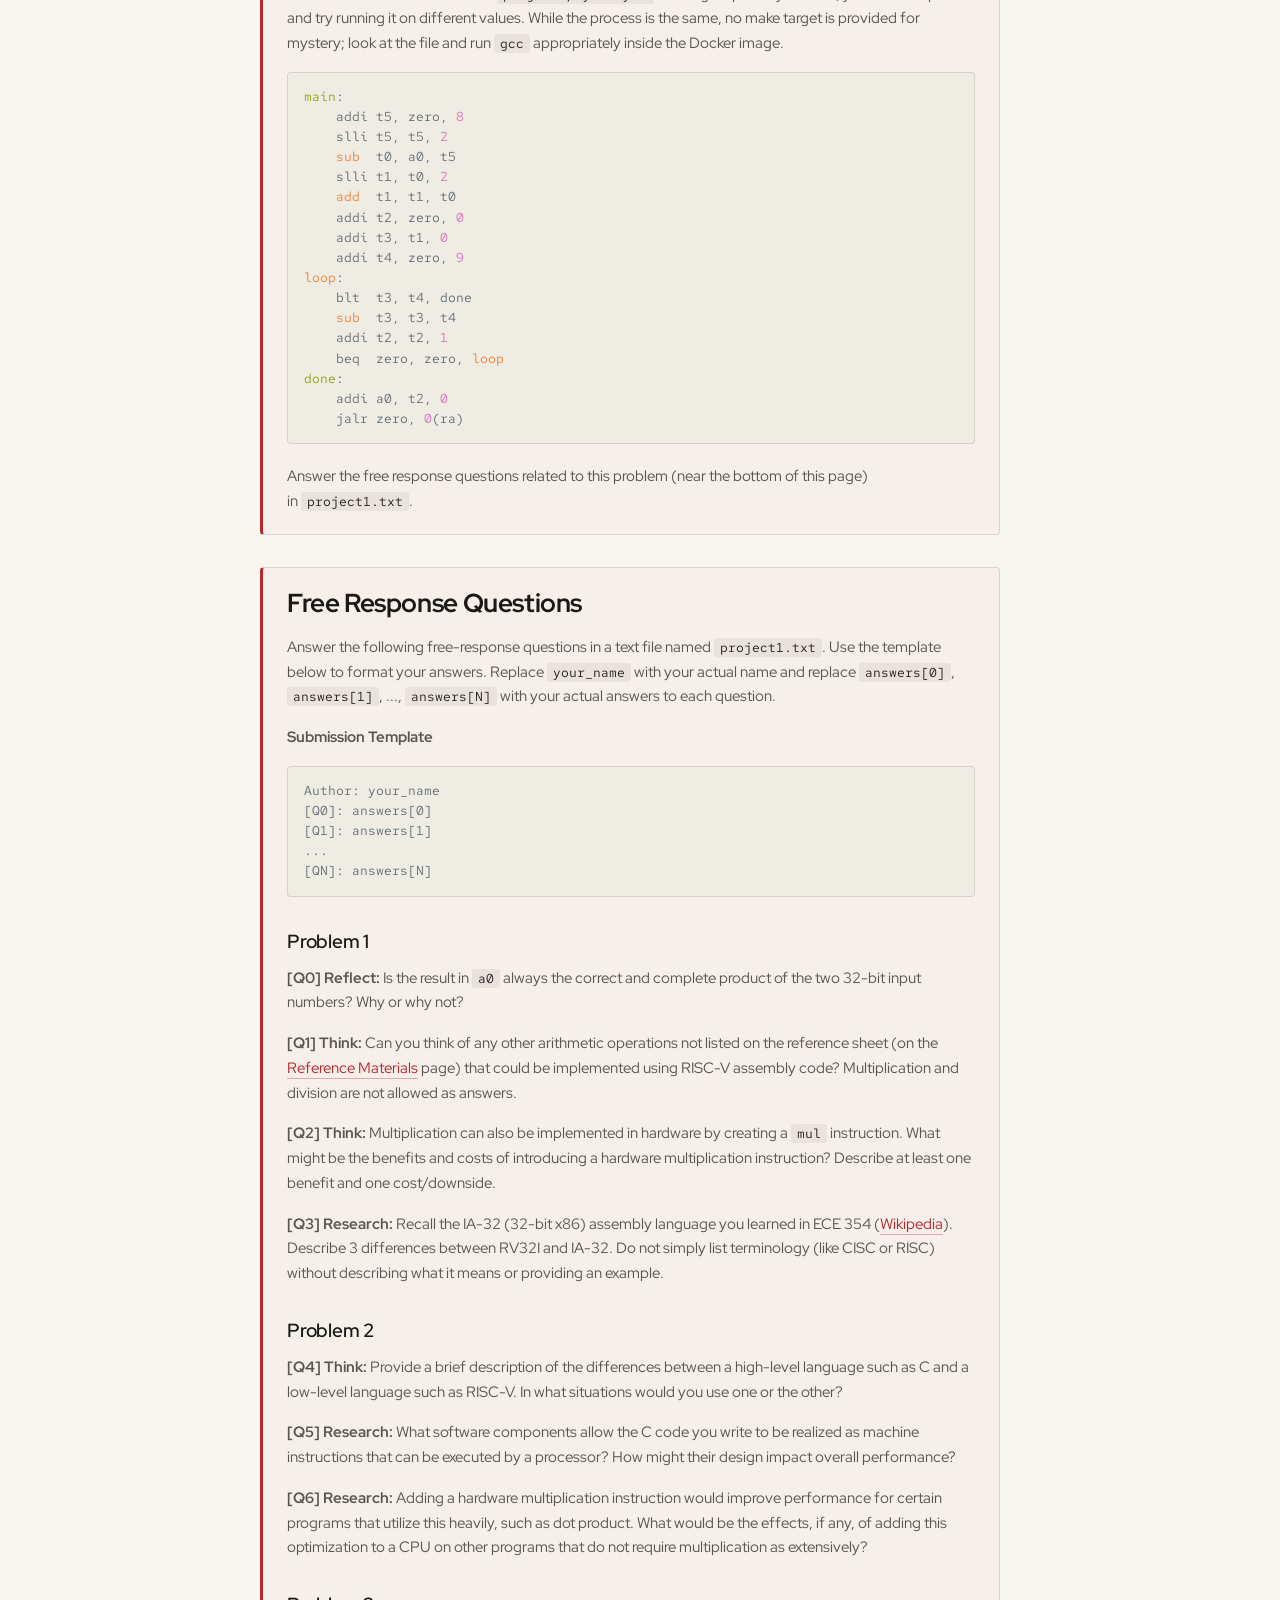
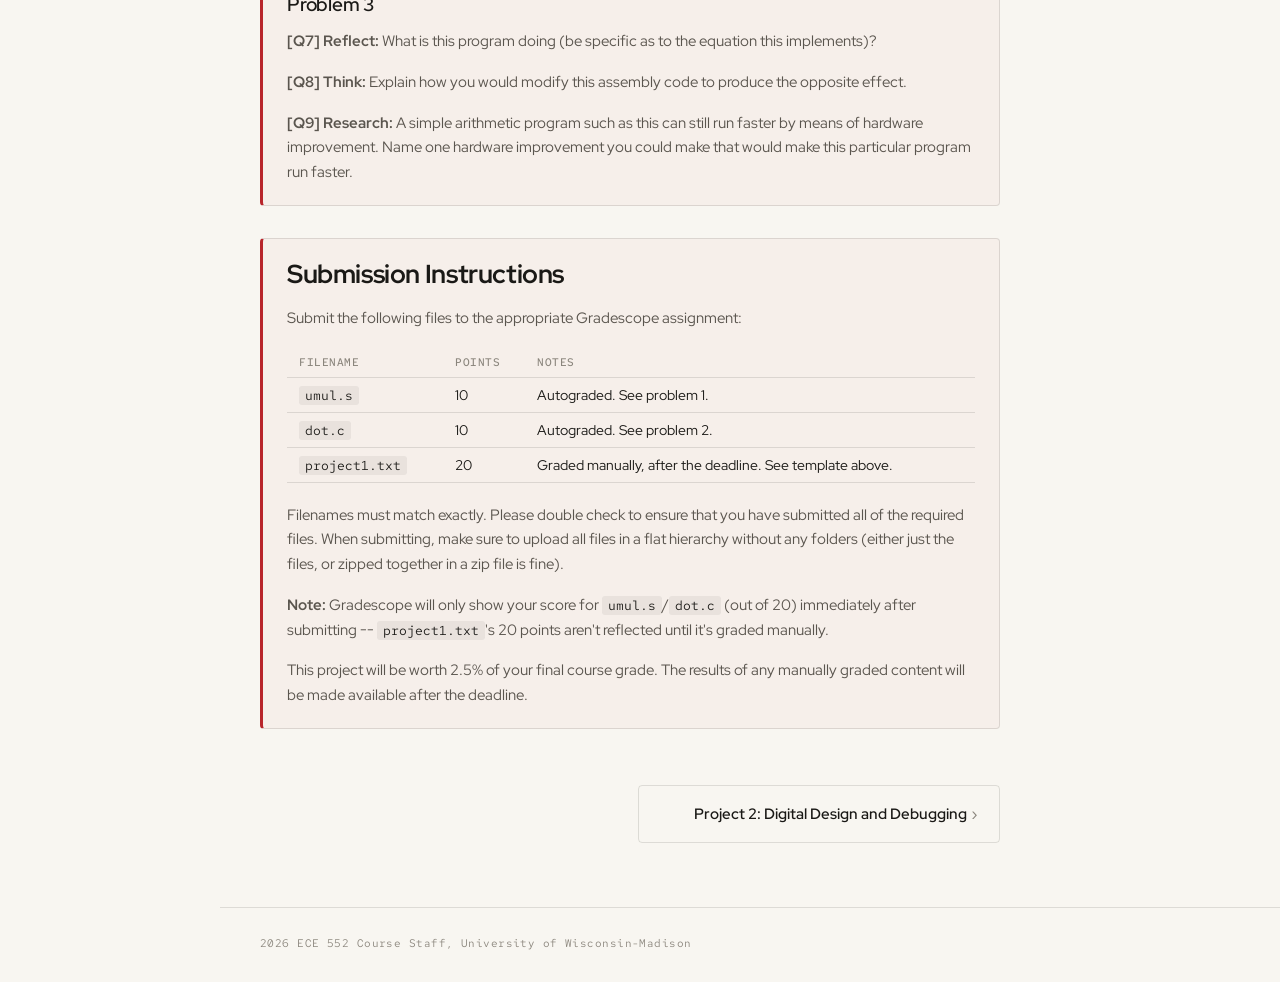
==== commit 6a5040e7: "Deploy from riscv32i-arch-course-site@58fa2f92c3d8d91bfd58fd0b6912587af953ea4a" ====
--- a/project1/index.html
+++ b/project1/index.html
@@ -46,6 +46,8 @@
                     <a class="wa-docs-rail-link" href="/project5/">Project 5: Forwarding and Branch Prediction</a>
                     
                     <a class="wa-docs-rail-link" href="/project6/">Project 6: Multi-Cycle Memory</a>
+                    
+                    <a class="wa-docs-rail-link" href="/project6_ec/">Project 6: Extra Credit - FPGA Demo</a>
                     
                     <a class="wa-docs-rail-link" href="/project7/">Project 7: Cache Integration</a>
                     
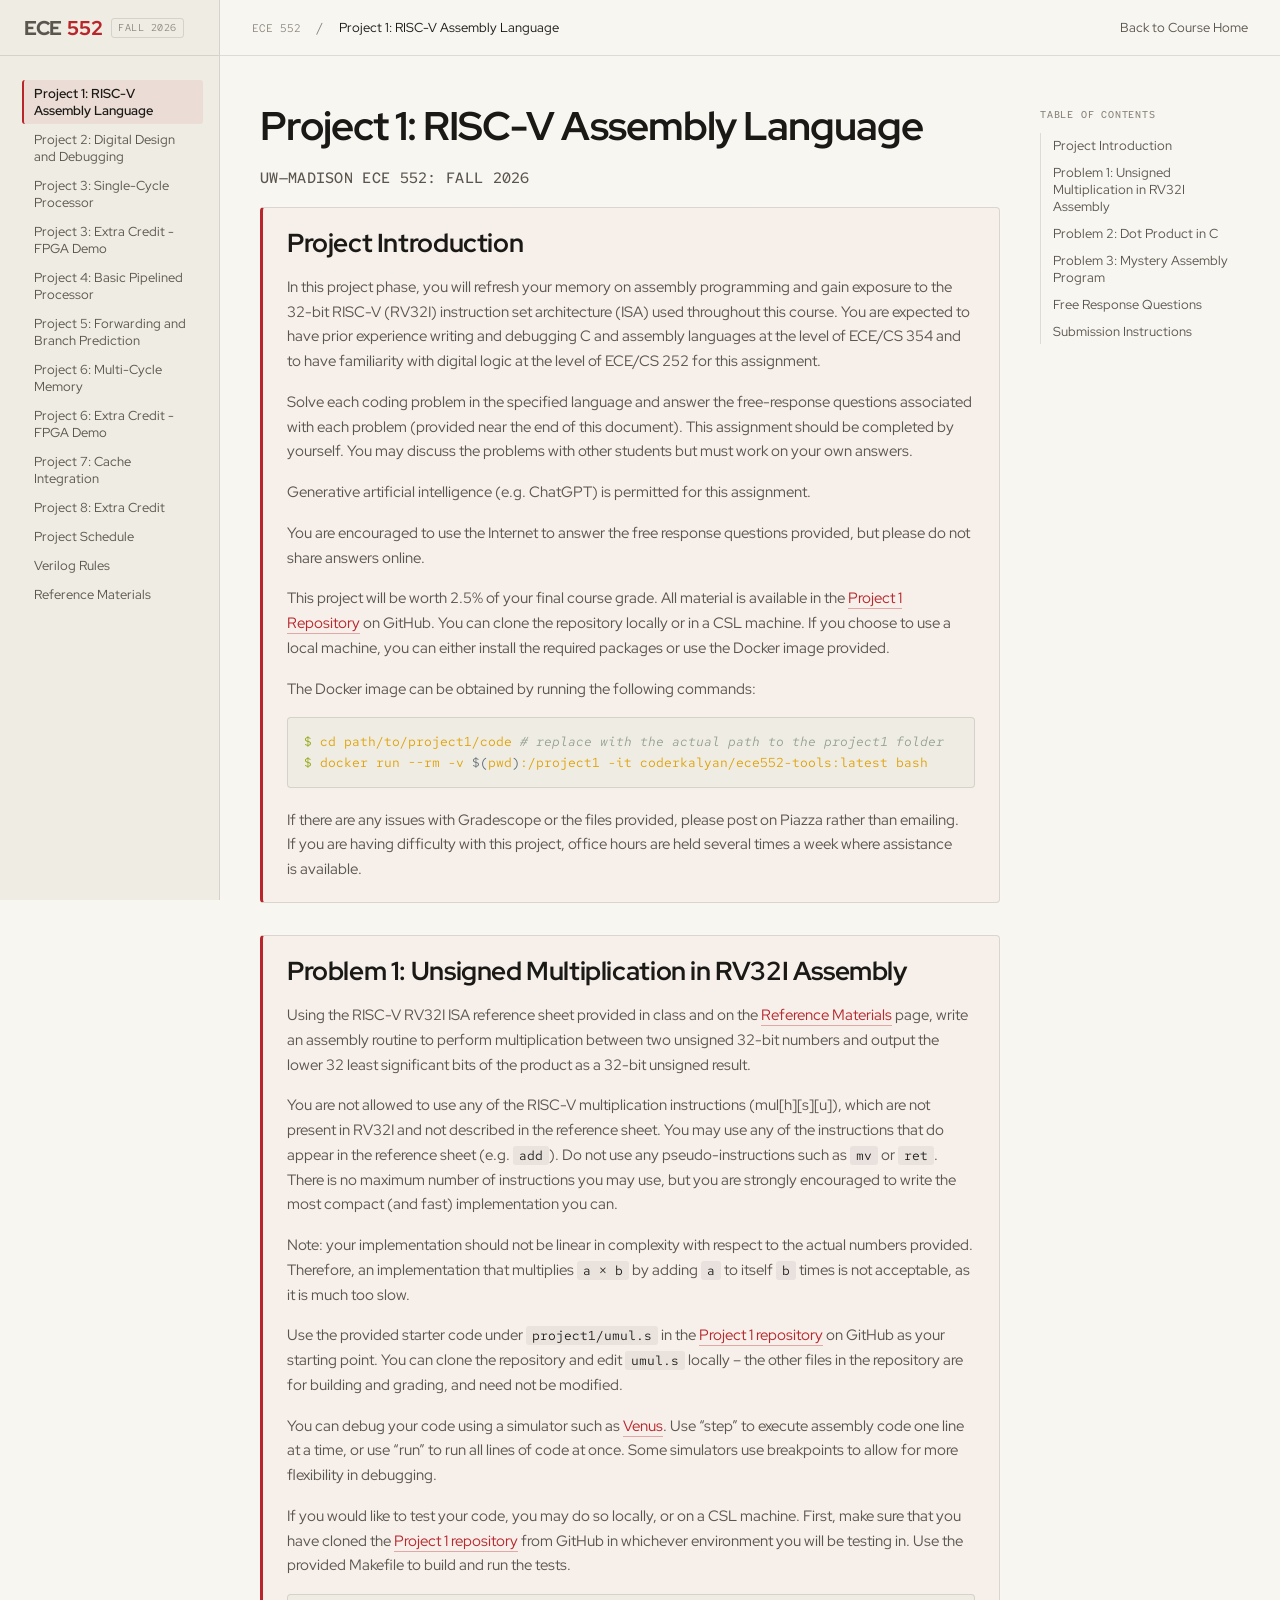
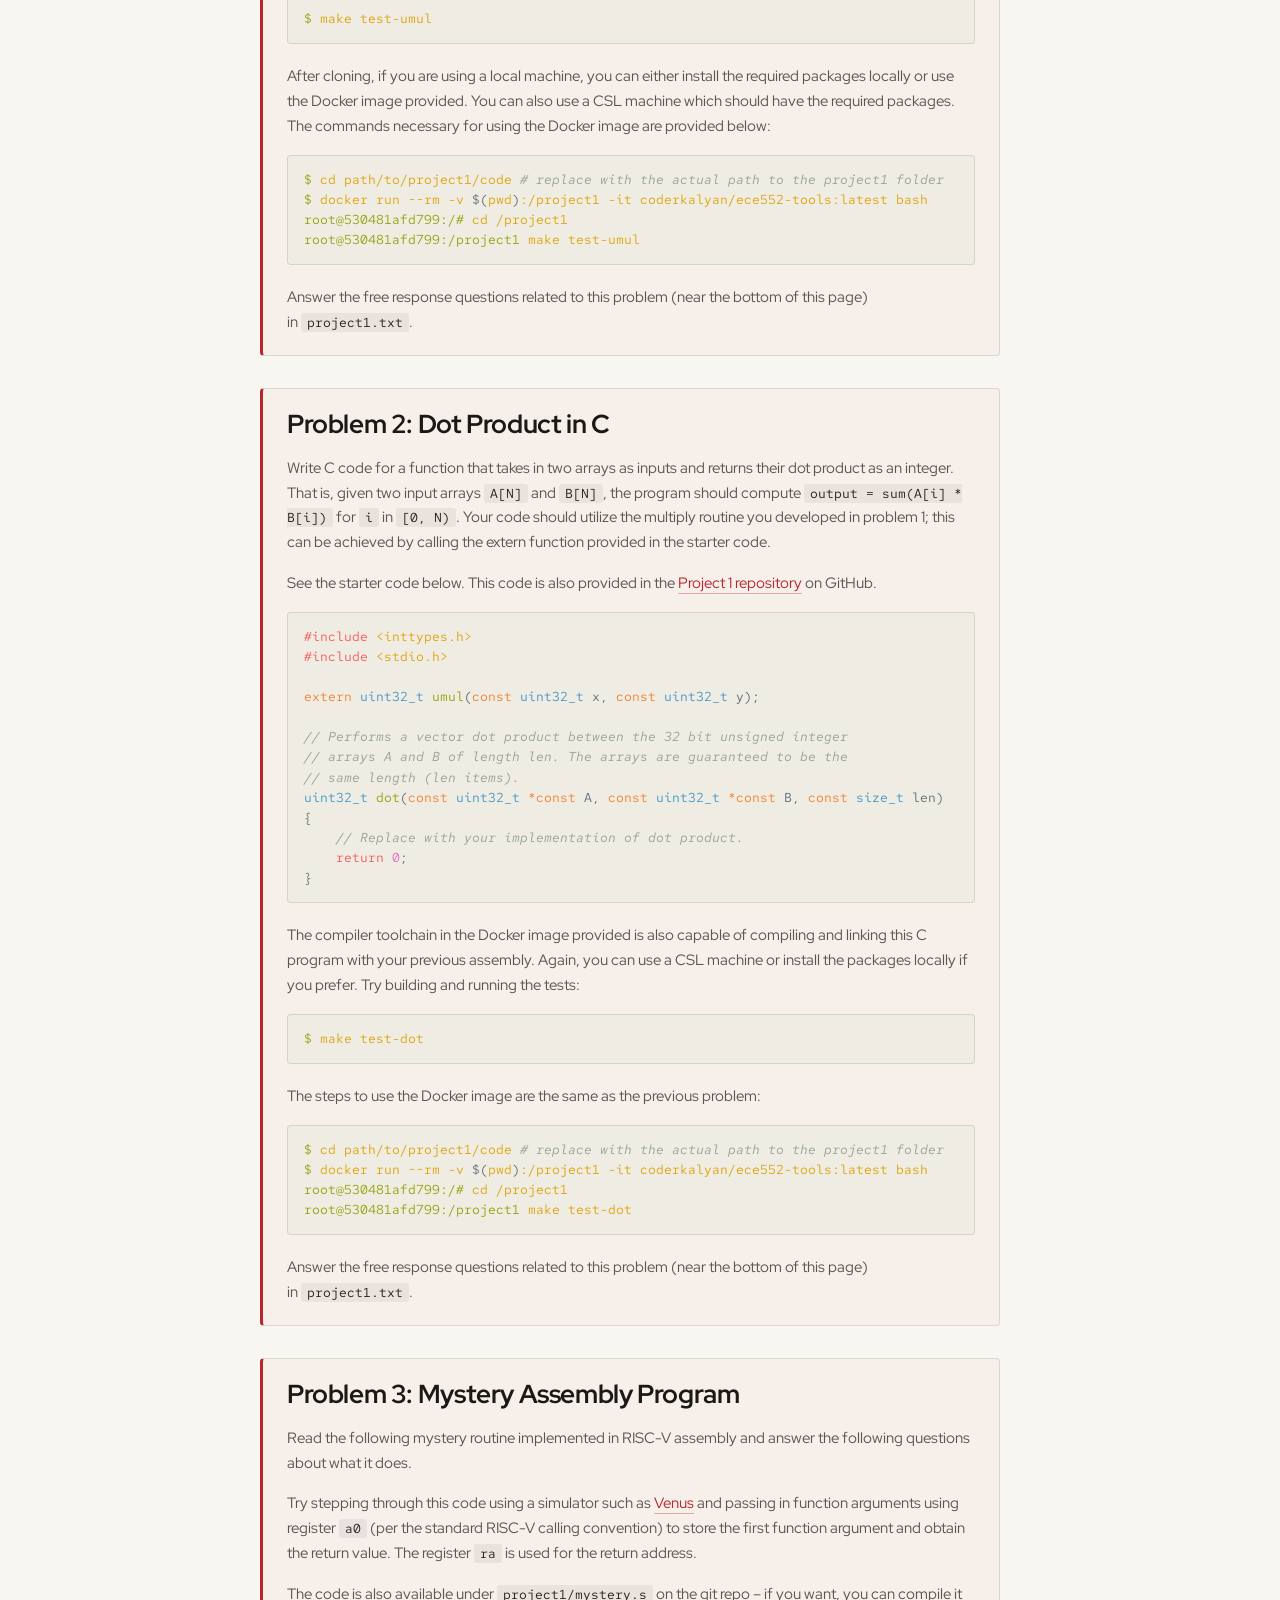
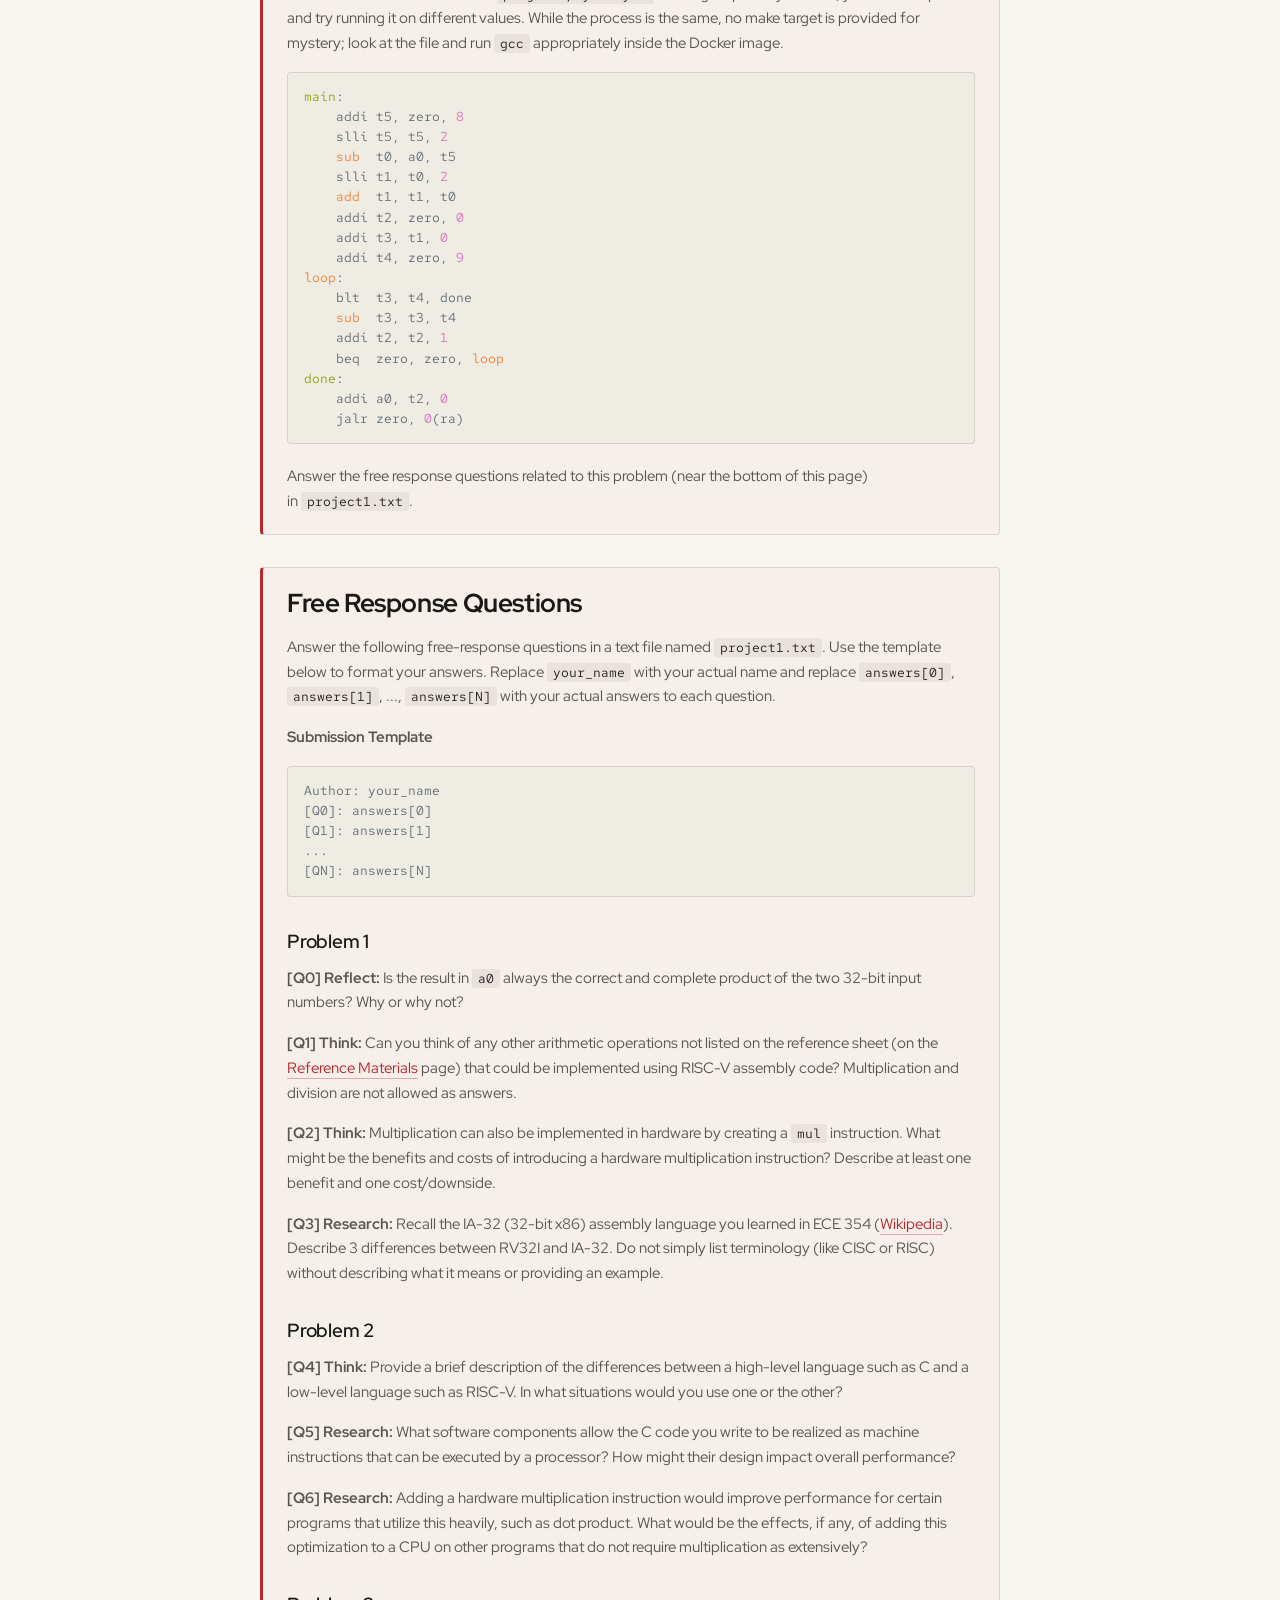
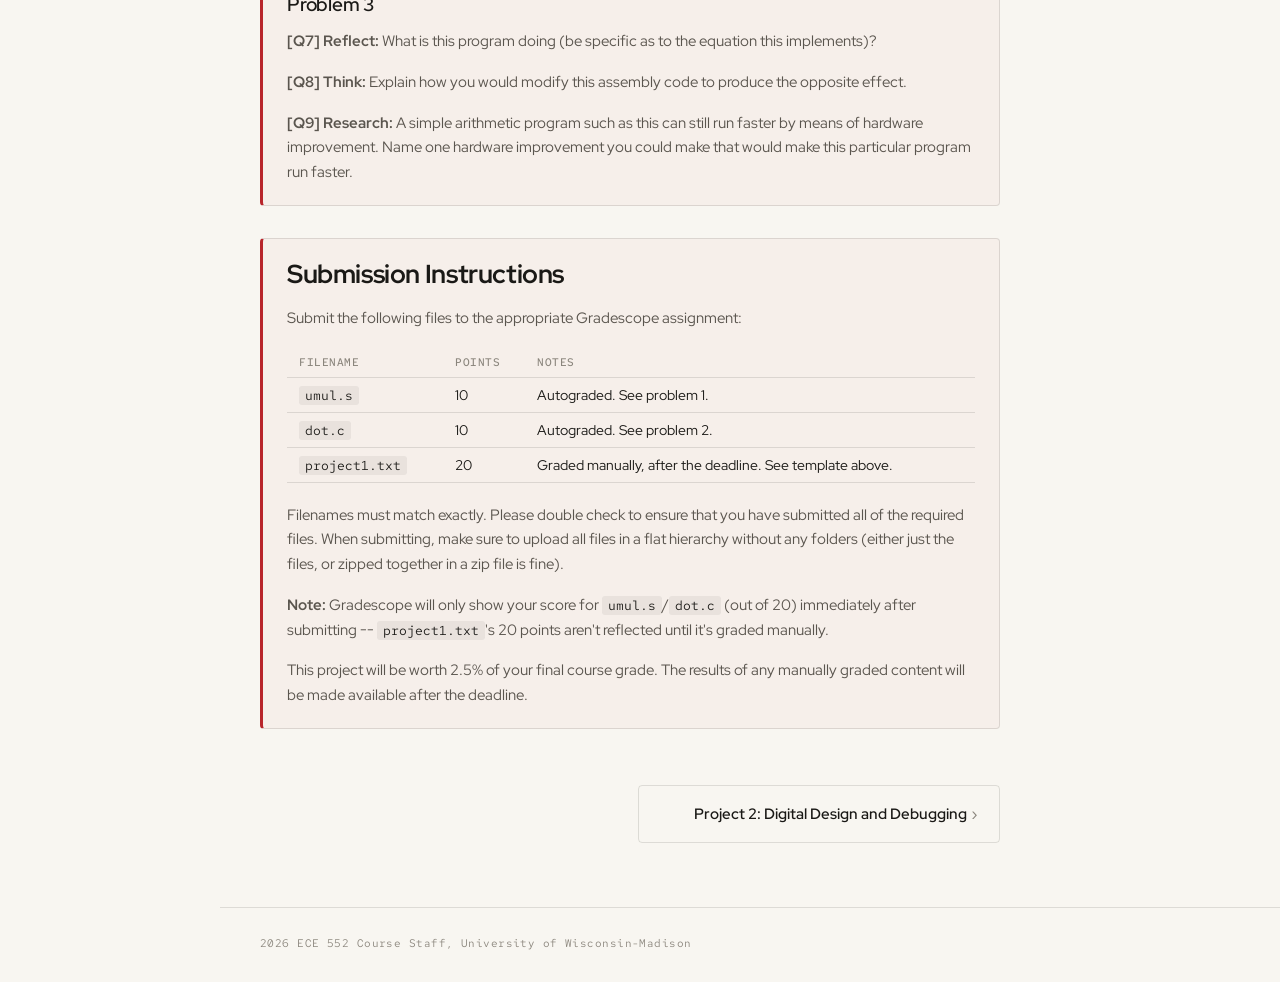
==== commit c5a36b89: "Deploy from riscv32i-arch-course-site@5afc891ee86f8a35920c6c45170eecc9b19306dd" ====
--- a/project1/index.html
+++ b/project1/index.html
@@ -50,6 +50,8 @@
                     <a class="wa-docs-rail-link" href="/project6_ec/">Project 6: Extra Credit - FPGA Demo</a>
                     
                     <a class="wa-docs-rail-link" href="/project7/">Project 7: Cache Integration</a>
+                    
+                    <a class="wa-docs-rail-link" href="/project8/">Project 8: Extra Credit</a>
                     
                     <a class="wa-docs-rail-link" href="/schedule/">Project Schedule</a>
                     <a class="wa-docs-rail-link" href="/rules/">Verilog Rules</a>
